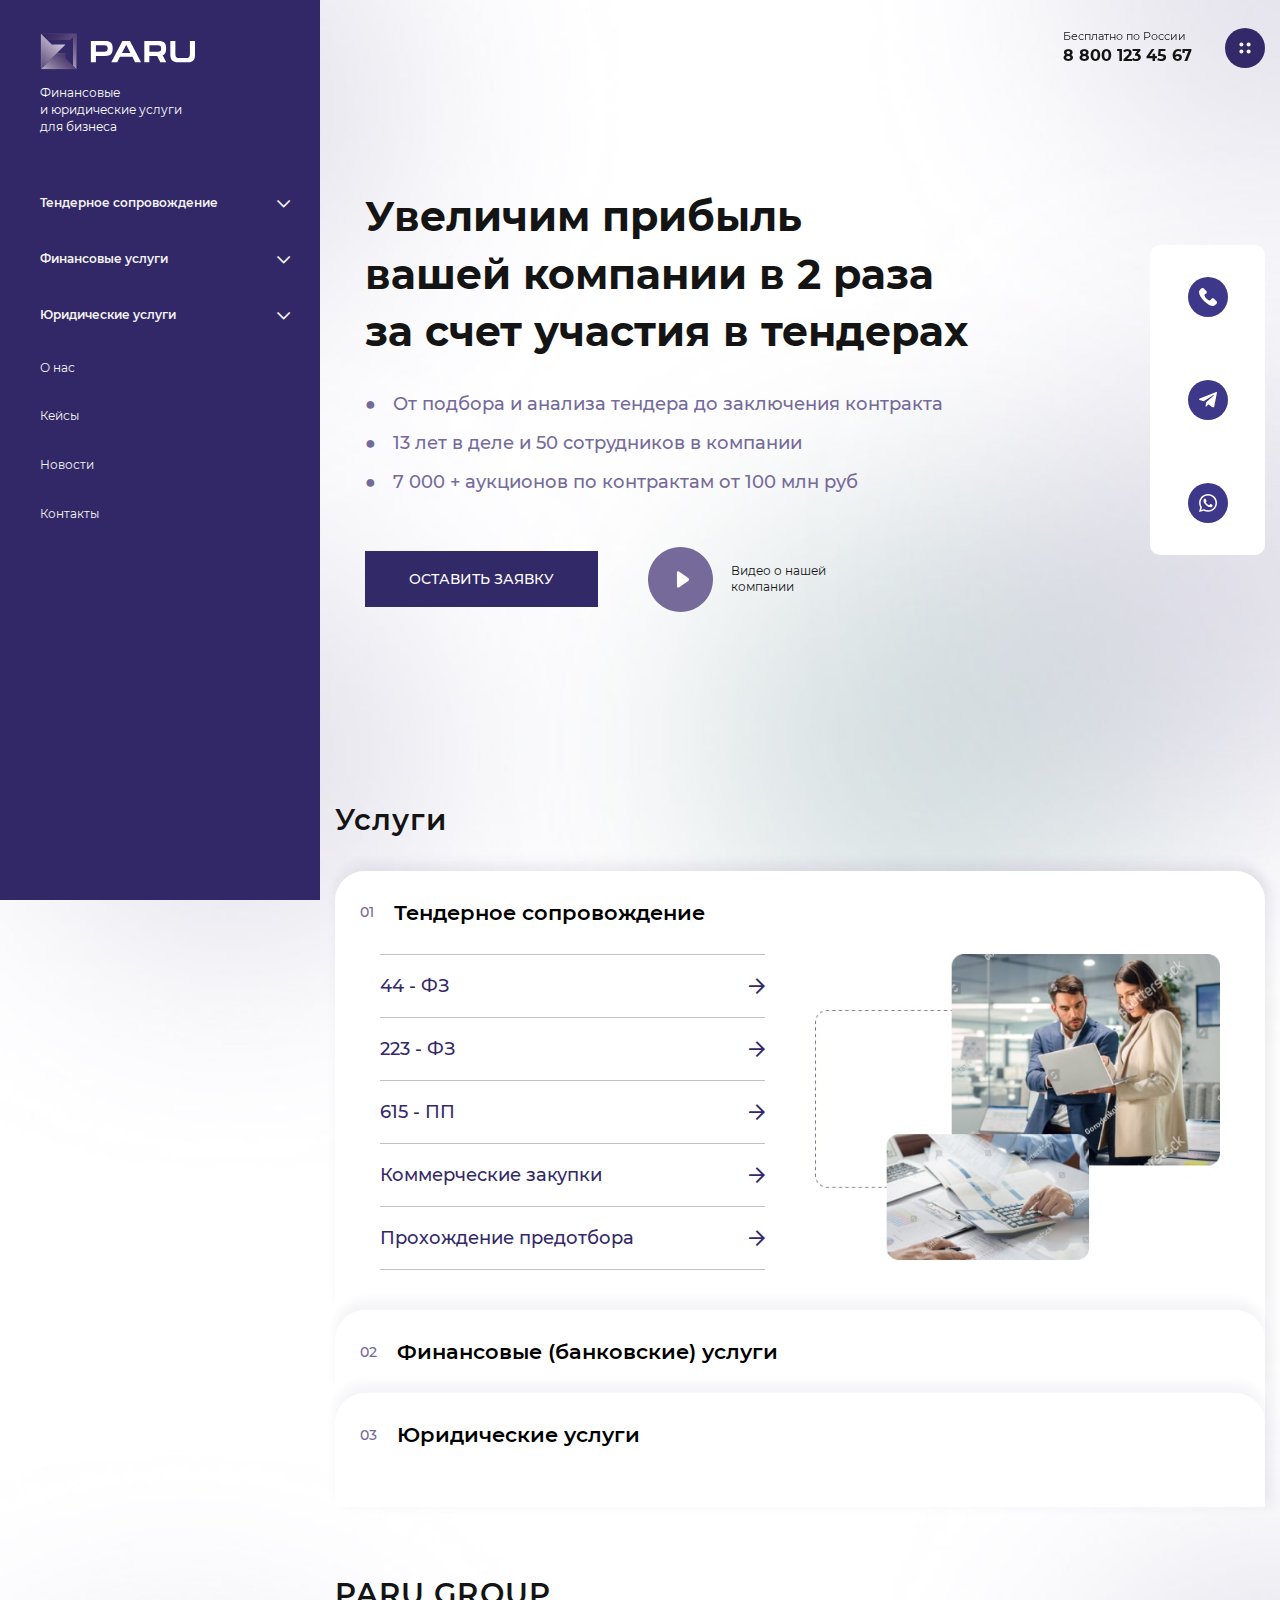
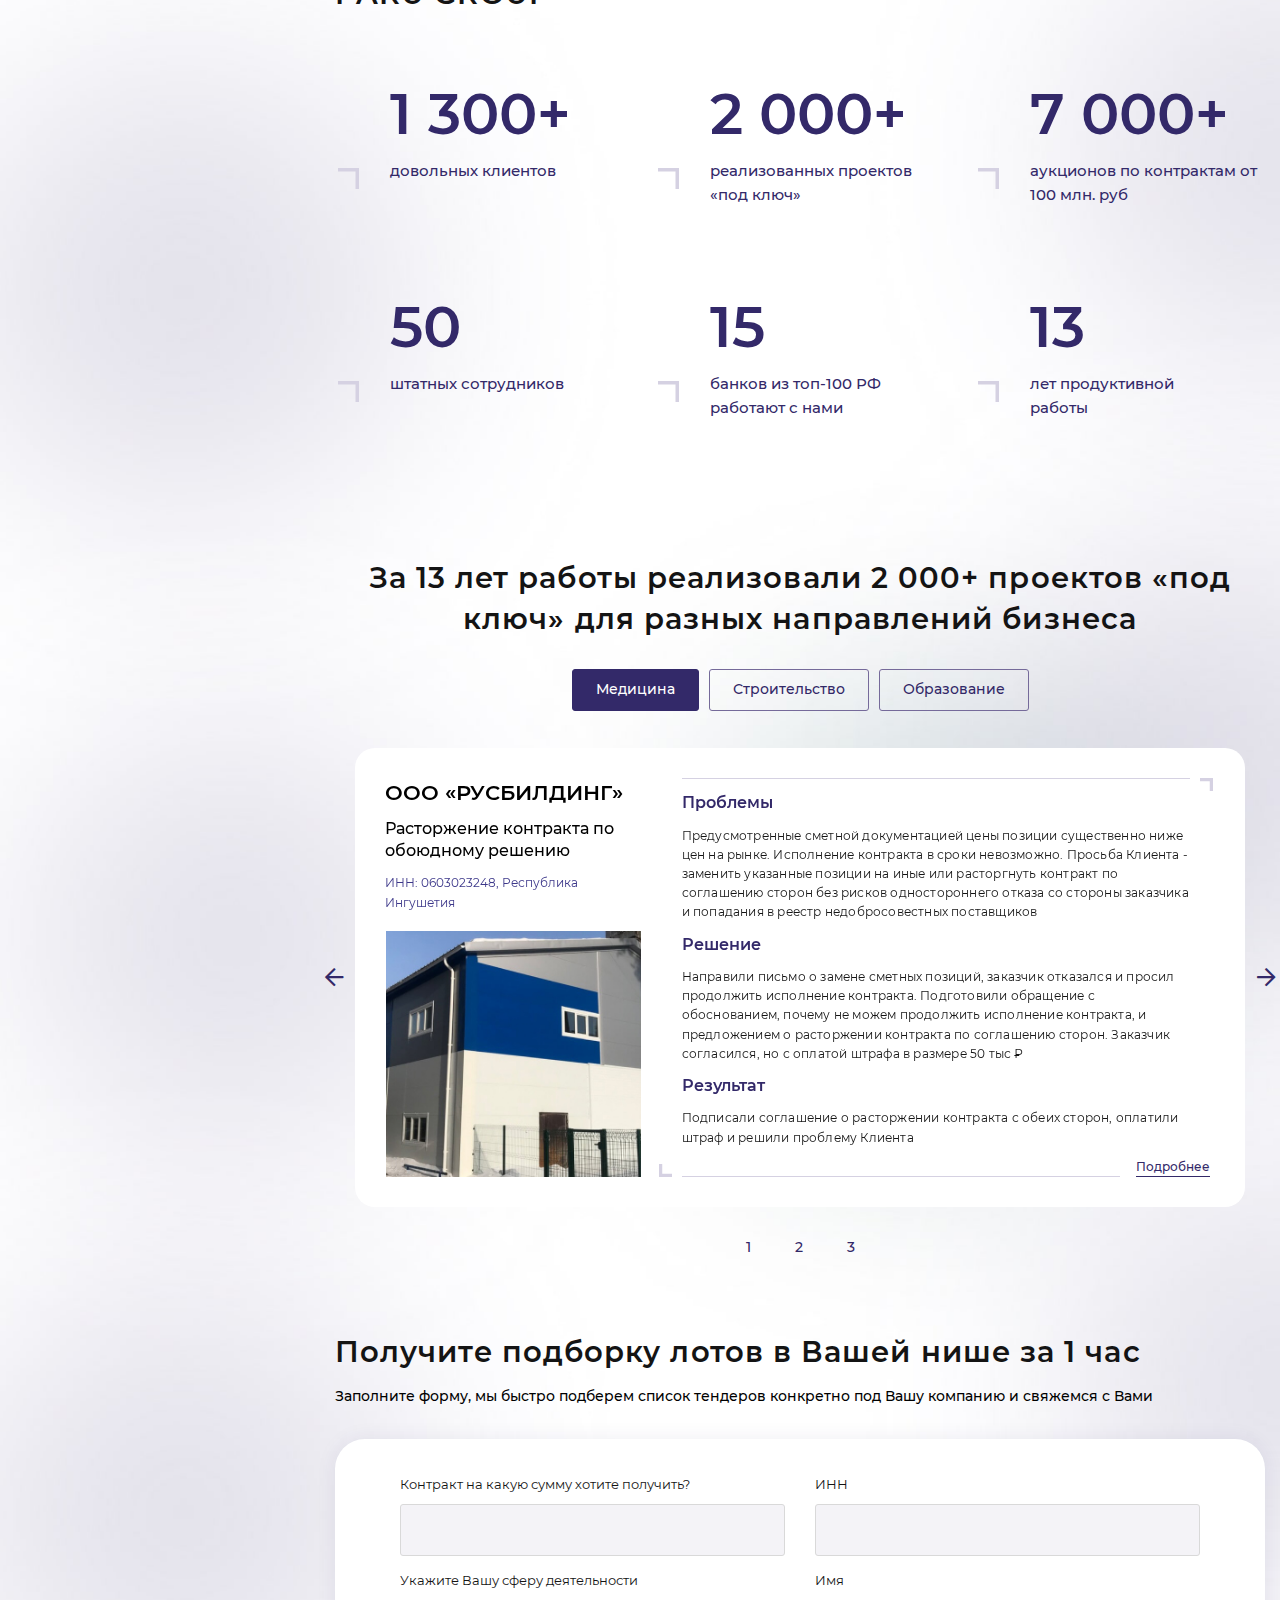
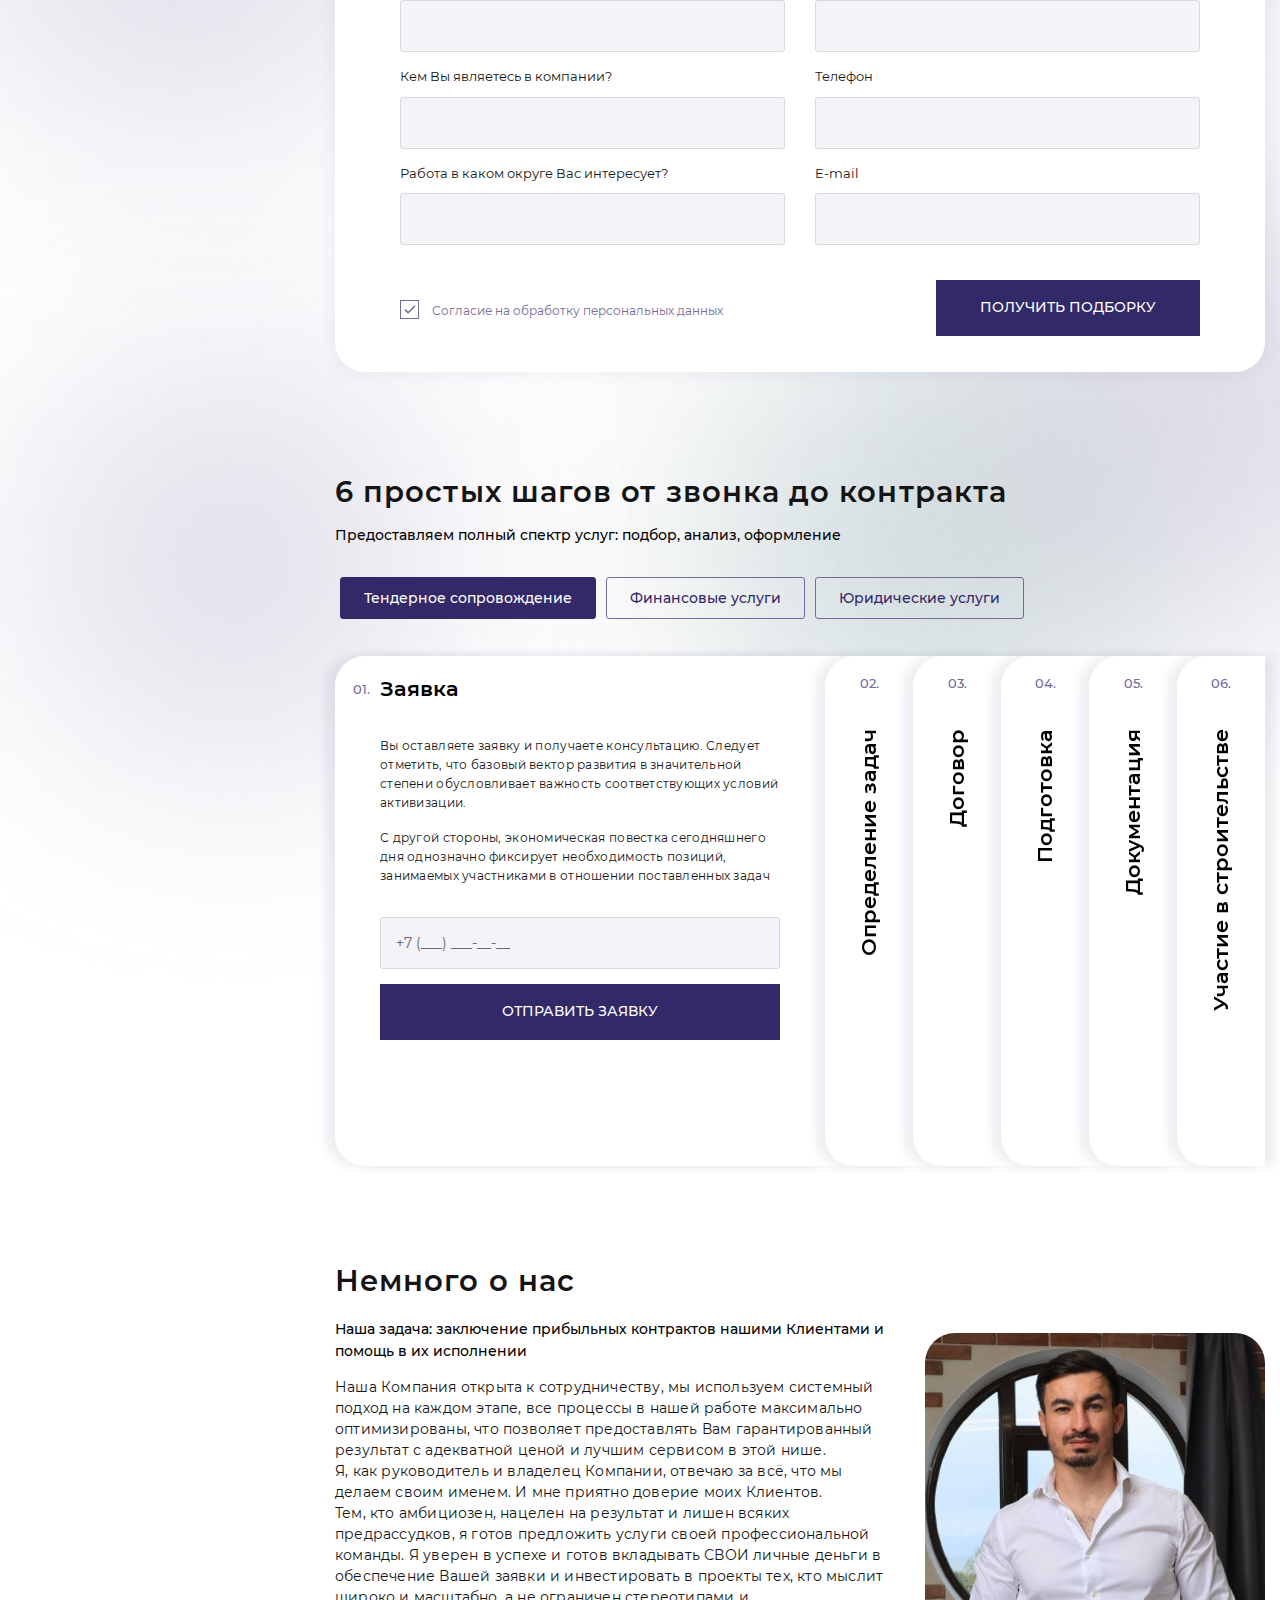
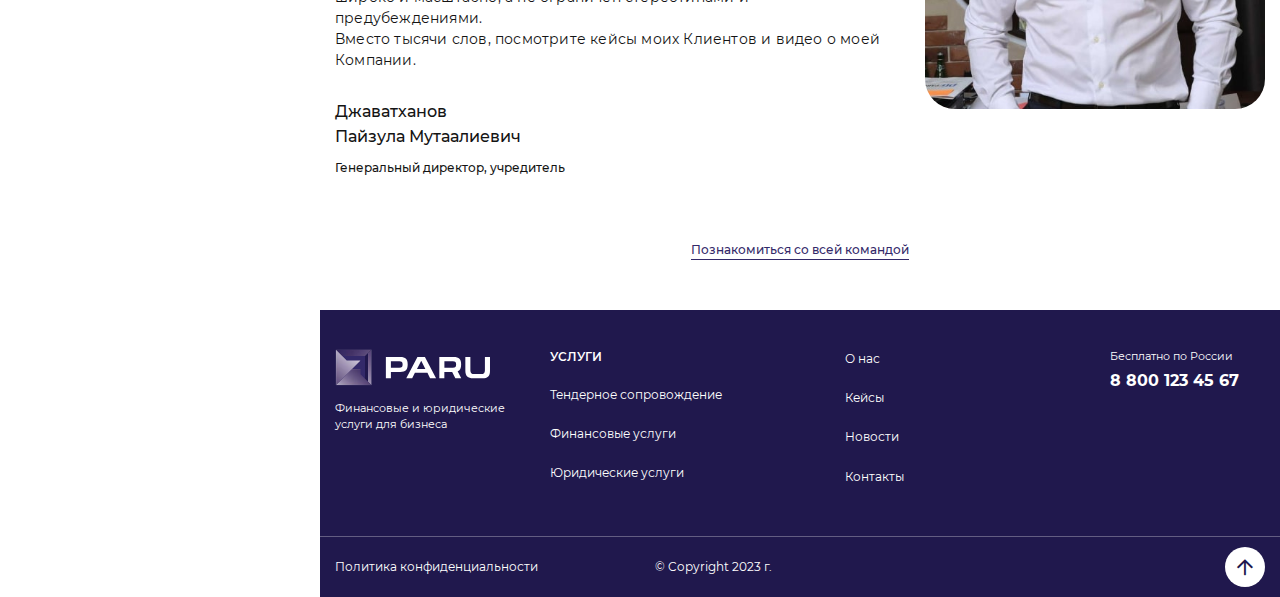
==== index.html @ dd9429ea "Add files via upload" ====
<!DOCTYPE html>
<!--[if lt IE 7]><html lang="ru" class="lt-ie9 lt-ie8 lt-ie7"><![endif]-->
<!--[if IE 7]><html lang="ru" class="lt-ie9 lt-ie8"><![endif]-->
<!--[if IE 8]><html lang="ru" class="lt-ie9"><![endif]-->
<!--[if gt IE 8]><!-->
<html lang="ru">
<!--<![endif]-->
<head>
	<meta charset="utf-8" />
	<title>Заголовок</title>
	<meta http-equiv="X-UA-Compatible" content="IE=edge" />
	<meta name="viewport" content="width=device-width, initial-scale=1.0" />
	<meta name="format-detection" content="telephone=no" />
	<link rel="shortcut icon" href="favicon.png" />
	<link rel="stylesheet" href="libs/bootstrap/bootstrap-grid.css" />
	<link rel="stylesheet" href="libs/fontawesome-free-5.12.0-web/css/all.min.css" />
	<link rel="stylesheet" href="libs/fancybox/jquery.fancybox.css" />
	<link rel="stylesheet" href="libs/modal-video/modal-video.css" />
	<link rel="stylesheet" href="libs/slick-1.5.9/slick/slick.css" />
	<link rel="stylesheet" href="libs/slick-1.5.9/slick/slick-theme.css" />
	<link rel="stylesheet" href="css/fonts.css" />
	<link rel="stylesheet" href="css/main.css?ver=1.1" />
	<link rel="stylesheet" href="css/media.css?ver=1.1" />
</head>
<body>

	<div class="wrapper">

		<div class="sidebar">
			<a href="#" class="logo">
				<img src="img/logo.svg" alt="alt">
			</a>
			<div class="logo-descr">Финансовые <br>и юридические услуги для бизнеса</div>
			<ul class="menu">
				<li class="menu__haschild">
					<a href="#">Тендерное сопровождение</a>
					<ul>
						<li><a href="#">44 - ФЗ</a></li>
						<li><a href="#">223 - ФЗ</a></li>
						<li><a href="#">615 - ПП</a></li>
						<li><a href="#">Коммерческие закупки</a></li>
						<li><a href="#">Прохождение предотбора</a></li>
					</ul>
				</li>
				<li class="menu__haschild">
					<a href="#">Финансовые услуги</a>
					<ul>
						<li><a href="#">44 - ФЗ</a></li>
						<li><a href="#">223 - ФЗ</a></li>
						<li><a href="#">615 - ПП</a></li>
						<li><a href="#">Коммерческие закупки</a></li>
						<li><a href="#">Прохождение предотбора</a></li>
					</ul>
				</li>
				<li class="menu__haschild">
					<a href="#">Юридические услуги</a>
					<ul>
						<li><a href="#">44 - ФЗ</a></li>
						<li><a href="#">223 - ФЗ</a></li>
						<li><a href="#">615 - ПП</a></li>
						<li><a href="#">Коммерческие закупки</a></li>
						<li><a href="#">Прохождение предотбора</a></li>
					</ul>
				</li>
				<li><a href="#">О нас</a></li>
				<li><a href="#">Кейсы</a></li>
				<li><a href="#">Новости</a></li>
				<li><a href="#">Контакты</a></li>
			</ul>
		</div>

		<header class="header default">
			<div class="container">
				<div class="header__wrapper">
					<a href="#" class="btn-menu btn-menu_mobile"></a>
					<div class="header__logo">
						<a href="#" class="logo">
							<img src="img/logo.svg" alt="alt">
						</a>
					</div>
					<ul class="list-socials">
						<li><a href="#"><img src="img/phone.svg" alt="alt"></a></li>
						<li><a href="#"><img src="img/tg.svg" alt="alt"></a></li>
						<li><a href="#"><img src="img/wp.svg" alt="alt"></a></li>
					</ul>
					<div class="header__contacts">
						<p>Бесплатно по России</p>
						<a href="tel:88001234567" class="phone-main">8 800 123 45 67</a>
					</div>
					<a href="#" class="btn-menu btn-menu_catalog"></a>
					<a href="tel:88001234567" class="phone-mobile"><i class="fas fa-phone-alt"></i></a>
				</div>
			</div>
		</header>

		<section class="billbord">
			<div class="container">
				<div class="content-billbord">
					<div class="content-billbord__inner">
						<h1 class="title-big">Увеличим прибыль <br>вашей компании в 2 раза за счет участия в тендерах</h1>
						<ul class="list-page">
							<li>От подбора и анализа тендера до заключения контракта</li>
							<li>13 лет в деле и 50 сотрудников в компании</li>
							<li>7 000 + аукционов по контрактам от 100 млн руб</li>
						</ul>
						<div class="billbord__buttons">
							<a href="#" class="btn-main">Оставить заявку</a>
							<a href="#" class="btn-video" data-video-id="E8d_JvMpoY4">
								<img src="img/play.svg" alt="alt">
								<span>Видео о нашей компании</span>
							</a>
						</div>
					</div>
					<ul class="socials-vertical">
						<li><a href="#"><img src="img/phone.svg" alt="alt"></a></li>
						<li><a href="#"><img src="img/tg.svg" alt="alt"></a></li>
						<li><a href="#"><img src="img/wp.svg" alt="alt"></a></li>
					</ul>
				</div>
			</div>
		</section>

		<section class="services">
			<div class="container">
				<h2 class="title-section">Услуги</h2>
				<div class="block-services">
					<div class="item-service">
						<div class="item-service__head"><span>01</span>Тендерное сопровождение</div>
						<div class="item-service__content">
							<div class="row">
								<div class="col-lg-6">
									<ul class="list-links">
										<li><a href="#">44 - ФЗ <i class="far fa-arrow-right"></i></a></li>
										<li><a href="#">223 - ФЗ <i class="far fa-arrow-right"></i></a></li>
										<li><a href="#">615 - ПП <i class="far fa-arrow-right"></i></a></li>
										<li><a href="#">Коммерческие закупки <i class="far fa-arrow-right"></i></a></li>
										<li><a href="#">Прохождение предотбора <i class="far fa-arrow-right"></i></a></li>
									</ul>
								</div>
								<div class="col-lg-6">
									<div class="image-services">
										<img src="img/services1.jpg" alt="alt">
									</div>
								</div>
							</div>
						</div>
					</div>
					<div class="item-service">
						<div class="item-service__head"><span>02</span>Финансовые (банковские) услуги</div>
						<div class="item-service__content">
							<div class="row">
								<div class="col-lg-6">
									<ul class="list-links">
										<li><a href="#">44 - ФЗ <i class="far fa-arrow-right"></i></a></li>
										<li><a href="#">223 - ФЗ <i class="far fa-arrow-right"></i></a></li>
										<li><a href="#">615 - ПП <i class="far fa-arrow-right"></i></a></li>
										<li><a href="#">Коммерческие закупки <i class="far fa-arrow-right"></i></a></li>
										<li><a href="#">Прохождение предотбора <i class="far fa-arrow-right"></i></a></li>
									</ul>
								</div>
								<div class="col-lg-6">
									<div class="image-services">
										<img src="img/services1.jpg" alt="alt">
									</div>
								</div>
							</div>
						</div>
					</div>
					<div class="item-service">
						<div class="item-service__head"><span>03</span>Юридические услуги</div>
						<div class="item-service__content">
							<div class="row">
								<div class="col-lg-6">
									<ul class="list-links">
										<li><a href="#">44 - ФЗ <i class="far fa-arrow-right"></i></a></li>
										<li><a href="#">223 - ФЗ <i class="far fa-arrow-right"></i></a></li>
										<li><a href="#">615 - ПП <i class="far fa-arrow-right"></i></a></li>
										<li><a href="#">Коммерческие закупки <i class="far fa-arrow-right"></i></a></li>
										<li><a href="#">Прохождение предотбора <i class="far fa-arrow-right"></i></a></li>
									</ul>
								</div>
								<div class="col-lg-6">
									<div class="image-services">
										<img src="img/services1.jpg" alt="alt">
									</div>
								</div>
							</div>
						</div>
					</div>
				</div>
			</div>
		</section>

		<section class="numbers-about">
			<div class="container">
				<h2 class="title-section">PARU GROUP</h2>
				<div class="row">
					<div class="col-lg-4 col-6">
						<div class="item-number">
							<div class="item-number__value">1 300+</div>
							<p>довольных клиентов</p>
						</div>
					</div>
					<div class="col-lg-4 col-6">
						<div class="item-number">
							<div class="item-number__value">2 000+</div>
							<p>реализованных проектов «под ключ»</p>
						</div>
					</div>
					<div class="col-lg-4 col-6">
						<div class="item-number">
							<div class="item-number__value">7 000+</div>
							<p>аукционов по контрактам от 100 млн. руб</p>
						</div>
					</div>
					<div class="col-lg-4 col-6">
						<div class="item-number">
							<div class="item-number__value">50</div>
							<p>штатных сотрудников</p>
						</div>
					</div>
					<div class="col-lg-4 col-6">
						<div class="item-number">
							<div class="item-number__value">15</div>
							<p>банков из топ-100 РФ работают с нами</p>
						</div>
					</div>
					<div class="col-lg-4 col-6">
						<div class="item-number">
							<div class="item-number__value">13</div>
							<p>лет продуктивной <br>работы</p>
						</div>
					</div>
				</div>
			</div>
		</section>

		<section class="portfolio">
			<div class="container">
				<h2 class="title-section">За 13 лет работы реализовали 2 000+ проектов «под ключ» для разных направлений бизнеса</h2>
				<ul class="tabs">
					<li class="active"><a href="#tab1">Медицина</a></li>
					<li><a href="#tab2">Строительство</a></li>
					<li><a href="#tab3">Образование</a></li>
				</ul>
				<div class="tab-container">
					<div class="tab-pane" id="tab1">
						<div class="block-portfolio">
							<ul class="slider-portfolio">
								<li>
									<div class="item-portfolio">
										<div class="row">
											<div class="col-md-4">
												<div class="item-portfolio__left">
													<div class="title-middle">ООО «РУСБИЛДИНГ»</div>
													<div class="title-small">Расторжение контракта по обоюдному решению</div>
													<div class="text-min">ИНН: 0603023248, Республика Ингушетия</div>
													<div class="item-portfolio__image">
														<img src="img/portfolio1.jpg" alt="alt">
													</div>
												</div>
											</div>
											<div class="col-md-8">
												<div class="item-portfolio__content">
													<div class="title-small">Проблемы</div>
													<p>Предусмотренные сметной документацией цены позиции существенно ниже цен на рынке. Исполнение контракта в сроки невозможно. Просьба Клиента - заменить указанные позиции на иные или расторгнуть контракт по соглашению сторон без рисков одностороннего отказа со стороны заказчика и попадания в реестр недобросовестных поставщиков</p>
													<div class="title-small">Решение</div>
													<p>Направили письмо о замене сметных позиций, заказчик отказался и просил продолжить исполнение контракта. Подготовили обращение с обоснованием, почему не можем продолжить исполнение контракта, и предложением о расторжении контракта по соглашению сторон. Заказчик согласился, но с оплатой штрафа в размере 50 тыс ₽</p>
													<div class="title-small">Результат</div>
													<p>Подписали соглашение о расторжении контракта с обеих сторон, оплатили штраф и решили проблему Клиента</p>
													<div class="item-portfolio__bottom">
														<a href="#" class="link-page">Подробнее</a>
													</div>
												</div>
											</div>
										</div>
									</div>
								</li>
								<li>
									<div class="item-portfolio">
										<div class="row">
											<div class="col-md-4">
												<div class="item-portfolio__left">
													<div class="title-middle">ООО «РУСБИЛДИНГ»</div>
													<div class="title-small">Расторжение контракта по обоюдному решению</div>
													<div class="text-min">ИНН: 0603023248, Республика Ингушетия</div>
													<div class="item-portfolio__image">
														<img src="img/portfolio1.jpg" alt="alt">
													</div>
												</div>
											</div>
											<div class="col-md-8">
												<div class="item-portfolio__content">
													<div class="title-small">Проблемы</div>
													<p>Предусмотренные сметной документацией цены позиции существенно ниже цен на рынке. Исполнение контракта в сроки невозможно. Просьба Клиента - заменить указанные позиции на иные или расторгнуть контракт по соглашению сторон без рисков одностороннего отказа со стороны заказчика и попадания в реестр недобросовестных поставщиков</p>
													<div class="title-small">Решение</div>
													<p>Направили письмо о замене сметных позиций, заказчик отказался и просил продолжить исполнение контракта. Подготовили обращение с обоснованием, почему не можем продолжить исполнение контракта, и предложением о расторжении контракта по соглашению сторон. Заказчик согласился, но с оплатой штрафа в размере 50 тыс ₽</p>
													<div class="title-small">Результат</div>
													<p>Подписали соглашение о расторжении контракта с обеих сторон, оплатили штраф и решили проблему Клиента</p>
													<div class="item-portfolio__bottom">
														<a href="#" class="link-page">Подробнее</a>
													</div>
												</div>
											</div>
										</div>
									</div>
								</li>
								<li>
									<div class="item-portfolio">
										<div class="row">
											<div class="col-md-4">
												<div class="item-portfolio__left">
													<div class="title-middle">ООО «РУСБИЛДИНГ»</div>
													<div class="title-small">Расторжение контракта по обоюдному решению</div>
													<div class="text-min">ИНН: 0603023248, Республика Ингушетия</div>
													<div class="item-portfolio__image">
														<img src="img/portfolio1.jpg" alt="alt">
													</div>
												</div>
											</div>
											<div class="col-md-8">
												<div class="item-portfolio__content">
													<div class="title-small">Проблемы</div>
													<p>Предусмотренные сметной документацией цены позиции существенно ниже цен на рынке. Исполнение контракта в сроки невозможно. Просьба Клиента - заменить указанные позиции на иные или расторгнуть контракт по соглашению сторон без рисков одностороннего отказа со стороны заказчика и попадания в реестр недобросовестных поставщиков</p>
													<div class="title-small">Решение</div>
													<p>Направили письмо о замене сметных позиций, заказчик отказался и просил продолжить исполнение контракта. Подготовили обращение с обоснованием, почему не можем продолжить исполнение контракта, и предложением о расторжении контракта по соглашению сторон. Заказчик согласился, но с оплатой штрафа в размере 50 тыс ₽</p>
													<div class="title-small">Результат</div>
													<p>Подписали соглашение о расторжении контракта с обеих сторон, оплатили штраф и решили проблему Клиента</p>
													<div class="item-portfolio__bottom">
														<a href="#" class="link-page">Подробнее</a>
													</div>
												</div>
											</div>
										</div>
									</div>
								</li>
							</ul>
						</div>
					</div>
					<div class="tab-pane" id="tab2">
						<div class="block-portfolio">
							<ul class="slider-portfolio">
								<li>
									<div class="item-portfolio">
										<div class="row">
											<div class="col-md-4">
												<div class="item-portfolio__left">
													<div class="title-middle">ООО «РУСБИЛДИНГ»</div>
													<div class="title-small">Расторжение контракта по обоюдному решению</div>
													<div class="text-min">ИНН: 0603023248, Республика Ингушетия</div>
													<div class="item-portfolio__image">
														<img src="img/portfolio1.jpg" alt="alt">
													</div>
												</div>
											</div>
											<div class="col-md-8">
												<div class="item-portfolio__content">
													<div class="title-small">Проблемы</div>
													<p>Предусмотренные сметной документацией цены позиции существенно ниже цен на рынке. Исполнение контракта в сроки невозможно. Просьба Клиента - заменить указанные позиции на иные или расторгнуть контракт по соглашению сторон без рисков одностороннего отказа со стороны заказчика и попадания в реестр недобросовестных поставщиков</p>
													<div class="title-small">Решение</div>
													<p>Направили письмо о замене сметных позиций, заказчик отказался и просил продолжить исполнение контракта. Подготовили обращение с обоснованием, почему не можем продолжить исполнение контракта, и предложением о расторжении контракта по соглашению сторон. Заказчик согласился, но с оплатой штрафа в размере 50 тыс ₽</p>
													<div class="title-small">Результат</div>
													<p>Подписали соглашение о расторжении контракта с обеих сторон, оплатили штраф и решили проблему Клиента</p>
													<div class="item-portfolio__bottom">
														<a href="#" class="link-page">Подробнее</a>
													</div>
												</div>
											</div>
										</div>
									</div>
								</li>
								<li>
									<div class="item-portfolio">
										<div class="row">
											<div class="col-md-4">
												<div class="item-portfolio__left">
													<div class="title-middle">ООО «РУСБИЛДИНГ»</div>
													<div class="title-small">Расторжение контракта по обоюдному решению</div>
													<div class="text-min">ИНН: 0603023248, Республика Ингушетия</div>
													<div class="item-portfolio__image">
														<img src="img/portfolio1.jpg" alt="alt">
													</div>
												</div>
											</div>
											<div class="col-md-8">
												<div class="item-portfolio__content">
													<div class="title-small">Проблемы</div>
													<p>Предусмотренные сметной документацией цены позиции существенно ниже цен на рынке. Исполнение контракта в сроки невозможно. Просьба Клиента - заменить указанные позиции на иные или расторгнуть контракт по соглашению сторон без рисков одностороннего отказа со стороны заказчика и попадания в реестр недобросовестных поставщиков</p>
													<div class="title-small">Решение</div>
													<p>Направили письмо о замене сметных позиций, заказчик отказался и просил продолжить исполнение контракта. Подготовили обращение с обоснованием, почему не можем продолжить исполнение контракта, и предложением о расторжении контракта по соглашению сторон. Заказчик согласился, но с оплатой штрафа в размере 50 тыс ₽</p>
													<div class="title-small">Результат</div>
													<p>Подписали соглашение о расторжении контракта с обеих сторон, оплатили штраф и решили проблему Клиента</p>
													<div class="item-portfolio__bottom">
														<a href="#" class="link-page">Подробнее</a>
													</div>
												</div>
											</div>
										</div>
									</div>
								</li>
								<li>
									<div class="item-portfolio">
										<div class="row">
											<div class="col-md-4">
												<div class="item-portfolio__left">
													<div class="title-middle">ООО «РУСБИЛДИНГ»</div>
													<div class="title-small">Расторжение контракта по обоюдному решению</div>
													<div class="text-min">ИНН: 0603023248, Республика Ингушетия</div>
													<div class="item-portfolio__image">
														<img src="img/portfolio1.jpg" alt="alt">
													</div>
												</div>
											</div>
											<div class="col-md-8">
												<div class="item-portfolio__content">
													<div class="title-small">Проблемы</div>
													<p>Предусмотренные сметной документацией цены позиции существенно ниже цен на рынке. Исполнение контракта в сроки невозможно. Просьба Клиента - заменить указанные позиции на иные или расторгнуть контракт по соглашению сторон без рисков одностороннего отказа со стороны заказчика и попадания в реестр недобросовестных поставщиков</p>
													<div class="title-small">Решение</div>
													<p>Направили письмо о замене сметных позиций, заказчик отказался и просил продолжить исполнение контракта. Подготовили обращение с обоснованием, почему не можем продолжить исполнение контракта, и предложением о расторжении контракта по соглашению сторон. Заказчик согласился, но с оплатой штрафа в размере 50 тыс ₽</p>
													<div class="title-small">Результат</div>
													<p>Подписали соглашение о расторжении контракта с обеих сторон, оплатили штраф и решили проблему Клиента</p>
													<div class="item-portfolio__bottom">
														<a href="#" class="link-page">Подробнее</a>
													</div>
												</div>
											</div>
										</div>
									</div>
								</li>
							</ul>
						</div>
					</div>
					<div class="tab-pane" id="tab3">
						<div class="block-portfolio">
							<ul class="slider-portfolio">
								<li>
									<div class="item-portfolio">
										<div class="row">
											<div class="col-md-4">
												<div class="item-portfolio__left">
													<div class="title-middle">ООО «РУСБИЛДИНГ»</div>
													<div class="title-small">Расторжение контракта по обоюдному решению</div>
													<div class="text-min">ИНН: 0603023248, Республика Ингушетия</div>
													<div class="item-portfolio__image">
														<img src="img/portfolio1.jpg" alt="alt">
													</div>
												</div>
											</div>
											<div class="col-md-8">
												<div class="item-portfolio__content">
													<div class="title-small">Проблемы</div>
													<p>Предусмотренные сметной документацией цены позиции существенно ниже цен на рынке. Исполнение контракта в сроки невозможно. Просьба Клиента - заменить указанные позиции на иные или расторгнуть контракт по соглашению сторон без рисков одностороннего отказа со стороны заказчика и попадания в реестр недобросовестных поставщиков</p>
													<div class="title-small">Решение</div>
													<p>Направили письмо о замене сметных позиций, заказчик отказался и просил продолжить исполнение контракта. Подготовили обращение с обоснованием, почему не можем продолжить исполнение контракта, и предложением о расторжении контракта по соглашению сторон. Заказчик согласился, но с оплатой штрафа в размере 50 тыс ₽</p>
													<div class="title-small">Результат</div>
													<p>Подписали соглашение о расторжении контракта с обеих сторон, оплатили штраф и решили проблему Клиента</p>
													<div class="item-portfolio__bottom">
														<a href="#" class="link-page">Подробнее</a>
													</div>
												</div>
											</div>
										</div>
									</div>
								</li>
								<li>
									<div class="item-portfolio">
										<div class="row">
											<div class="col-md-4">
												<div class="item-portfolio__left">
													<div class="title-middle">ООО «РУСБИЛДИНГ»</div>
													<div class="title-small">Расторжение контракта по обоюдному решению</div>
													<div class="text-min">ИНН: 0603023248, Республика Ингушетия</div>
													<div class="item-portfolio__image">
														<img src="img/portfolio1.jpg" alt="alt">
													</div>
												</div>
											</div>
											<div class="col-md-8">
												<div class="item-portfolio__content">
													<div class="title-small">Проблемы</div>
													<p>Предусмотренные сметной документацией цены позиции существенно ниже цен на рынке. Исполнение контракта в сроки невозможно. Просьба Клиента - заменить указанные позиции на иные или расторгнуть контракт по соглашению сторон без рисков одностороннего отказа со стороны заказчика и попадания в реестр недобросовестных поставщиков</p>
													<div class="title-small">Решение</div>
													<p>Направили письмо о замене сметных позиций, заказчик отказался и просил продолжить исполнение контракта. Подготовили обращение с обоснованием, почему не можем продолжить исполнение контракта, и предложением о расторжении контракта по соглашению сторон. Заказчик согласился, но с оплатой штрафа в размере 50 тыс ₽</p>
													<div class="title-small">Результат</div>
													<p>Подписали соглашение о расторжении контракта с обеих сторон, оплатили штраф и решили проблему Клиента</p>
													<div class="item-portfolio__bottom">
														<a href="#" class="link-page">Подробнее</a>
													</div>
												</div>
											</div>
										</div>
									</div>
								</li>
								<li>
									<div class="item-portfolio">
										<div class="row">
											<div class="col-md-4">
												<div class="item-portfolio__left">
													<div class="title-middle">ООО «РУСБИЛДИНГ»</div>
													<div class="title-small">Расторжение контракта по обоюдному решению</div>
													<div class="text-min">ИНН: 0603023248, Республика Ингушетия</div>
													<div class="item-portfolio__image">
														<img src="img/portfolio1.jpg" alt="alt">
													</div>
												</div>
											</div>
											<div class="col-md-8">
												<div class="item-portfolio__content">
													<div class="title-small">Проблемы</div>
													<p>Предусмотренные сметной документацией цены позиции существенно ниже цен на рынке. Исполнение контракта в сроки невозможно. Просьба Клиента - заменить указанные позиции на иные или расторгнуть контракт по соглашению сторон без рисков одностороннего отказа со стороны заказчика и попадания в реестр недобросовестных поставщиков</p>
													<div class="title-small">Решение</div>
													<p>Направили письмо о замене сметных позиций, заказчик отказался и просил продолжить исполнение контракта. Подготовили обращение с обоснованием, почему не можем продолжить исполнение контракта, и предложением о расторжении контракта по соглашению сторон. Заказчик согласился, но с оплатой штрафа в размере 50 тыс ₽</p>
													<div class="title-small">Результат</div>
													<p>Подписали соглашение о расторжении контракта с обеих сторон, оплатили штраф и решили проблему Клиента</p>
													<div class="item-portfolio__bottom">
														<a href="#" class="link-page">Подробнее</a>
													</div>
												</div>
											</div>
										</div>
									</div>
								</li>
							</ul>
						</div>
					</div>
				</div>
			</div>
		</section>

		<section class="consultation">
			<div class="container">
				<h2 class="title-section">Получите подборку лотов в Вашей нише за 1 час</h2>
				<div class="descr-section">Заполните форму, мы быстро подберем список тендеров конкретно под Вашу компанию и свяжемся с Вами</div>
				<div class="form-main">
					<form>
						<div class="row">
							<div class="col-md-6">
								<div class="item-form">
									<div class="item-form__title">Контракт на какую сумму хотите получить?</div>
									<input type="text" required="required">
								</div>
								<div class="item-form">
									<div class="item-form__title">Укажите Вашу сферу деятельности</div>
									<input type="text" required="required">
								</div>
								<div class="item-form">
									<div class="item-form__title">Кем Вы являетесь в компании?</div>
									<input type="text" required="required">
								</div>
								<div class="item-form">
									<div class="item-form__title">Работа в каком округе Вас интересует?</div>
									<input type="text" required="required">
								</div>
							</div>
							<div class="col-md-6">
								<div class="item-form">
									<div class="item-form__title">ИНН</div>
									<input type="text" required="required">
								</div>
								<div class="item-form">
									<div class="item-form__title">Имя</div>
									<input type="text" required="required">
								</div>
								<div class="item-form">
									<div class="item-form__title">Телефон</div>
									<input type="text" required="required" class="input-phone">
								</div>
								<div class="item-form">
									<div class="item-form__title">E-mail</div>
									<input type="email" required="required">
								</div>
							</div>
						</div>
						<div class="form-main__bottom">
							<div class="checkbox">
								<label>
									<input type="checkbox" required="required" checked="checked" />
									<span>Согласие на обработку персональных данных</span>
								</label>
							</div>
							<input type="submit" class="btn-main" value="Получить подборку">
						</div>
					</form>
				</div>
			</div>
		</section>

		<section class="steps">
			<div class="container">
				<h2 class="title-section">6 простых шагов от звонка до контракта</h2>
				<div class="descr-section">Предоставляем полный спектр услуг: подбор, анализ, оформление</div>
				<ul class="tabs">
					<li class="active"><a href="#tab_step1">Тендерное сопровождение</a></li>
					<li><a href="#tab_step2">Финансовые услуги</a></li>
					<li><a href="#tab_step3">Юридические услуги</a></li>
				</ul>
				<div class="tab-container">
					<div class="tab-pane" id="tab_step1">
						<div class="slider-accordion">
                            <div class="item-accordion active">
								<div class="item-accordion__head">
									<div class="number-accordion">01.</div>
									<div class="item-accordion__title">Заявка</div>
								</div>
								<div class="item-accordion__content">
									<div class="item-accordion__inner">
										<div class="item-accordion__top">
											<div class="number-accordion">01.</div>
											<div class="item-accordion__title">Заявка</div>
										</div>
										<div class="item-accordion__text">
											<p>Вы оставляете заявку и получаете консультацию. Следует отметить, что базовый вектор развития в значительной степени обусловливает важность соответствующих условий активизации. </p>
											<p>С другой стороны, экономическая повестка сегодняшнего дня однозначно фиксирует необходимость позиций, занимаемых участниками в отношении поставленных задач</p>
											<form>
												<div class="item-form">
													<input type="text" placeholder="+7 (___) ___-__-__" class="input-phone">
												</div>
												<input type="submit" value="Отправить заявку" class="btn-main">
											</form>
										</div>
									</div>
								</div>
							</div>
							<div class="item-accordion">
								<div class="item-accordion__head">
									<div class="number-accordion">02.</div>
									<div class="item-accordion__title">Определение задач</div>
								</div>
								<div class="item-accordion__content">
									<div class="item-accordion__inner">
										<div class="item-accordion__top">
											<div class="number-accordion">02.</div>
											<div class="item-accordion__title">Определение задач</div>
										</div>
										<div class="item-accordion__text">
											<p>Вы оставляете заявку и получаете консультацию. Следует отметить, что базовый вектор развития в значительной степени обусловливает важность соответствующих условий активизации. </p>
											<p>С другой стороны, экономическая повестка сегодняшнего дня однозначно фиксирует необходимость позиций, занимаемых участниками в отношении поставленных задач</p>
										</div>
									</div>
								</div>
							</div>
							<div class="item-accordion">
								<div class="item-accordion__head">
									<div class="number-accordion">03.</div>
									<div class="item-accordion__title">Договор</div>
								</div>
								<div class="item-accordion__content">
									<div class="item-accordion__inner">
										<div class="item-accordion__top">
											<div class="number-accordion">03.</div>
											<div class="item-accordion__title">Договор</div>
										</div>
										<div class="item-accordion__text">
											<p>Вы оставляете заявку и получаете консультацию. Следует отметить, что базовый вектор развития в значительной степени обусловливает важность соответствующих условий активизации. </p>
											<p>С другой стороны, экономическая повестка сегодняшнего дня однозначно фиксирует необходимость позиций, занимаемых участниками в отношении поставленных задач</p>
										</div>
									</div>
								</div>
							</div>
							<div class="item-accordion">
								<div class="item-accordion__head">
									<div class="number-accordion">04.</div>
									<div class="item-accordion__title">Подготовка</div>
								</div>
								<div class="item-accordion__content">
									<div class="item-accordion__inner">
										<div class="item-accordion__top">
											<div class="number-accordion">04.</div>
											<div class="item-accordion__title">Подготовка</div>
										</div>
										<div class="item-accordion__text">
											<p>Вы оставляете заявку и получаете консультацию. Следует отметить, что базовый вектор развития в значительной степени обусловливает важность соответствующих условий активизации. </p>
											<p>С другой стороны, экономическая повестка сегодняшнего дня однозначно фиксирует необходимость позиций, занимаемых участниками в отношении поставленных задач</p>
										</div>
									</div>
								</div>
							</div>
							<div class="item-accordion">
								<div class="item-accordion__head">
									<div class="number-accordion">05.</div>
									<div class="item-accordion__title">Документация</div>
								</div>
								<div class="item-accordion__content">
									<div class="item-accordion__inner">
										<div class="item-accordion__top">
											<div class="number-accordion">05.</div>
											<div class="item-accordion__title">Документация</div>
										</div>
										<div class="item-accordion__text">
											<p>Вы оставляете заявку и получаете консультацию. Следует отметить, что базовый вектор развития в значительной степени обусловливает важность соответствующих условий активизации. </p>
											<p>С другой стороны, экономическая повестка сегодняшнего дня однозначно фиксирует необходимость позиций, занимаемых участниками в отношении поставленных задач</p>
										</div>
									</div>
								</div>
							</div>
							<div class="item-accordion">
								<div class="item-accordion__head">
									<div class="number-accordion">06.</div>
									<div class="item-accordion__title">Участие в строительстве</div>
								</div>
								<div class="item-accordion__content">
									<div class="item-accordion__inner">
										<div class="item-accordion__top">
											<div class="number-accordion">06.</div>
											<div class="item-accordion__title">Участие в строительстве</div>
										</div>
										<div class="item-accordion__text">
											<p>Вы оставляете заявку и получаете консультацию. Следует отметить, что базовый вектор развития в значительной степени обусловливает важность соответствующих условий активизации. </p>
											<p>С другой стороны, экономическая повестка сегодняшнего дня однозначно фиксирует необходимость позиций, занимаемых участниками в отношении поставленных задач</p>
										</div>
									</div>
								</div>
							</div>
						</div>
					</div>
					<div class="tab-pane" id="tab_step2">
						<div class="slider-accordion">
                            <div class="item-accordion active">
								<div class="item-accordion__head">
									<div class="number-accordion">01.</div>
									<div class="item-accordion__title">Заявка</div>
								</div>
								<div class="item-accordion__content">
									<div class="item-accordion__inner">
										<div class="item-accordion__top">
											<div class="number-accordion">01.</div>
											<div class="item-accordion__title">Заявка</div>
										</div>
										<div class="item-accordion__text">
											<p>Вы оставляете заявку и получаете консультацию. Следует отметить, что базовый вектор развития в значительной степени обусловливает важность соответствующих условий активизации. </p>
											<p>С другой стороны, экономическая повестка сегодняшнего дня однозначно фиксирует необходимость позиций, занимаемых участниками в отношении поставленных задач</p>
											<form>
												<div class="item-form">
													<input type="text" placeholder="+7 (___) ___-__-__" class="input-phone">
												</div>
												<input type="submit" value="Отправить заявку" class="btn-main">
											</form>
										</div>
									</div>
								</div>
							</div>
							<div class="item-accordion">
								<div class="item-accordion__head">
									<div class="number-accordion">02.</div>
									<div class="item-accordion__title">Определение задач</div>
								</div>
								<div class="item-accordion__content">
									<div class="item-accordion__inner">
										<div class="item-accordion__top">
											<div class="number-accordion">02.</div>
											<div class="item-accordion__title">Определение задач</div>
										</div>
										<div class="item-accordion__text">
											<p>Вы оставляете заявку и получаете консультацию. Следует отметить, что базовый вектор развития в значительной степени обусловливает важность соответствующих условий активизации. </p>
											<p>С другой стороны, экономическая повестка сегодняшнего дня однозначно фиксирует необходимость позиций, занимаемых участниками в отношении поставленных задач</p>
										</div>
									</div>
								</div>
							</div>
							<div class="item-accordion">
								<div class="item-accordion__head">
									<div class="number-accordion">03.</div>
									<div class="item-accordion__title">Договор</div>
								</div>
								<div class="item-accordion__content">
									<div class="item-accordion__inner">
										<div class="item-accordion__top">
											<div class="number-accordion">03.</div>
											<div class="item-accordion__title">Договор</div>
										</div>
										<div class="item-accordion__text">
											<p>Вы оставляете заявку и получаете консультацию. Следует отметить, что базовый вектор развития в значительной степени обусловливает важность соответствующих условий активизации. </p>
											<p>С другой стороны, экономическая повестка сегодняшнего дня однозначно фиксирует необходимость позиций, занимаемых участниками в отношении поставленных задач</p>
										</div>
									</div>
								</div>
							</div>
							<div class="item-accordion">
								<div class="item-accordion__head">
									<div class="number-accordion">04.</div>
									<div class="item-accordion__title">Подготовка</div>
								</div>
								<div class="item-accordion__content">
									<div class="item-accordion__inner">
										<div class="item-accordion__top">
											<div class="number-accordion">04.</div>
											<div class="item-accordion__title">Подготовка</div>
										</div>
										<div class="item-accordion__text">
											<p>Вы оставляете заявку и получаете консультацию. Следует отметить, что базовый вектор развития в значительной степени обусловливает важность соответствующих условий активизации. </p>
											<p>С другой стороны, экономическая повестка сегодняшнего дня однозначно фиксирует необходимость позиций, занимаемых участниками в отношении поставленных задач</p>
										</div>
									</div>
								</div>
							</div>
							<div class="item-accordion">
								<div class="item-accordion__head">
									<div class="number-accordion">05.</div>
									<div class="item-accordion__title">Документация</div>
								</div>
								<div class="item-accordion__content">
									<div class="item-accordion__inner">
										<div class="item-accordion__top">
											<div class="number-accordion">05.</div>
											<div class="item-accordion__title">Документация</div>
										</div>
										<div class="item-accordion__text">
											<p>Вы оставляете заявку и получаете консультацию. Следует отметить, что базовый вектор развития в значительной степени обусловливает важность соответствующих условий активизации. </p>
											<p>С другой стороны, экономическая повестка сегодняшнего дня однозначно фиксирует необходимость позиций, занимаемых участниками в отношении поставленных задач</p>
										</div>
									</div>
								</div>
							</div>
							<div class="item-accordion">
								<div class="item-accordion__head">
									<div class="number-accordion">06.</div>
									<div class="item-accordion__title">Участие в строительстве</div>
								</div>
								<div class="item-accordion__content">
									<div class="item-accordion__inner">
										<div class="item-accordion__top">
											<div class="number-accordion">06.</div>
											<div class="item-accordion__title">Участие в строительстве</div>
										</div>
										<div class="item-accordion__text">
											<p>Вы оставляете заявку и получаете консультацию. Следует отметить, что базовый вектор развития в значительной степени обусловливает важность соответствующих условий активизации. </p>
											<p>С другой стороны, экономическая повестка сегодняшнего дня однозначно фиксирует необходимость позиций, занимаемых участниками в отношении поставленных задач</p>
										</div>
									</div>
								</div>
							</div>
						</div>
					</div>
					<div class="tab-pane" id="tab_step3">
						<div class="slider-accordion">
                            <div class="item-accordion active">
								<div class="item-accordion__head">
									<div class="number-accordion">01.</div>
									<div class="item-accordion__title">Заявка</div>
								</div>
								<div class="item-accordion__content">
									<div class="item-accordion__inner">
										<div class="item-accordion__top">
											<div class="number-accordion">01.</div>
											<div class="item-accordion__title">Заявка</div>
										</div>
										<div class="item-accordion__text">
											<p>Вы оставляете заявку и получаете консультацию. Следует отметить, что базовый вектор развития в значительной степени обусловливает важность соответствующих условий активизации. </p>
											<p>С другой стороны, экономическая повестка сегодняшнего дня однозначно фиксирует необходимость позиций, занимаемых участниками в отношении поставленных задач</p>
											<form>
												<div class="item-form">
													<input type="text" placeholder="+7 (___) ___-__-__" class="input-phone">
												</div>
												<input type="submit" value="Отправить заявку" class="btn-main">
											</form>
										</div>
									</div>
								</div>
							</div>
							<div class="item-accordion">
								<div class="item-accordion__head">
									<div class="number-accordion">02.</div>
									<div class="item-accordion__title">Определение задач</div>
								</div>
								<div class="item-accordion__content">
									<div class="item-accordion__inner">
										<div class="item-accordion__top">
											<div class="number-accordion">02.</div>
											<div class="item-accordion__title">Определение задач</div>
										</div>
										<div class="item-accordion__text">
											<p>Вы оставляете заявку и получаете консультацию. Следует отметить, что базовый вектор развития в значительной степени обусловливает важность соответствующих условий активизации. </p>
											<p>С другой стороны, экономическая повестка сегодняшнего дня однозначно фиксирует необходимость позиций, занимаемых участниками в отношении поставленных задач</p>
										</div>
									</div>
								</div>
							</div>
							<div class="item-accordion">
								<div class="item-accordion__head">
									<div class="number-accordion">03.</div>
									<div class="item-accordion__title">Договор</div>
								</div>
								<div class="item-accordion__content">
									<div class="item-accordion__inner">
										<div class="item-accordion__top">
											<div class="number-accordion">03.</div>
											<div class="item-accordion__title">Договор</div>
										</div>
										<div class="item-accordion__text">
											<p>Вы оставляете заявку и получаете консультацию. Следует отметить, что базовый вектор развития в значительной степени обусловливает важность соответствующих условий активизации. </p>
											<p>С другой стороны, экономическая повестка сегодняшнего дня однозначно фиксирует необходимость позиций, занимаемых участниками в отношении поставленных задач</p>
										</div>
									</div>
								</div>
							</div>
							<div class="item-accordion">
								<div class="item-accordion__head">
									<div class="number-accordion">04.</div>
									<div class="item-accordion__title">Подготовка</div>
								</div>
								<div class="item-accordion__content">
									<div class="item-accordion__inner">
										<div class="item-accordion__top">
											<div class="number-accordion">04.</div>
											<div class="item-accordion__title">Подготовка</div>
										</div>
										<div class="item-accordion__text">
											<p>Вы оставляете заявку и получаете консультацию. Следует отметить, что базовый вектор развития в значительной степени обусловливает важность соответствующих условий активизации. </p>
											<p>С другой стороны, экономическая повестка сегодняшнего дня однозначно фиксирует необходимость позиций, занимаемых участниками в отношении поставленных задач</p>
										</div>
									</div>
								</div>
							</div>
							<div class="item-accordion">
								<div class="item-accordion__head">
									<div class="number-accordion">05.</div>
									<div class="item-accordion__title">Документация</div>
								</div>
								<div class="item-accordion__content">
									<div class="item-accordion__inner">
										<div class="item-accordion__top">
											<div class="number-accordion">05.</div>
											<div class="item-accordion__title">Документация</div>
										</div>
										<div class="item-accordion__text">
											<p>Вы оставляете заявку и получаете консультацию. Следует отметить, что базовый вектор развития в значительной степени обусловливает важность соответствующих условий активизации. </p>
											<p>С другой стороны, экономическая повестка сегодняшнего дня однозначно фиксирует необходимость позиций, занимаемых участниками в отношении поставленных задач</p>
										</div>
									</div>
								</div>
							</div>
							<div class="item-accordion">
								<div class="item-accordion__head">
									<div class="number-accordion">06.</div>
									<div class="item-accordion__title">Участие в строительстве</div>
								</div>
								<div class="item-accordion__content">
									<div class="item-accordion__inner">
										<div class="item-accordion__top">
											<div class="number-accordion">06.</div>
											<div class="item-accordion__title">Участие в строительстве</div>
										</div>
										<div class="item-accordion__text">
											<p>Вы оставляете заявку и получаете консультацию. Следует отметить, что базовый вектор развития в значительной степени обусловливает важность соответствующих условий активизации. </p>
											<p>С другой стороны, экономическая повестка сегодняшнего дня однозначно фиксирует необходимость позиций, занимаемых участниками в отношении поставленных задач</p>
										</div>
									</div>
								</div>
							</div>
						</div>
					</div>
				</div>
			</div>
		</section>

		<section class="about">
			<div class="container">
				<h2 class="title-section">Немного о нас</h2>
				<div class="row">
					<div class="col-md-7">
						<div class="about__left">
							<div class="descr-section">Наша задача: заключение прибыльных контрактов нашими Клиентами и помощь в их исполнении</div>
							<div class="about__text">
								<p>Наша Компания открыта к сотрудничеству, мы используем системный подход на каждом этапе, все процессы в нашей работе максимально оптимизированы, что позволяет предоставлять Вам гарантированный результат с адекватной ценой и лучшим сервисом в этой нише. <br>Я, как руководитель и владелец Компании, отвечаю за всё, что мы делаем своим именем. И мне приятно доверие моих Клиентов. <br>Тем, кто амбициозен, нацелен на результат и лишен всяких предрассудков, я готов предложить услуги своей профессиональной команды. Я уверен в успехе и готов вкладывать СВОИ личные деньги в обеспечение Вашей заявки и инвестировать в проекты тех, кто мыслит широко и масштабно, а не ограничен стереотипами и предубеждениями. <br>Вместо тысячи слов, посмотрите кейсы моих Клиентов и видео о моей Компании.</p>
							</div>
							<div class="about__name">Джаватханов <br>Пайзула Мутаалиевич</div>
							<div class="about__descr">Генеральный директор, учредитель</div>
						</div>
					</div>
					<div class="col-md-5">
						<div class="about__image">
							<img src="img/about1.jpg" alt="alt">
						</div>
					</div>
				</div>
				<div class="about__bottom">
					<a href="#" class="link-page">Познакомиться со всей командой</a>
				</div>
			</div>
		</section>

		<footer class="footer">
			<div class="container">
				<div class="row">
					<div class="col-md-2">
						<div class="footer__logo">
							<a href="#" class="logo">
								<img src="img/logo.svg" alt="alt">
							</a>
							<div class="logo-descr">Финансовые и юридические услуги для бизнеса</div>
						</div>
					</div>
					<div class="col-md-4 col-6 footer__services">
						<div class="footer__title">услуги</div>
						<ul class="footer__nav">
							<li><a href="#">Тендерное сопровождение</a></li>
							<li><a href="#">Финансовые услуги</a></li>
							<li><a href="#">Юридические услуги</a></li>
						</ul>
					</div>
					<div class="col-md-4 col-6 footer__main">
						<ul class="footer__nav">
							<li><a href="#">О нас</a></li>
							<li><a href="#">Кейсы</a></li>
							<li><a href="#">Новости</a></li>
							<li><a href="#">Контакты</a></li>
						</ul>
					</div>
					<div class="col-md-2 col-6">
						<div class="footer__contacts">
							<p>Бесплатно по России</p>
							<a href="tel:88001234567" class="phone-main">8 800 123 45 67</a>
						</div>
					</div>
				</div>
			</div>
			<div class="footer-bottom">
				<div class="container">
					<div class="row align-items-center">
						<div class="col-md-4 col-6">
							<a href="#">Политика конфиденциальности </a>
						</div>
						<div class="col-md-4 col-6">
							<p>© Copyright 2023 г.</p>
						</div>
						<div class="col-md-4 col-6">
							<a href="#" class="btn_top"><i class="far fa-arrow-up"></i></a>
						</div>
					</div>
				</div>
			</div>
		</footer>
		
	</div>

	<!--[if lt IE 9]>
	<script src="libs/html5shiv/es5-shim.min.js"></script>
	<script src="libs/html5shiv/html5shiv.min.js"></script>
	<script src="libs/html5shiv/html5shiv-printshiv.min.js"></script>
	<script src="libs/respond/respond.min.js"></script>
	<![endif]-->
	<script src="libs/jquery/jquery-3.6.0.min.js"></script>
	<script src="libs/jquery-mousewheel/jquery.mousewheel.min.js"></script>
	<script src="libs/fancybox/jquery.fancybox.pack.js"></script>
	<script src="libs/slick-1.5.9/slick/slick.min.js"></script>
	<script src="libs/scroll2id/PageScroll2id.min.js"></script>
	<script src="libs/mask/jquery.maskedinput.js"></script>
	<script src="libs/modal-video/jquery-modal-video.min.js"></script>
	<script src="libs/jQueryFormStyler-master/jquery.formstyler.min.js"></script>
	<script src="js/common.js?ver=1.1"></script>
	<!-- Yandex.Metrika counter --><!-- /Yandex.Metrika counter -->
	<!-- Google Analytics counter --><!-- /Google Analytics counter -->
</body>
</html>
---- libs/modal-video/modal-video.css ----
@keyframes modal-video {
  from {
    opacity: 0;
  }
  to {
    opacity: 1;
  }
}

@keyframes modal-video-inner {
  from {
    transform: translate(0, 100px);
  }
  to {
    transform: translate(0, 0);
  }
}

.modal-video {
  position: fixed;
  top: 0;
  left: 0;
  width: 100%;
  height: 100%;
  background-color: rgba(0, 0, 0, 0.5);
  z-index: 1000000;
  cursor: pointer;
  opacity: 1;
  animation-timing-function: ease-out;
  animation-duration: 0.3s;
  animation-name: modal-video;
  -webkit-transition: opacity 0.3s ease-out;
  -moz-transition: opacity 0.3s ease-out;
  -ms-transition: opacity 0.3s ease-out;
  -o-transition: opacity 0.3s ease-out;
  transition: opacity 0.3s ease-out;
}

.modal-video-close {
  opacity: 0;
}

.modal-video-close .modal-video-movie-wrap {
  -webkit-transform: translate(0, 100px);
  -moz-transform: translate(0, 100px);
  -ms-transform: translate(0, 100px);
  -o-transform: translate(0, 100px);
  transform: translate(0, 100px);
}

.modal-video-body {
  max-width: 960px;
  width: 100%;
  height: 100%;
  margin: 0 auto;
  padding: 0 10px;
  display: flex;
  justify-content: center;
  box-sizing: border-box;
}

.modal-video-inner {
  display: flex;
  justify-content: center;
  align-items: center;
  width: 100%;
  height: 100%;
}

@media (orientation: landscape) {
  .modal-video-inner {
    padding: 10px 60px;
    box-sizing: border-box;
  }
}

.modal-video-movie-wrap {
  width: 100%;
  height: 0;
  position: relative;
  padding-bottom: 56.25%;
  background-color: #333;
  animation-timing-function: ease-out;
  animation-duration: 0.3s;
  animation-name: modal-video-inner;
  -webkit-transform: translate(0, 0);
  -moz-transform: translate(0, 0);
  -ms-transform: translate(0, 0);
  -o-transform: translate(0, 0);
  transform: translate(0, 0);
  -webkit-transition: -webkit-transform 0.3s ease-out;
  -moz-transition: -moz-transform 0.3s ease-out;
  -ms-transition: -ms-transform 0.3s ease-out;
  -o-transition: -o-transform 0.3s ease-out;
  transition: transform 0.3s ease-out;
}

.modal-video-movie-wrap iframe {
  position: absolute;
  top: 0;
  left: 0;
  width: 100%;
  height: 100%;
}

.modal-video-close-btn {
  position: absolute;
  z-index: 2;
  top: -45px;
  right: 0;
  display: inline-block;
  width: 35px;
  height: 35px;
  overflow: hidden;
  border: none;
  background: transparent;
}

@media (orientation: landscape) {
  .modal-video-close-btn {
    top: 0;
    right: -45px;
  }
}

.modal-video-close-btn:before {
  transform: rotate(45deg);
}

.modal-video-close-btn:after {
  transform: rotate(-45deg);
}

.modal-video-close-btn:before, .modal-video-close-btn:after {
  content: '';
  position: absolute;
  height: 2px;
  width: 100%;
  top: 50%;
  left: 0;
  margin-top: -1px;
  background: #fff;
  border-radius: 5px;
  margin-top: -6px;
}
---- css/fonts.css ----
@font-face {
    font-family: 'Montserrat';
    src: local('Montserrat Light'), local('Montserrat-Light'),
        url('../fonts/Montserrat-Light.woff2') format('woff2'),
        url('../fonts/Montserrat-Light.woff') format('woff'),
        url('../fonts/Montserrat-Light.ttf') format('truetype');
    font-weight: 300;
    font-style: normal;
  }
  @font-face {
    font-family: 'Montserrat';
    src: local('Montserrat Regular'), local('Montserrat-Regular'),
        url('../fonts/Montserrat-Regular.woff2') format('woff2'),
        url('../fonts/Montserrat-Regular.woff') format('woff'),
        url('../fonts/Montserrat-Regular.ttf') format('truetype');
    font-weight: 400;
    font-style: normal;
  }
  @font-face {
    font-family: 'Montserrat';
    src: local('Montserrat Medium'), local('Montserrat-Medium'),
        url('../fonts/Montserrat-Medium.woff2') format('woff2'),
        url('../fonts/Montserrat-Medium.woff') format('woff'),
        url('../fonts/Montserrat-Medium.ttf') format('truetype');
    font-weight: 500;
    font-style: normal;
  }
  @font-face {
    font-family: 'Montserrat';
    src: local('Montserrat Semi Bold'), local('Montserrat-Semi-Bold'),
        url('../fonts/Montserrat-SemiBold.woff2') format('woff2'),
        url('../fonts/Montserrat-SemiBold.woff') format('woff'),
        url('../fonts/Montserrat-SemiBold.ttf') format('truetype');
    font-weight: 600;
    font-style: normal;
  }
  @font-face {
    font-family: 'Montserrat';
    src: local('Montserrat Bold'), local('Montserrat-Bold'),
        url('../fonts/Montserrat-Bold.woff2') format('woff2'),
        url('../fonts/Montserrat-Bold.woff') format('woff'),
        url('../fonts/Montserrat-Bold.ttf') format('truetype');
    font-weight: 700;
    font-style: normal;
  }
  @font-face {
    font-family: 'Montserrat';
    src: local('Montserrat Extra Bold'), local('Montserrat-Extra-Bold'),
        url('../fonts/Montserrat-ExtraBold.woff2') format('woff2'),
        url('../fonts/Montserrat-ExtraBold.woff') format('woff'),
        url('../fonts/Montserrat-ExtraBold.ttf') format('truetype');
    font-weight: 800;
    font-style: normal;
  }
---- css/main.css ----
*::-webkit-input-placeholder {
	color: #666;
	opacity: 1;
}
*:-moz-placeholder {
	color: #666;
	opacity: 1;
}
*::-moz-placeholder {
	color: #666;
	opacity: 1;
}
*:-ms-input-placeholder {
	color: #666;
	opacity: 1;
}

body input:focus:required:invalid,
body textarea:focus:required:invalid {
	
}
body input:required:valid,
body textarea:required:valid {
	
}
body {
	font-family: 'Montserrat';
	font-size: 14px;
	line-height: 160%;
	color: #141414;
	overflow-x: hidden;
	margin: 0;
	background-color: #fff;
}
button {
	cursor: pointer;
}
button, input, optgroup, select, textarea {
	font-family: inherit;
}
input {
-webkit-appearance: none;
-moz-appearance: none;
appearance: none;
}
button,
textarea,
input.text,
input[type="text"],
input[type="button"],
input[type="submit"] {
  -webkit-appearance: none;
}
a, button, input, img {
	transition: all 0.3s;
}
h1,h2,h3,h4,h5,h6 {
	padding: 0;
	margin: 0;
	font-weight: normal;
}
.wrapper {
	overflow: hidden;
	background-image: url(../img/main_bg.jpg);
	background-repeat: no-repeat;
	background-position: center -100px;
}
a {
	text-decoration: none;
	outline: none;
}
* {
	outline: none !important;
}
ul {
	padding: 0;
	margin: 0;
}
ul li {
	list-style-type: none;
	outline: none;
}
img {
	outline: none;
	display: block;
}
p {
	padding: 0;
	margin: 0;
}
form {
	margin: 0;
}


.header {
	padding: 45px 0;
	position: fixed;
	top: 0;
	left: 0;
	width: 100%;
	z-index: 700;
	transition: all 0.5s;
}
.header.fixed {
	padding: 34px 0;
	background: #FFF;
	box-shadow: 2px 6px 15px 0px rgba(117, 106, 154, 0.30);
}
.header__wrapper {
	margin-right: -80px;
	display: flex;
	align-items: center;
	justify-content: flex-end;
	position: relative;
}
.header__contacts {
	font-size: 12px;
	line-height: 140%;
	display: flex;
	flex-direction: column;
	align-items: flex-start;
}
.header__contacts p {
	margin: 0;
}
.phone-main {
	font-size: 17px;
	color: #141414;
	font-weight: 700;
	line-height: 140%;
}
.btn-menu {
	width: 50px;
	height: 50px;
	margin-left: 50px;
	flex: none;
	background-image: url(../img/menu.svg);
	background-repeat: no-repeat;
	background-position: center;
	background-size: cover;
	cursor: pointer;
	transition: all 0.8s;
}
.btn-menu:hover {
	transform: rotate(180deg);
}
.list-socials {
	display: flex;
	align-items: center;
}
.list-socials li {
	margin-right: 28px;
}
.list-socials li:last-child {
	margin-right: 0;
}
.header .list-socials {
	margin-right: 100px;
	visibility: hidden;
	opacity: 0;
	transition: all 0.5s;
}
.header.header.fixed .list-socials {
	visibility: visible;
	opacity: 1;
}
.list-socials a {
	width: 50px;
	height: 50px;
	border-radius: 50%;
	background-color: #3D388A;
	display: flex;
	align-items: center;
	justify-content: center;
}
/*
.header.fixed .socials-vertical {
	margin-right: 70px;
	position: relative;
	top: 0;
	right: 0;
	flex-direction: row;
	width: auto;
	height: auto;
}
.header.fixed .socials-vertical li {
	margin-right: 28px;
}
*/

.title-big {
	font-size: 48px;
	font-weight: 700;
	line-height: 140%; 
}
.content-billbord {
	height: 900px;
	display: flex;
	align-items: center;
	justify-content: space-between;
}
.content-billbord__inner {
	max-width: 706px;
	margin-left: 85px;
	display: flex;
	align-items: flex-start;
	flex-direction: column;
	justify-content: center;
}
.socials-vertical {
	margin-right: -80px;
	width: 140px;
	height: 364px;
	border-radius: 10px;
	background: #FFF;
	display: flex;
	flex-direction: column;
	align-items: center;
	justify-content: space-around;
	transition: all 0.7s;
	flex: none;
}
.socials-vertical a {
	width: 50px;
	height: 50px;
	border-radius: 50%;
	background-color: #3D388A;
	display: flex;
	align-items: center;
	justify-content: center;
}
.list-socials a:hover,
.socials-vertical a:hover {
	background-color: #181454;
}
.list-page li {
	font-size: 20px;
	padding-left: 40px;
	margin-bottom: 10px;
	line-height: 160%;
	font-weight: 500;
	color: #756A9A;
	position: relative;
}
.list-page li::before {
	position: absolute;
	top: 0;
	left: 0;
	content: "●";
}
.billbord .title-big {
	margin-bottom: 46px;
}
.billbord__buttons {
	padding-top: 55px;
	display: flex;
	align-items: center;
}
.btn-main {
	height: 64px;
	padding: 0 52px;
	font-size: 16px;
	font-weight: 500;
	line-height: 140%;
	background: #322968;
	text-transform: uppercase;
	color: #fff;
	font-family: 'Montserrat';
	display: inline-flex;
	align-items: center;
	justify-content: center;
	text-align: center;
	border: none;
	cursor: pointer;
	transition: all 0.3s;
}
.btn-main:hover {
	background: #1b153e;
}
.btn-video {
	font-size: 13px;
	line-height: 140%;
	color: #141414;
	display: inline-flex;
	align-items: center;
}
.btn-video img {
	margin-right: 22px;
	flex: none;
	transition: all 0.5s;
}
.btn-video:hover img {
	transform: scale(1.1);
}
.btn-video span {
	max-width: 106px;
}
.billbord__buttons .btn-main {
	margin-right: 74px;
}

.sidebar {
	padding: 54px 70px;
	padding-right: 32px;
	top: 0;
	left: 0;
	width: 363px;
	z-index: 800;
	height: 100%;
	overflow: auto;
	background: #322867;
	position: fixed;
	color: #fff;
	scrollbar-width: thin;
	scrollbar-color: #444 #D9D9D9;
}
.sidebar::-webkit-scrollbar {
	-webkit-appearance: none;
}
  .sidebar::-webkit-scrollbar:vertical {
	width: 5px;
}
  .sidebar::-webkit-scrollbar:horizontal {
	height: 5px;
}
  .sidebar::-webkit-scrollbar-thumb {
	background-color: #444;
	border-radius: 10px;
}
  .sidebar::-webkit-scrollbar-track {
	border-radius: 10px;
	background-color: #D9D9D9;
}
.logo {
	display: inline-block;
}
.logo img {
	width: 176px;
}
.logo-descr {
	margin-top: 18px;
	margin-bottom: 75px;
	max-width: 160px;
	line-height: 140%;
}
.menu > li {
	padding: 25px 0;
	line-height: 140%;
}
.menu > li > a {
	color: #F5F5F5;
	display: flex;
	align-items: center;
	justify-content: space-between;
}
.menu > li > a:hover {
	opacity: 0.6;
}
.menu__haschild > a {
	font-weight: 600;
	position: relative;
}
.menu__haschild > a::after {
	font-size: 15px;
	-moz-osx-font-smoothing: grayscale;
    -webkit-font-smoothing: antialiased;
    font-style: normal;
    font-variant: normal;
    text-rendering: auto;
    line-height: 1;
	font-family: "Font Awesome 5 Pro";
	font-weight: 400;
	content: "\f078";
	width: 24px;
	height: 24px;
	display: flex;
	align-items: center;
	justify-content: center;
	transition: all 0.3s;
}
.menu__haschild.active > a::after {
	transform: rotate(180deg);
}
.menu ul li {
	margin-bottom: 25px;
}
.menu ul li:last-child {
	margin-bottom: 0;
}
.menu ul li a {
	color: #F5F5F5;
	border-bottom: 1px transparent solid;
}
.menu ul li a:hover {
	border-color: #fff;
}
.menu ul {
	padding-top: 13px;
	display: none;
}

.services {
	padding-bottom: 70px;
}
.services .title-section {
	padding-top: 0;
}
.title-section {
	font-size: 36px;
	padding: 39px 0;
	font-weight: 600;
	line-height: 140%;
	letter-spacing: 1.08px;
	margin: 0;
}
.block-services {
	border-radius: 30px 30px 0px 0px;
	background: #FFF;
	box-shadow: 10px 0 10px #3329690d;
}
.item-service {
	border-radius: 30px 30px 0px 0px;
	box-shadow: 0 -10px 10px #3329690d;
	background: #FFF;
}
.item-service:last-child {
	padding-bottom: 30px;
}
.item-service__head {
	padding: 30px 28px;
	font-size: 24px;
	font-style: normal;
	font-weight: 600;
	line-height: 140%;
	color: #000;
	display: flex;
	align-items: center;
	cursor: pointer;
}
.item-service__head span {
	margin-right: 30px;
	color: #756A9A;
	font-size: 15px;
	font-weight: 500;
	line-height: 200%; 
}
.item-service__content {
	padding: 0 77px;
	padding-bottom: 46px;
	display: none;
}
.item-service:first-child .item-service__content {
	display: block;
}
.list-links a {
	padding: 17px 0;
	font-size: 20px;
	color: #332969;
	font-style: normal;
	font-weight: 500;
	line-height: 200%;
	display: flex;
	align-items: center;
	justify-content: space-between;
	border-top: 1px solid #C1C1C1;
}
.list-links a i {
	transition: all 0.3s;
}
.list-links a:hover i {
	transform: translateX(10px);
}
.list-links li:last-child a {
	border-bottom: 1px solid #C1C1C1;
}
.list-links {
	padding-right: 20px;
}
.image-services img {
	max-width: 100%;
	margin: 0 auto;
	height: auto;
}

.numbers-about {
	padding-bottom: 40px;
}
.numbers-about .title-section {
	padding-bottom: 20px;
}
.item-number {
	padding-left: 65px;
	font-size: 18px;
	max-width: 325px;
	margin: 60px auto;
	font-weight: 500;
	line-height: 160%;
	position: relative;
	color: #332969;
}
.item-number__value {
	font-size: 66px;
	margin-bottom: 9px;
	font-weight: 600;
	line-height: 140%;
}
.item-number::before {
	position: absolute;
	display: block;
	content: " ";
	top: 109px;
	left: 0;
	width: 24px;
	height: 24px;
	background-image: url(../img/before_line.svg);
	background-repeat: no-repeat;
	background-position: center;
	background-size: cover;
}
.wrapper,
.wrapper .header {
	padding-left: 363px;
}

.portfolio {
	padding-top: 40px;
	padding-bottom: 110px;
}
.portfolio .title-section {
	max-width: 961px;
	margin: 0 auto;
	text-align: center;
}
.tabs {
	display: flex;
	align-items: center;
	justify-content: center;
}
.tabs li {
	padding: 0 5px;
}
.tabs a {
	height: 46px;
	padding: 0 26px;
	font-size: 16px;
	color: #322867;
	font-weight: 500;
	line-height: 140%;
	border-radius: 3px;
	border: 1px solid #756A9A;
	display: flex;
	align-items: center;
	justify-content: center;
	text-align: center;
}
.tabs .active a,
.tabs a:hover {
	border-color: #332969;
	background: #332969;
	color: #fff;
}
.block-portfolio {
	padding: 35px 50px;
	border-radius: 20px;
	background: #FFF;
}
.title-middle {
	font-size: 24px;
	font-weight: 600;
	line-height: 140%;
}
.title-small {
	font-size: 18px;
	font-weight: 500;
	line-height: 140%;
}
.text-min {
	font-size: 13px;
	color: #3D388A;
}
.item-portfolio__image {
	padding: 0 1px;
}
.item-portfolio__image img {
	max-width: 100%;
	height: auto;
}
.item-portfolio .title-middle {
	margin-bottom: 13px;
	color: #000;
}
.item-portfolio .title-small {
	margin-bottom: 14px;
	color: #000;
}
.item-portfolio .text-min {
	margin-bottom: 23px;
}
.item-portfolio__content .title-small {
	margin-bottom: 6px;
	font-weight: 600;
	color: #332969;
}
.item-portfolio__content p {
	margin-bottom: 18px;
	letter-spacing: 0.28px;
}
.item-portfolio__content {
	position: relative;
}
.item-portfolio__bottom {
	margin-bottom: -2px;
	width: 110px;
	display: flex;
	justify-content: flex-end;
	margin-left: auto;
	background-color: #fff;
	z-index: 2;
	margin-right: -30px;
	position: relative;
}
.link-page {
	color: #332969;
	border-bottom: 1px solid #332969;
	font-weight: 500;
	line-height: 140%;
	display: inline-block;
}
.link-page:hover {
	border-color: transparent;
}
.item-portfolio__content {
	padding-top: 16px;
	margin-right: 30px;
	min-height: 100%;
	border-top: 1px solid #D5D1E2;
	border-bottom: 1px solid #D5D1E2;
}
.item-portfolio__content::after,
.item-portfolio__content::before {
	position: absolute;
	display: block;
	content: " ";
	width: 16px;
	height: 16px;
	margin-right: 17px;
	right: 100%;
	bottom: -1px;
	background-image: url(../img/before.svg);
	background-repeat: no-repeat;
	background-position: center;
	background-size: cover;
}
.item-portfolio__content::after {
	right: auto;
	left: 100%;
	margin: 0;
	margin-left: 17px;
	top: -1px;
	bottom: auto;
	background-image: url(../img/after.svg);
}
.item-portfolio__left {
	max-width: 297px;
}
.tab-container {
	padding-top: 57px;
}
.slick-arrow {
	width: 24px;
	height: 24px;
	font-size: 21px;
	color: #332969;
	display: flex;
	align-items: center;
	justify-content: center;
	cursor: pointer;
	top: 50%;
	transition: all 0.3s;
}
.slick-arrow:hover {
	color: #332969;
	opacity: 0.6;
}
.slick-prev {
	left: 0;
}
.slick-next {
	right: 0;
}
.slider-portfolio .slick-prev {
	left: -100px;
}
.slider-portfolio .slick-next {
	right: -100px;
}
.slick-arrow::before {
	display: none;
}
.slick-dots {
	bottom: 0;
}
.slick-dots li button {
	color: #322867;
	font-size: 14px;
	font-style: normal;
	font-weight: 500;
	line-height: 140%;
	border: none;
	width: auto;
	height: auto;
	padding: 0;
	background: transparent !important;
}
.slick-dots li {
	margin: 0 22px;
	width: auto;
	height: auto;
}
.slider-portfolio .slick-dots {
	bottom: -80px;
}
.slick-dots li button:before {
	display: none;
}
.tab-pane {
	display: none;
}
.tab-pane:first-child {
	display: block;
}

.steps .title-section,
.consultation .title-section {
	padding-bottom: 9px;
}
.descr-section {
	font-size: 20px;
	padding-bottom: 48px;
	font-weight: 500;
	line-height: 200%;
	color: #000;
}
.consultation {
	padding-top: 30px;
	padding-bottom: 100px;
}
.form-main {
	padding: 48px 105px;
	border-radius: 30px;
	background: #FFF;
	box-shadow: 0 0 20px #33296914;
}
.item-form {
	margin-bottom: 15px;
}
.item-form__title {
	font-size: 13px;
	padding-bottom: 11px;
	line-height: 140%;
}
.item-form input {
	height: 58px;
	padding: 0 15px;
	font-size: 14px;
	line-height: 140%;
	font-family: 'Montserrat';
	border-radius: 3px;
	border: 1px solid #D9D9D9;
	background: #F4F3F7;
	width: 100%;
	color: #141414;
}
.checkbox {
	font-size: 12px;
	line-height: normal;
	margin-top: 20px;
	color: #756A9A;
	letter-spacing: normal;
	display: flex;
	text-align: left;
}
.checkbox label input {
	position: absolute;
	z-index: -1;
	height: 1px !important;
	width: 1px !important;
	opacity: 0 !important;
	margin: 12px 2px 0 7px !important;
}
.checkbox label > span {
	position: relative;
	padding: 5px 0 0 32px;
	display: block;
	cursor: pointer;
}
.checkbox label > span:before {
	content: '';
	position: absolute;
	top: 2px;
	left: 0;
	width: 19px;
	height: 19px;
	border: 1px solid #756A9A;
	border-radius: 0px;
	transition: .2s;
}
.checkbox label > span:after {
	content: '';
	position: absolute;
	top: 3px;
	left: 0px;
	width: 19px;
	height: 19px;
	content: "\f00c";
	display: -webkit-flex;
	display: -moz-flex;
	display: -ms-flex;
	display: -o-flex;
	display: flex;
	align-items: center;
	justify-content: center;
	-moz-osx-font-smoothing: grayscale;
	-webkit-font-smoothing: antialiased;
	font-style: normal;
	font-variant: normal;
	text-rendering: auto;
	line-height: 1;
	font-family: "Font Awesome 5 Pro";
	font-weight: 500;
	background-image: none;
	color: #756A9A;
	font-size: 12px;
	opacity: 0;
	transition: .2s;
}
.checkbox label input:checked + span:after {
	opacity: 1;
}
.form-main__bottom {
	padding-top: 20px;
	display: flex;
	align-items: center;
	justify-content: space-between;
}
.form-main__bottom .checkbox {
	margin: 0;
}

.steps {
	padding-bottom: 100px;
}
.slider-accordion {
    display: flex;
	border-radius: 30px 0px 0px 30px;
	box-shadow: 10px 0 10px #33296914;
	background-color: #fff;
}
.item-accordion {
    display: flex;
    height: 590px;
    border-radius: 30px 0px 0px 30px;
	box-shadow: -10px 0 10px #33296914;
    background-color: #fff;
}
.item-accordion.active {
    flex: 1 1 0%;
}
.item-accordion.active .item-accordion__head {
    width: 0;
    opacity: 0;
}
.item-accordion.active .item-accordion__content {
    width: 100%;
}
.item-accordion.active .item-accordion__inner {
    transform: scaleX(1);
}
.item-accordion__head {
    padding: 23px 0;
    width: 133px;
    display: flex;
    align-items: center;
    flex-direction: column;
    cursor: pointer;
    transition: all 0.3s;
    position: relative;
    z-index: 1;
}
.item-accordion__title {
    font-size: 24px;
    color: #000;
    font-weight: 600;
    line-height: 140%;
}
.item-accordion__head .item-accordion__title {
    writing-mode: vertical-lr;
    text-orientation: mixed;
    transform: rotate(180deg);
}
.item-accordion__content {
    width: 0px;
    overflow: hidden;
    display: flex;
    flex-direction: column;
    align-items: flex-start;
}
.item-accordion__inner {
    display: flex;
    flex-direction: column;
    align-items: flex-start;
    padding: 23px 80px;
    transform-origin: 100% 50%;
    transform: scaleX(0);
    height: 100%;
    transition: all 0.5s;
	position: relative;
}
.item-accordion__text {
    max-height: 80%;
	scrollbar-width: thin;
	scrollbar-color: #444 #D9D9D9;
    overflow: auto;
}
.item-accordion__text p {
	margin-bottom: 15px;
	letter-spacing: 0.28px;
}
.item-accordion__text::-webkit-scrollbar {
	-webkit-appearance: none;
  }
  .item-accordion__text::-webkit-scrollbar:vertical {
	width: 3px;
  }
  .item-accordion__text::-webkit-scrollbar:horizontal {
	height: 3px;
  }
  .item-accordion__text::-webkit-scrollbar-thumb {
	background-color: #444;
	border-radius: 10px;
  }
  .item-accordion__text::-webkit-scrollbar-track {
	border-radius: 10px;
	background-color: #D9D9D9;
  }
  .number-accordion {
	color: #756A9A;
	font-size: 15px;
	font-weight: 500;
}
.item-accordion__head .number-accordion {
	margin-bottom: 42px;
}
.item-accordion__inner .number-accordion {
	top: 29px;
	left: 32px;
	position: absolute;
}
.item-accordion__top {
	margin-bottom: 48px;
}
.item-accordion .btn-main {
	width: 100%;
	padding: 0 10px;
}
.item-accordion__text form {
	margin-top: 70px;
}
.steps .tabs {
	justify-content: flex-start;
}
.steps .descr-section {
	padding-bottom: 28px;
}
.steps .tab-container {
	padding-top: 37px;
}

.about {
	padding-bottom: 64px;
}
.about .title-section {
	padding-bottom: 16px;
}
.about .descr-section {
	padding-bottom: 29px;
	line-height: 160%;
}
.about__text {
	font-size: 16px;
	line-height: 160%;
	letter-spacing: 0.32px;
}
.about__text p {
	margin: 0;
}
.about__name {
	font-size: 18px;
	padding-top: 54px;
	padding-bottom: 11px;
	font-weight: 500;
	line-height: 160%;
}
.about__descr {
	font-weight: 500;
}
.about__left {
	margin-right: -30px;
}
.about__image img {
	border-radius: 30px;
	max-width: 100%;
	height: auto;
	margin-left: auto;
}
.about__image {
	margin-left: 30px;
	padding-top: 15px;
}
.about__bottom {
	padding-top: 99px;
	text-align: center;
}

.footer {
	padding-top: 39px;
	color: #fff;
	background: #20184D;
}
.footer__contacts {
	font-size: 12px;
	line-height: 140%;
	display: flex;
	flex-direction: column;
	align-items: flex-start;
}
.footer__contacts p {
	margin-bottom: 6px;
}
.footer__nav li {
	margin-bottom: 20px;
}
.footer__nav a {
	color: #fff;
	border-bottom: 1px transparent solid;
	line-height: normal;
}
.footer__nav a:hover {
	border-color: #fff;
}
.footer__title {
	margin-bottom: 21px;
	font-weight: 600;
	line-height: normal;
	text-transform: uppercase;
}
.footer__main .footer__nav {
	color: #F5F5F5;
}
.footer__main .footer__nav a:hover {
	border-color: #F5F5F5;
}
.footer .phone-main {
	color: #fff;
}
.footer .footer__services {
	padding-left: 70px;
}
.footer .footer__main {
	padding-left: 20px;
}
.footer__logo .logo-descr {
	font-size: 12px;
	margin-bottom: 0;
	max-width: 100%;
	line-height: 140%;
}
.footer__logo {
	width: 218px;
}
.footer-bottom {
	padding: 10px 0;
	margin-top: 38px;
	color: #fff;
	border-top: 1px solid rgba(255, 255, 255, 0.3);
}
.footer-bottom a {
	color: #fff;
}
.footer-bottom a:hover {
	opacity: 0.7;
}
.btn_top {
	font-size: 18px;
	float: right;
	position: relative;
	color: #20184D !important; 
	width: 40px;
	height: 40px;
	text-align: center;
	display: -webkit-inline-flex;
	display: -moz-inline-flex;
	display: -ms-inline-flex;
	display: -o-inline-flex;
	display: inline-flex !important;
	align-items: center;
	justify-content: center;
	border-radius: 50%;
	background-color: #ffff;
	z-index: 7;
	-webkit-transition: all 0.3s;
	-o-transition: all 0.3s;
	transition: all 0.3s;
}
.btn_top:hover {
	background-color: #fff;
}
.phone-mobile,
.header__logo {
	display: none;
}
---- css/media.css ----
/*==========  Desktop First Method  ==========*/
@media only screen and (max-width : 1760px) {
    .content-billbord__inner {
        margin-left: 40px;
    }
    .socials-vertical {
        margin-right: 0;
    }
    .header__wrapper {
        margin-right: 0;
    }
    
}

@media only screen and (max-width : 1600px) {
    .sidebar {
        padding: 33px 40px;
        padding-right: 25px;
        width: 320px;
    }
    .header.fixed {
        padding: 17px 0;
    }
    .wrapper, .wrapper .header {
        padding-left: 320px;
    }
    body {
        font-size: 12px;
    }
    .logo img {
        width: 155px;
    }
    .logo-descr {
        margin-top: 10px;
        margin-bottom: 40px;
        max-width: 150px;
    }
    .menu > li {
        padding: 16px 0;
    }
    .title-big {
        font-size: 41px;
    }
    .billbord .title-big {
        margin-bottom: 30px;
    }
    .content-billbord__inner {
        margin-left: 30px;
    }
    .content-billbord__inner {
        max-width: 605px;
    }
    .content-billbord {
        height: 800px;
    }
    .list-page li {
        font-size: 18px;
        padding-left: 28px;
    }
    .socials-vertical {
        width: 115px;
        height: 310px;
    }
    .list-socials a,
    .socials-vertical a {
        width: 40px;
        height: 40px;
    }
    .list-socials img,
    .socials-vertical img {
        max-width: 18px;
        max-height: 18px;
    }
    .header {
        padding: 28px 0;
    }
    .btn-menu {
        width: 40px;
        height: 40px;
        margin-left: 33px;
    }
    .header__contacts {
        font-size: 11px;
    }
    .phone-main {
        font-size: 16px;
    }
    .billbord__buttons {
        padding-top: 40px;
    }
    .btn-main {
        height: 56px;
        padding: 0 44px;
        font-size: 14px;
    }
    .billbord__buttons .btn-main {
        margin-right: 50px;
    }
    .btn-video img {
        max-width: 65px;
        margin-right: 18px;
    }
    .btn-video {
        font-size: 12px;
    }
    .btn-video span {
        max-width: 100px;
    }
    .header .list-socials {
        margin-right: 57px;
    }
    .item-service__head {
        padding: 27px 25px;
        font-size: 21px;
    }
    .item-service__head span {
        margin-right: 20px;
        font-size: 14px;
    }
    .item-service__content {
        padding: 0 45px;
        padding-bottom: 40px;
    }
    .list-links a {
        padding: 13px 0;
        font-size: 18px;
    }
    .services {
        padding-bottom: 37px;
    }
    .title-section {
        font-size: 31px;
        padding: 32px 0;
    }
    .item-number {
        padding-left: 52px;
        font-size: 16px;
        max-width: 284px;
        margin: 40px auto;
    }
    .item-number__value {
        font-size: 57px;
        margin-bottom: 5px;
    }
    .item-number::before {
        top: 94px;
        left: 0;
        width: 21px;
        height: 21px;
    }
    .portfolio .title-section {
        max-width: 905px;
    }
    .numbers-about .title-section {
        padding-bottom: 20px;
    }
    .tabs a {
        height: 42px;
        padding: 0 23px;
        font-size: 14px;
    }
    .tab-container {
        padding-top: 37px;
    }
    .block-portfolio {
        padding: 30px 30px;
    }
    .title-middle {
        font-size: 21px;
    }
    .item-portfolio .title-middle {
        margin-bottom: 10px;
    }
    .title-small {
        font-size: 16px;
    }
    .item-portfolio .title-small {
        margin-bottom: 11px;
    }
    .text-min {
        font-size: 12px;
    }
    .item-portfolio .text-min {
        margin-bottom: 19px;
    }
    .item-portfolio__content p {
        margin-bottom: 12px;
        letter-spacing: 0.2px;
    }
    .item-portfolio__content {
        padding-top: 13px;
        margin-right: 25px;
        margin-left: 10px;
    }
    .item-portfolio__left {
        max-width: 266px;
    }
    .item-portfolio__content::after, .item-portfolio__content::before {
        width: 13px;
        height: 13px;
        margin-right: 10px;
    }
    .item-portfolio__bottom {
        width: 90px;
        margin-right: -20px;
    }
    .item-portfolio__content::after {
        margin-right: 0;
        margin-left: 10px;
    }
    .slider-portfolio .slick-prev {
        left: -77px;
    }
    .slider-portfolio .slick-next {
        right: -77px;
    }
    .portfolio {
        padding-top: 28px;
        padding-bottom: 65px;
    }
    .descr-section {
        font-size: 16px;
        padding-bottom: 33px;
    }
    .form-main {
        padding: 36px 65px;
    }
    .consultation {
        padding-bottom: 70px;
    }
    .item-accordion__head {
        padding: 18px 0;
        width: 105px;
    }
    .item-accordion__title {
        font-size: 21px;
    }
    .number-accordion {
        font-size: 13px;
    }
    .item-accordion__head .number-accordion {
        margin-bottom: 35px;
    }
    .item-accordion__inner {
        padding: 18px 55px;
    }
    .item-accordion__top {
        margin-bottom: 32px;
    }
    .item-accordion__inner .number-accordion {
        top: 24px;
        left: 23px;
    }
    .item-accordion__text form {
        margin-top: 44px;
    }
    .item-accordion {
        height: 510px;
    }
    .steps {
        padding-bottom: 65px;
    }
    .about__text {
        font-size: 14px;
        letter-spacing: 0.2px;
        line-height: 150%;
    }
    .about .descr-section {
        padding-bottom: 14px;
    }
    .about__name {
        font-size: 16px;
        padding-top: 28px;
        padding-bottom: 8px;
    }
    .about__bottom {
        padding-top: 63px;
    }
    .about {
        padding-bottom: 50px;
    }
    .footer__logo {
        width: 201px;
    }
    .footer__logo .logo-descr {
        font-size: 11px;
    }
    .footer .footer__main {
        padding-left: 45px;
    }
    .footer__contacts {
        font-size: 11px;
    }
    .footer-bottom {
        margin-top: 30px;
    }
    .list-socials li {
        margin-right: 20px;
    }
    .wrapper {
        background-position: center -35px;
        background-size: 1600px auto;
    }
}
@media only screen and (max-width : 1350px) {
    .item-accordion__inner {
        padding: 18px 45px;
    }
    .item-accordion__inner .number-accordion {
        left: 18px;
    }
    .item-accordion__text form {
        margin-top: 32px;
    }
    .footer__contacts {
        margin-left: -25px;
    }
    .title-section {
        font-size: 29px;
        padding: 30px 0;
    }
    .descr-section {
        font-size: 14px;
        padding-bottom: 29px;
    }
    .item-number {
        font-size: 15px;
    }
    .slider-portfolio .slick-prev {
        left: -63px;
    }
    .slider-portfolio .slick-next {
        right: -63px;
    }
    .block-portfolio {
        margin: 0 20px;
    }
    .item-form input {
        height: 52px;
    }
    .item-accordion__head {
        width: 88px;
    }
}

/* Large Devices, Wide Screens */
@media only screen and (max-width : 1200px) {
    .sidebar {
        padding: 20px 20px;
        padding-right: 15px;
        width: 265px;
    }
    .sidebar {
        padding: 20px 20px;
        padding-right: 15px;
        width: 265px;
    }
    .logo img {
        width: 135px;
    }
    .wrapper, .wrapper .header {
        padding-left: 265px;
    }
    .content-billbord {
        height: 700px;
    }
    .title-big {
        font-size: 35px;
    }    
    .list-page li {
        font-size: 16px;
        padding-left: 24px;
    }
    .billbord__buttons .btn-main {
        margin-right: 33px;
    }
    .socials-vertical {
        width: 92px;
        height: 265px;
    }
    .services .title-section {
        padding-top: 0;
    }
    .list-links a {
        font-size: 16px;
        padding: 10px 0;
    }
    .menu > li {
        padding: 11px 0;
    }
    .item-service__head {
        padding: 24px 20px;
        font-size: 18px;
    }
    .item-service__content {
        padding: 0 25px;
        padding-bottom: 35px;
    }
    .numbers-about .title-section {
        padding-bottom: 0;
    }
    .item-number__value {
        font-size: 40px;
        margin-bottom: 3px;
    }
    .item-number::before {
        top: 67px;
        width: 17px;
        height: 17px;
    }
    .item-number {
        font-size: 13px;
        padding-left: 40px;
        margin: 25px 0;
    }
    .title-section {
        font-size: 24px;
        padding: 25px 0;
    }
    .block-portfolio {
        padding: 15px;
    }
    .title-middle {
        font-size: 16px;
    }
    .title-small {
        font-size: 14px;
    }
    .portfolio {
        padding-bottom: 40px;
    }
    .slider-portfolio .slick-dots {
        bottom: -63px;
    }
    .descr-section {
        padding-bottom: 20px;
        line-height: 160%;
    }
    .form-main {
        padding: 30px;
    }
    .consultation {
        padding-bottom: 40px;
    }
    .row {
        margin: 0 -7px;
    }
    .row > div {
        padding: 0 7px;
    }
    .item-accordion__head {
        width: 75px;
    }
    .steps {
        padding-bottom: 35px;
    }
    .about__text {
        font-size: 12px;
    }
    .footer__logo .logo-descr {
        font-size: 9px;
    }
    .footer__logo {
        width: 145px;
    }
    .footer .footer__services {
        padding-left: 54px;
    }
    .header .list-socials {
        margin-right: 30px;
    }
    .wrapper {
        background-size: cover;
    }
}

/* Medium Devices, Desktops */
@media only screen and (max-width : 992px) {
    .sidebar {
        display: none;
    }
    .wrapper, .wrapper .header {
        padding-left: 0;
    }
    .header {
        padding: 20px 0;
    }
    .content-billbord__inner {
        margin: 0;
    }
    .image-services {
        margin-top: 20px;
    }
    .item-accordion__text form {
        margin-top: 15px;
    }
    .about__bottom {
        padding-top: 30px;
    }
    .content-billbord {
        padding-top: 100px;
        padding-bottom: 80px;
        height: auto;
    }
    .header .list-socials {
        display: none;
    }
    .header.fixed,
    .header {
        padding-top: 15px;
        padding-bottom: 15px;
        color: #fff;
        background: #322867;
    }
    .header__logo {
        display: block;
    }
    .btn-menu {
        background-image: url(../img/menu_mob.svg);
    }
    .phone-main {
        font-size: 15px;
    }
    .header__contacts {
        display: none;
    }
    .phone-mobile {
        width: 40px;
        height: 40px;
        font-size: 16px;
        background-color: #fff;
        border-radius: 50%;
        color: #322867;
        display: flex;
        align-items: center;
        justify-content: center;
    }
    .btn-menu {
        margin: 0;
        order: -1;
    }
    .header__wrapper {
        justify-content: space-between;
    }
    .btn-menu_mobile {
        display: flex;
    }
    .btn-menu_catalog {
        display: none;
    }
    .sidebar {
        top: 70px;
        width: 100%;
        max-height: calc(100vh - 70px);
    }
    .logo-descr {
        max-width: 170px;
        margin-bottom: 20px;
    }
    body {
        font-size: 13px;
    }
    .btn-menu:hover {
        transform: none;
    }
    .btn-menu.active {
        transform: rotate(228deg);
    }
}

/* Small Devices, Tablets */
@media only screen and (max-width : 768px) {
    .socials-vertical {
        display: none;
    }
    .title-big {
        font-size: 28px;
    }
    .billbord .title-big {
        max-width: 423px;
        margin-bottom: 20px;
    }
    .list-page li {
        font-size: 14px;
        padding-left: 18px;
    }
    .billbord__buttons {
        padding-top: 25px;
    }
    .content-billbord {
        padding-top: 140px;
        padding-bottom: 40px;
    }
    .list-links {
        padding-right: 0;
    }
    .item-service:last-child {
        padding-bottom: 15px;
    }
    .portfolio .title-section {
        padding-top: 0;
    }
    .block-portfolio {
        padding-bottom: 25px;
        margin: 0;
        box-shadow: 0 0 10px #3329691f;
    }
    .item-portfolio__image {
        margin-bottom: 20px;
    }
    .tab-container {
        padding-top: 27px;
    }
    .consultation .title-section {
        padding-top: 10px;
    }
    .form-main__bottom {
        padding-top: 10px;
        flex-direction: column-reverse;
    }
    .form-main__bottom .checkbox {
        margin-top: 20px;
    }
    .consultation {
        padding-bottom: 30px;
    }
    .tabs li {
        padding: 0 2px;
    }
    .tabs a {
        height: 42px;
        padding: 0 18px;
        font-size: 13px;
    }
    .steps .descr-section {
        padding-bottom: 15px;
    }
    .about .title-section {
        padding-top: 10px;
        padding-bottom: 9px;
    }
    .about__left {
        margin-right: 0;
    }
    .about__image {
        margin: 0;
    }
    .footer .footer__services,
    .footer .footer__main {
        padding-left: 7px;
    }
    .footer__contacts {
        margin: 0;
    }
    .footer-bottom .row > div:nth-child(even) {
        text-align: right;
    }
    .btn_top {
        display: none !important;
    }
    .footer {
        padding-top: 33px;
        padding-bottom: 20px;
    }
    .footer__logo {
        width: 200px;
        margin-bottom: 20px;
    }
    .footer__logo .logo img {
        width: 160px;
    }
    .footer__logo .logo-descr {
        font-size: 11px;
    }
    .about {
        padding-bottom: 40px;
    }
    .about__bottom {
        padding-top: 22px;
    }
    .item-portfolio__left {
        max-width: 100%;
    }
    .item-portfolio__content {
        margin: 0;
    }
    .item-portfolio__bottom {
        margin-right: 0;
    }
    .item-portfolio__content::after, .item-portfolio__content::before {
        display: none;
    }
    .slider-accordion {
        box-shadow: 0 0px 10px #3329690d;
        border-radius: 30px 30px 0px 0px;
        display: block;
    }
    .item-accordion {
        border-radius: 30px 30px 0px 0px;
        box-shadow: 0 -10px 10px #3329690d;
        height: auto;
        display: block;
    }
    .item-accordion.active .item-accordion__head {
        width: 100%;
        opacity: 1;
    }
    .item-accordion__head .item-accordion__title {
        writing-mode: initial;
        text-orientation: initial;
        transform: none;
    }
    .item-accordion:first-child .item-accordion__content {
        display: block;
    }
    .item-accordion__content {
        width: 100%;
        display: none;
        transition: initial;
    }
    .item-accordion__inner, .item-accordion.active .item-accordion__content {
        width: 100%;
    }
    .item-accordion__inner {
        padding: 0 15px;
        padding-bottom: 30px;
        transform: none !important;
    }
    .item-accordion__text {
        max-height: initial;
        overflow: initial;
    }
    .item-accordion__top {
        display: none;
    }
    .item-accordion__head {
        padding: 30px 15px;
        width: 100%;
        display: flex;
        align-items: center;
        flex-direction: row;
    }
    .item-accordion__title {
        font-size: 18px;
    }
    .item-accordion__head .number-accordion {
        margin: 0;
        margin-right: 10px;
    }
    .slider-portfolio .slick-dots {
        bottom: -70px;
    }
}

/* Extra Small Devices, Phones */
@media only screen and (max-width : 480px) {
    .billbord__buttons {
        flex-direction: column;
        align-items: flex-start;
    }
    .billbord__buttons .btn-video {
        margin-top: 15px;
    }
    .billbord__buttons .btn-main {
        margin-right: 0;
    }
    .billbord__buttons {
        padding-top: 15px;
    }
    .title-big {
        font-size: 26px;
    }
    .content-billbord {
        padding-bottom: 30px;
    }
    .item-service__head {
        padding: 22px 15px;
        font-size: 16px;
    }
    .item-service__head span {
        margin-right: 11px;
        font-size: 13px;
    }
    .item-service__content {
        padding: 0 15px;
        padding-bottom: 30px;
    }
    .numbers-about .title-section {
        padding-top: 10px;
        padding-bottom: 20px;
    }
    .item-number {
        margin-top: 0;
        margin-bottom: 30px;
        padding-left: 0;
    }
    .item-number::before {
        display: none;
    }
    .tabs a {
        height: 40px;
        padding: 0 11px;
        font-size: 12px;
    }
    .title-section {
        font-size: 22px;
        padding: 21px 0;
    }
    .consultation {
        padding-top: 15px;
    }
    .form-main {
        padding: 20px;
        padding-bottom: 25px;
    }
    .item-accordion__title {
        font-size: 17px;
    }
    .item-accordion__head {
        padding: 25px 15px;
    }
    .steps .tabs a {
        padding: 0 8px;
    }
}

/* Custom, iPhone Retina */
@media only screen and (max-width : 320px) {

}


/*==========  Mobile First Method  ==========*/

/* Custom, iPhone Retina */
@media only screen and (min-width : 320px) {

}

/* Extra Small Devices, Phones */
@media only screen and (min-width : 480px) {

}

/* Small Devices, Tablets */
@media only screen and (min-width : 768px) {

}

/* Medium Devices, Desktops */
@media only screen and (min-width : 992px) {
    .btn-menu_mobile {
        display: none;
    }
    .sidebar {
        display: block !important;
    }
}

 /* Large Devices, Wide Screens */
@media only screen and (min-width : 1200px) {
	.container {
        max-width: 980px;
    }
}
@media (min-width: 1600px) {
	.container {
    max-width: 1230px;
}
}

@media (min-width: 1920px) {
	.wrapper {
        background-size: cover;
}
}
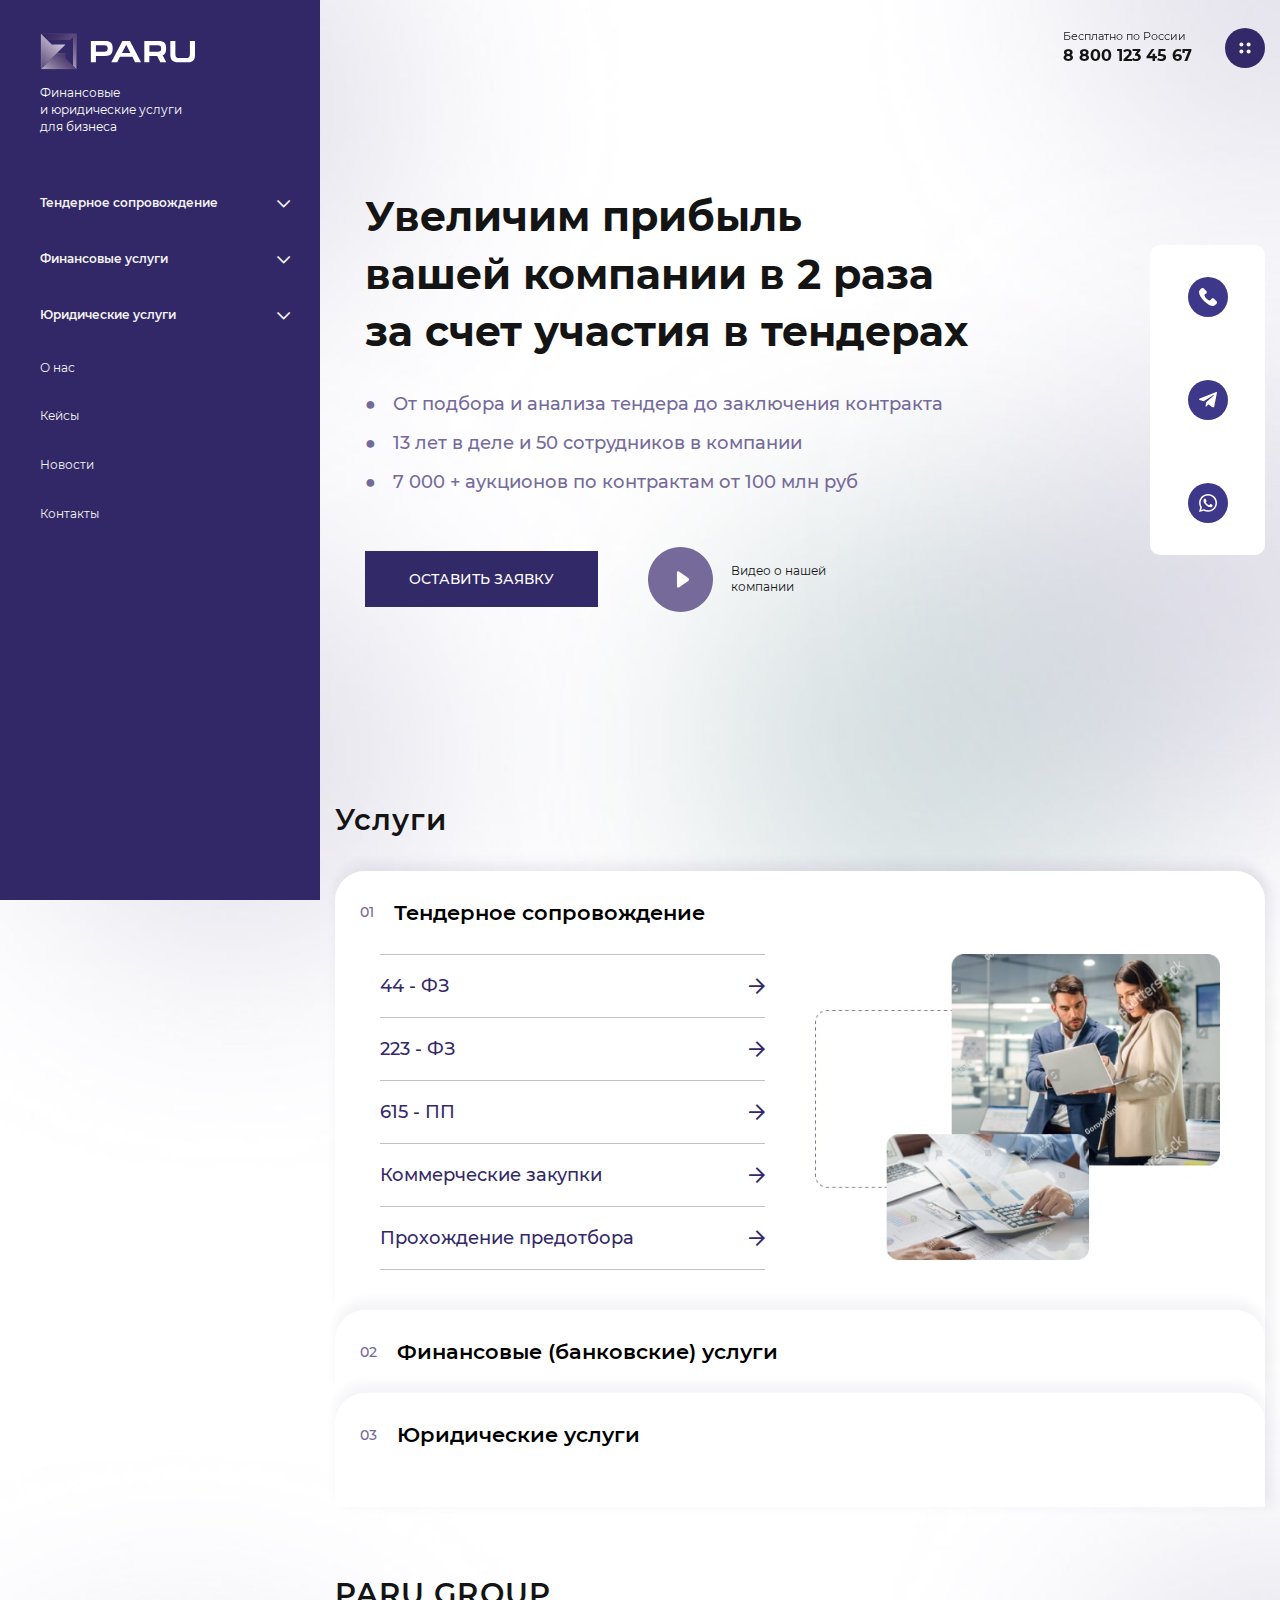
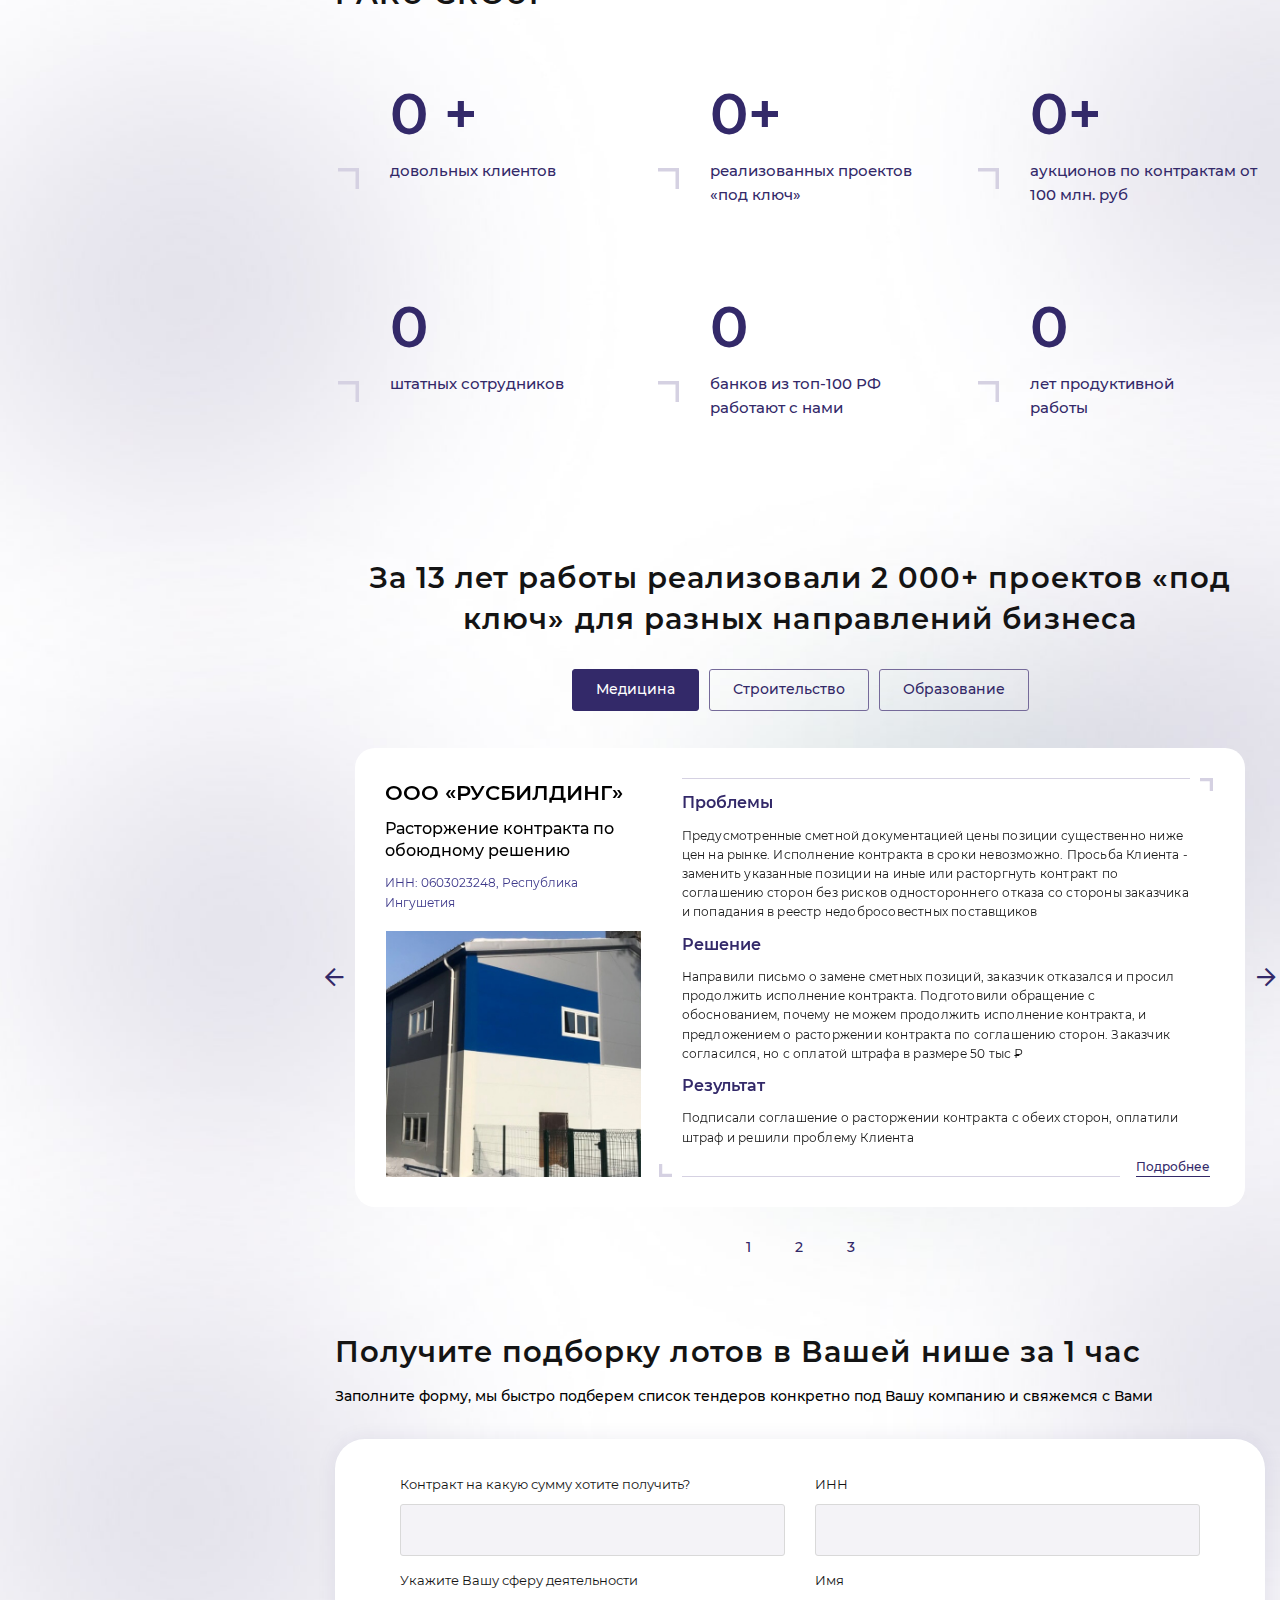
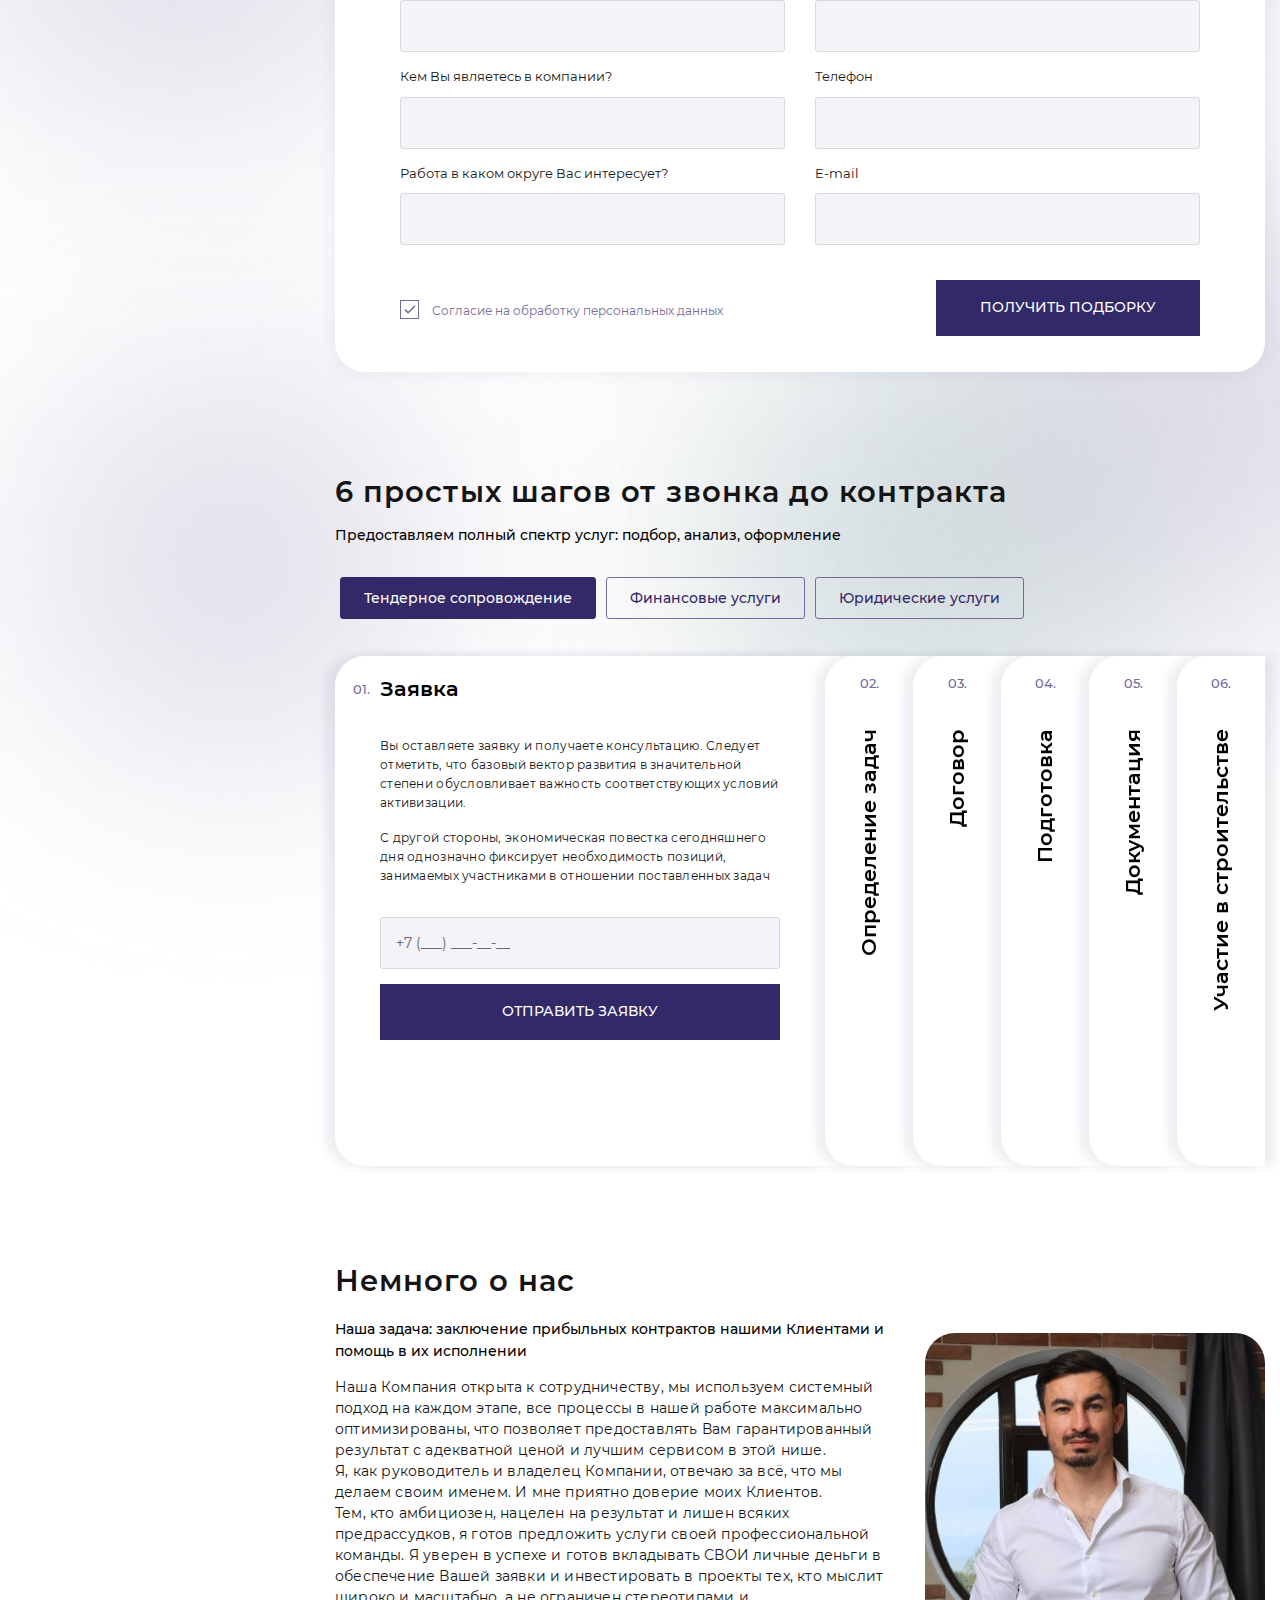
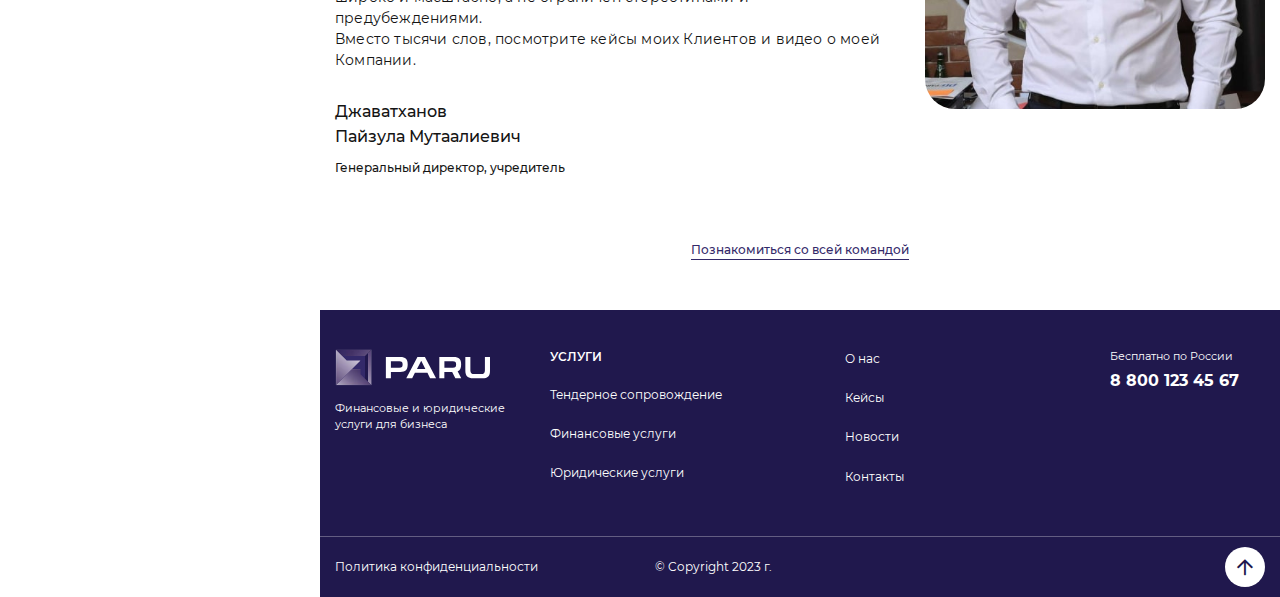
==== commit 77ca3cd5: "Add files via upload" ====
--- a/index.html
+++ b/index.html
@@ -19,8 +19,8 @@
 	<link rel="stylesheet" href="libs/slick-1.5.9/slick/slick.css" />
 	<link rel="stylesheet" href="libs/slick-1.5.9/slick/slick-theme.css" />
 	<link rel="stylesheet" href="css/fonts.css" />
-	<link rel="stylesheet" href="css/main.css?ver=1.1" />
-	<link rel="stylesheet" href="css/media.css?ver=1.1" />
+	<link rel="stylesheet" href="css/main.css?ver=1.2" />
+	<link rel="stylesheet" href="css/media.css?ver=1.2" />
 </head>
 <body>
 
@@ -197,37 +197,37 @@
 				<div class="row">
 					<div class="col-lg-4 col-6">
 						<div class="item-number">
-							<div class="item-number__value">1 300+</div>
+							<div class="item-number__value"><span  data-from="0" data-to="1300">0</span> +</div>
 							<p>довольных клиентов</p>
 						</div>
 					</div>
 					<div class="col-lg-4 col-6">
 						<div class="item-number">
-							<div class="item-number__value">2 000+</div>
+							<div class="item-number__value"><span data-from="0" data-to="2000">0</span>+</div>
 							<p>реализованных проектов «под ключ»</p>
 						</div>
 					</div>
 					<div class="col-lg-4 col-6">
 						<div class="item-number">
-							<div class="item-number__value">7 000+</div>
+							<div class="item-number__value"><span data-from="0" data-to="7000">0</span>+</div>
 							<p>аукционов по контрактам от 100 млн. руб</p>
 						</div>
 					</div>
 					<div class="col-lg-4 col-6">
 						<div class="item-number">
-							<div class="item-number__value">50</div>
+							<div class="item-number__value"><span data-from="0" data-to="50">0</span></div>
 							<p>штатных сотрудников</p>
 						</div>
 					</div>
 					<div class="col-lg-4 col-6">
 						<div class="item-number">
-							<div class="item-number__value">15</div>
+							<div class="item-number__value"><span data-from="0" data-to="15">0</span></div>
 							<p>банков из топ-100 РФ работают с нами</p>
 						</div>
 					</div>
 					<div class="col-lg-4 col-6">
 						<div class="item-number">
-							<div class="item-number__value">13</div>
+							<div class="item-number__value"><span data-from="0" data-to="13">0</span></div>
 							<p>лет продуктивной <br>работы</p>
 						</div>
 					</div>
@@ -990,7 +990,7 @@
 							<div class="logo-descr">Финансовые и юридические услуги для бизнеса</div>
 						</div>
 					</div>
-					<div class="col-md-4 col-6 footer__services">
+					<div class="col-md-4 col-7 footer__services">
 						<div class="footer__title">услуги</div>
 						<ul class="footer__nav">
 							<li><a href="#">Тендерное сопровождение</a></li>
@@ -998,7 +998,7 @@
 							<li><a href="#">Юридические услуги</a></li>
 						</ul>
 					</div>
-					<div class="col-md-4 col-6 footer__main">
+					<div class="col-md-4 col-5 footer__main">
 						<ul class="footer__nav">
 							<li><a href="#">О нас</a></li>
 							<li><a href="#">Кейсы</a></li>
@@ -1045,9 +1045,10 @@
 	<script src="libs/slick-1.5.9/slick/slick.min.js"></script>
 	<script src="libs/scroll2id/PageScroll2id.min.js"></script>
 	<script src="libs/mask/jquery.maskedinput.js"></script>
+	<script src="libs/jquery-spincrement/jquery.spincrement.min.js"></script>
 	<script src="libs/modal-video/jquery-modal-video.min.js"></script>
 	<script src="libs/jQueryFormStyler-master/jquery.formstyler.min.js"></script>
-	<script src="js/common.js?ver=1.1"></script>
+	<script src="js/common.js?ver=1.2"></script>
 	<!-- Yandex.Metrika counter --><!-- /Yandex.Metrika counter -->
 	<!-- Google Analytics counter --><!-- /Google Analytics counter -->
 </body>
--- a/css/main.css
+++ b/css/main.css
@@ -1119,4 +1119,213 @@
 .phone-mobile,
 .header__logo {
 	display: none;
+}
+
+.wrapper.wrapper_page {
+	padding-top: 119px;
+	background-image: url(../img/main_bg2.jpg);
+}
+.wrapper_page .header {
+	padding-top: 34px;
+	padding-bottom: 34px;
+	background: #FFF;
+	box-shadow: 2px 6px 15px 0px rgba(117, 106, 154, 0.30);
+}
+.wrapper_page .header .list-socials {
+	visibility: visible;
+	opacity: 1;
+}
+.block-billbord {
+	padding: 50px;
+	max-width: 1120px;
+	border-radius: 30px;
+	background: #FFF;
+}
+.block-billbord__image img {
+	max-width: 100%;
+	height: auto;
+}
+.list-main li {
+	font-size: 18px;
+	font-weight: 500;
+	line-height: 160%; 
+	margin-bottom: 35px;
+	padding-left: 37px;
+	position: relative;
+	color: #332969;
+}
+.list-main li::before {
+	position: absolute;
+	display: block;
+	content: " ";
+	width: 16px;
+	height: 16px;
+	top: 4px;
+	left: 0;
+	background-image: url(../img/li.svg);
+	background-repeat: no-repeat;
+	background-position: center;
+	background-size: cover;
+}
+.block-billbord .list-main {
+	padding-top: 25px;
+	padding-bottom: 30px;
+}
+.services-unit {
+	padding: 99px 50px;
+	border-radius: 30px;
+	background: #FFF;
+}
+.services-unit .list-links a {
+	font-size: 24px;
+	color: #000;
+	font-weight: 600;
+}
+.item-number__value b {
+	font-size: 64px;
+}
+.services-main .item-number {
+	margin: 0;
+	margin-bottom: 65px;
+}
+.col_nums .row > div:last-child .item-number {
+	margin-bottom: 0;
+}
+.services-main  .item-number__value {
+	white-space: nowrap;
+}
+.billbord-service {
+	padding-top: 20px;
+}
+.services-main,
+.billbord-service {
+	padding-bottom: 100px;
+}
+.block-main {
+	padding: 35px 40px;
+	font-size: 16px;
+	line-height: 160%;
+	border-radius: 20px;
+	letter-spacing: 0.32px;
+	font-weight: 500;
+	background: #FFF;
+	position: relative;
+}
+.block-main::before {
+	position: absolute;
+	display: block;
+	content: " ";
+	top: 35px;
+	left: 40px;
+	height: 1px;
+	right: 75px;
+	background: #D5D1E2;
+}
+.block-main::after {
+	position: absolute;
+	display: block;
+	content: " ";
+	bottom: 35px;
+	right: 40px;
+	height: 1px;
+	left: 75px;
+	background: #D5D1E2;
+}
+.block-main__content {
+	padding: 55px 0;
+}
+.block-main__content::after, 
+.block-main__content::before {
+    position: absolute;
+    display: block;
+    content: " ";
+    width: 16px;
+    height: 16px;
+	bottom: 34px;
+	left: 42px;
+    background-image: url(../img/before.svg);
+    background-repeat: no-repeat;
+    background-position: center;
+    background-size: cover;
+}
+.block-main__content::after {
+	top: 34px;
+	right: 42px;
+	bottom: auto;
+	left: auto;
+	background-image: url(../img/after.svg);
+}
+.service-info .title-section {
+	text-align: center;
+}
+.list-simple li {
+	padding-left: 37px;
+	margin-bottom: 24px;
+	font-weight: 500;
+	position: relative;
+}
+.list-simple li::before {
+	position: absolute;
+	display: block;
+	content: " ";
+	width: 24px;
+	height: 24px;
+	top: 0;
+	left: 0;
+	background-image: url(../img/li2.svg);
+	background-repeat: no-repeat;
+	background-position: center;
+	background-size: cover;
+}
+.list-simple li:last-child {
+	margin-bottom: 0;
+}
+.image-service img {
+	border-radius: 30px 30px 0px 0px;
+	max-width: 100%;
+	box-shadow: 0 -10px 20px #3329692e;
+	height: auto;
+}
+.row_main > div {
+	margin-bottom: 30px;
+}
+.service-info {
+	padding-bottom: 77px;
+}
+.service-info +.service-info .title-section {
+	padding-top: 0;
+}
+.block-main__price {
+	font-size: 24px;
+	padding: 17px 70px;
+	padding-bottom: 20px;
+	margin-bottom: 32px;
+	margin-left: 20px;
+	margin-right: 20px;
+	font-weight: 500;
+	line-height: 140%;
+	letter-spacing: 0.72px;
+	color: #FFF;
+	text-align: center;
+	border-radius: 15px;
+	background: #756A9A;
+}
+.block-main__price strong {
+	font-size: 36px;
+	font-weight: 600;
+	line-height: 140%;
+	letter-spacing: 1.08px;
+	display: block;
+}
+.block-main__center {
+	max-width: 400px;
+	margin: 0 auto;
+	text-align: center;
+}
+.service-info + .consultation .title-section {
+	padding-top: 0;
+}
+.wrapper_page .header.fixed {
+	padding-top: 20px;
+	padding-bottom: 20px;
 }--- a/css/media.css
+++ b/css/media.css
@@ -301,6 +301,102 @@
         background-position: center -35px;
         background-size: 1600px auto;
     }
+    
+    .list-main li {
+        font-size: 16px;
+        margin-bottom: 25px;
+        padding-left: 32px;
+    }
+    .wrapper_page .header {
+        padding-top: 25px;
+        padding-bottom: 25px;
+    }
+    .block-billbord {
+        padding: 35px;
+    }
+    .block-billbord .list-main {
+        padding-top: 8px;
+        padding-bottom: 22px;
+    }
+    .services-main, 
+    .billbord-service {
+        padding-bottom: 65px;
+    }
+    .item-number__value b {
+        font-size: 45px;
+    }
+    .services-unit .list-links a {
+        font-size: 20px;
+    }
+    .services-unit {
+        padding: 75px 35px;
+    }
+    .services-main .item-number {
+        margin-bottom: 37px;
+    }
+    .block-main {
+        padding: 27px 25px;
+        font-size: 14px;
+        letter-spacing: 0.2px;
+    }
+    .block-main::before {
+        top: 25px;
+        left: 25px;
+        right: 55px;
+    }
+    .block-main::after {
+        bottom: 25px;
+        right: 25px;
+        left: 55px;
+    }
+    .block-main__content::before {
+        bottom: 24px;
+        left: 24px;
+    }
+    .block-main__content::after {
+        top: 24px;
+        right: 24px;
+    }
+    .block-main__content {
+        padding: 38px 0;
+    }
+    .list-simple li {
+        padding-left: 34px;
+        margin-bottom: 19px;
+    }
+    .service-info {
+        padding-bottom: 55px;
+    }
+    .block-main__price {
+        font-size: 21px;
+        padding: 17px 40px;
+        padding-bottom: 19px;
+        margin-bottom: 24px;
+        margin-left: 15px;
+        margin-right: 15px;
+        letter-spacing: 0.52px;
+    }
+    .block-main__price strong {
+        font-size: 32px;
+        letter-spacing: 1px;
+    }
+    .list-simple li::before {
+        width: 21px;
+        height: 21px;
+    }
+    .block-main__center {
+        max-width: 345px;
+    }
+    .wrapper.wrapper_page {
+        padding-top: 90px;
+    }
+    .wrapper_page .header.fixed {
+        padding-top: 17px;
+        padding-bottom: 17px;
+    }
+    .billbord-service {
+        padding-top: 15px;
+    }
 }
 @media only screen and (max-width : 1350px) {
     .item-accordion__inner {
@@ -341,6 +437,14 @@
     .item-accordion__head {
         width: 88px;
     }
+    .block-main__price {
+        font-size: 19px;
+    }
+    .item-number__value b {
+        font-size: 42px;
+    }
+
+
 }
 
 /* Large Devices, Wide Screens */
@@ -471,6 +575,51 @@
     }
     .wrapper {
         background-size: cover;
+    }
+    .list-main li {
+        font-size: 14px;
+        margin-bottom: 20px;
+        padding-left: 30px;
+    }
+    .list-main li::before {
+        width: 14px;
+        height: 14px;
+    }
+    .block-billbord {
+        padding: 20px;
+    }
+    .services-main, .billbord-service {
+        padding-bottom: 45px;
+    }
+    .item-number__value b {
+        font-size: 30px;
+    }
+    .services-unit {
+        padding: 55px 30px;
+    }
+    .services-unit .list-links a {
+        font-size: 16px;
+    }
+    .block-main {
+        font-size: 12px;
+        letter-spacing: 0.1px;
+    }
+    .list-simple li {
+        margin-bottom: 15px;
+    }
+    .block-main__price {
+        font-size: 17px;
+        padding: 14px 25px;
+        padding-bottom: 17px;
+        margin-bottom: 20px;
+        margin-left: 0;
+        margin-right: 0;
+    }
+    .block-main__price strong {
+        font-size: 28px;
+    }
+    .service-info + .consultation {
+        padding-top: 10px;
     }
 }
 
@@ -566,6 +715,37 @@
     .btn-menu.active {
         transform: rotate(228deg);
     }
+    .wrapper_page .header {
+        padding-top: 15px !important;
+        padding-bottom: 15px !important;
+        color: #fff;
+        background: #322867;
+    }
+    .wrapper.wrapper_page {
+        padding-top: 70px;
+    }
+    .block-billbord .list-main {
+        padding: 0;
+    }
+    .block-billbord {
+        padding: 30px;
+    }
+    .block-billbord__image {
+        margin-top: 20px;
+    }
+    .block-billbord__image img {
+        margin: 0 auto;
+    }
+    .services-main .item-number {
+        margin-top: 25px;
+        margin-bottom: 0;
+    }
+    .service-info .title-section {
+        padding-top: 0;
+    }
+    .phone-mobile i {
+        transform: rotate(5deg);
+    }
 }
 
 /* Small Devices, Tablets */
@@ -588,8 +768,8 @@
         padding-top: 25px;
     }
     .content-billbord {
-        padding-top: 140px;
-        padding-bottom: 40px;
+        padding-top: 125px;
+        padding-bottom: 50px;
     }
     .list-links {
         padding-right: 0;
@@ -612,7 +792,7 @@
         padding-top: 27px;
     }
     .consultation .title-section {
-        padding-top: 10px;
+        padding-top: 20px;
     }
     .form-main__bottom {
         padding-top: 10px;
@@ -750,13 +930,20 @@
     .slider-portfolio .slick-dots {
         bottom: -70px;
     }
+    .numbers-about {
+        padding-bottom: 15px;
+    }
+    .steps .tab-container {
+        padding-top: 27px;
+    }
 }
 
 /* Extra Small Devices, Phones */
 @media only screen and (max-width : 480px) {
     .billbord__buttons {
         flex-direction: column;
-        align-items: flex-start;
+        align-items: center;
+        width: 100%;
     }
     .billbord__buttons .btn-video {
         margin-top: 15px;
@@ -771,7 +958,7 @@
         font-size: 26px;
     }
     .content-billbord {
-        padding-bottom: 30px;
+        padding-bottom: 45px;
     }
     .item-service__head {
         padding: 22px 15px;
@@ -822,6 +1009,45 @@
     .steps .tabs a {
         padding: 0 8px;
     }
+    .portfolio .title-section {
+        font-size: 20px;
+    }
+    .block-billbord {
+        padding: 25px 20px;
+        border-radius: 20px;
+    }
+    .services-main .title-section {
+        padding-top: 0;
+    }
+    .image-service {
+        height: 120px;
+        border-radius: 20px 21px 0px 0px;
+    }
+    .image-service img {
+        width: 100%;
+        height: 100%;
+        object-fit: cover;
+        font-family: 'object-fit: cover;';
+        border-radius: 20px 21px 0px 0px;
+        max-width: initial;
+        box-shadow: 0 -8px 15px #33296942;
+    }
+    .service-info {
+        padding-bottom: 35px;
+    }
+    .block-main__center,
+    .block-main__price {
+        max-width: 280px;
+        margin-left: auto;
+        margin-right: auto;
+    }
+    .services-unit {
+        padding: 40px 25px;
+        border-radius: 20px;
+    }
+    .block-billbord .btn-main {
+        padding: 0 20px;
+    }
 }
 
 /* Custom, iPhone Retina */
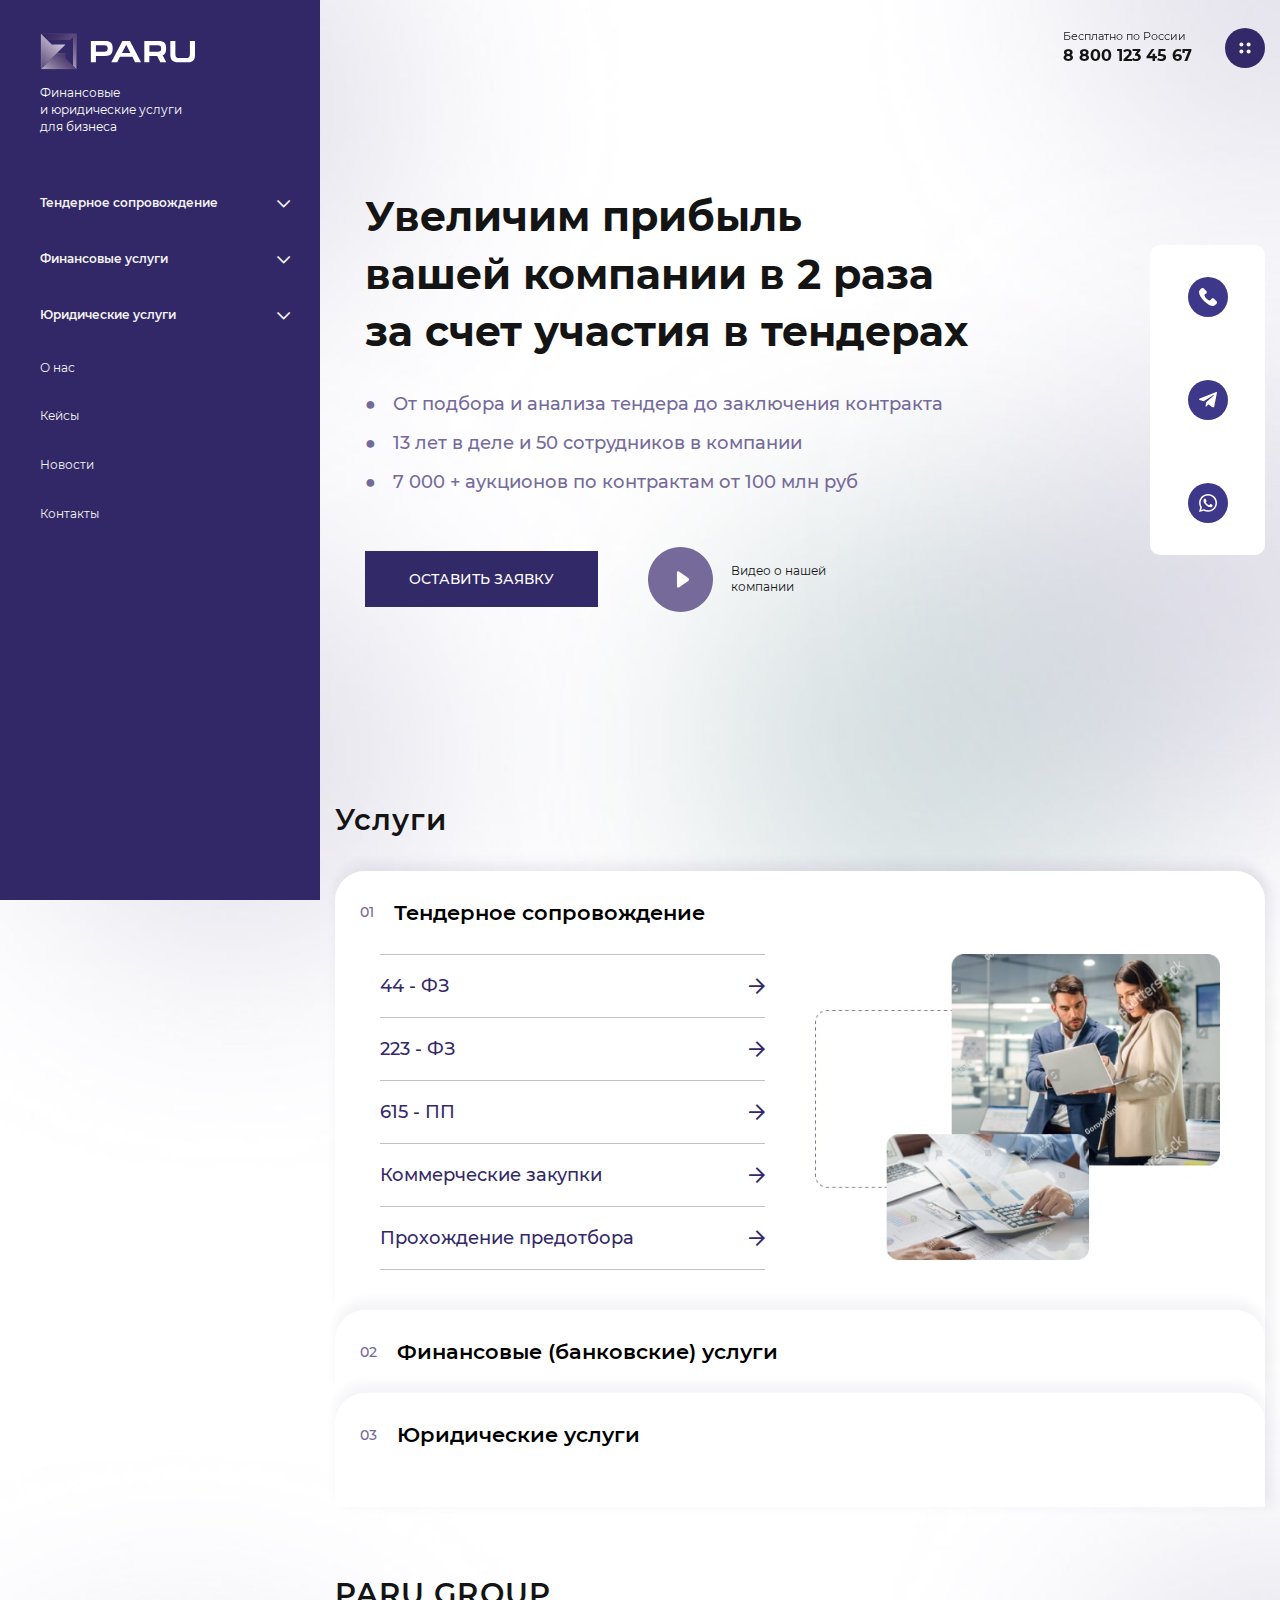
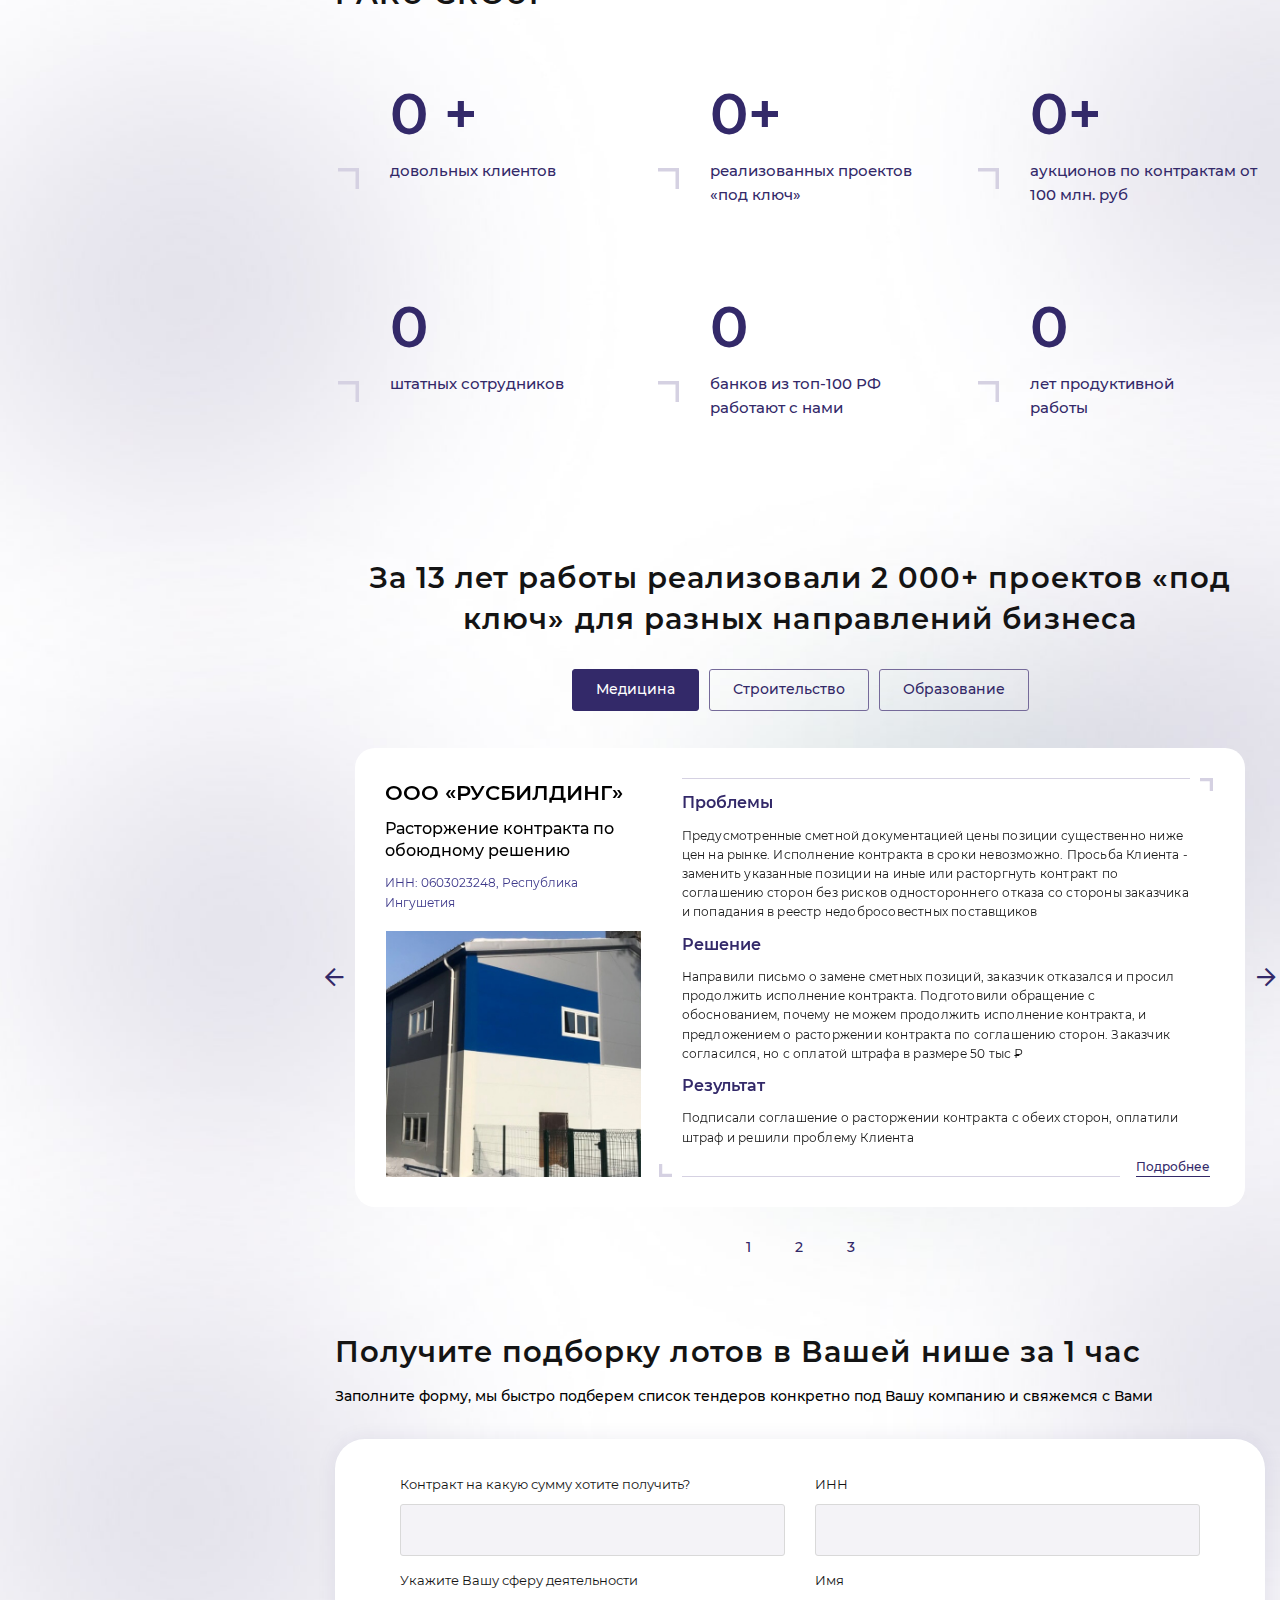
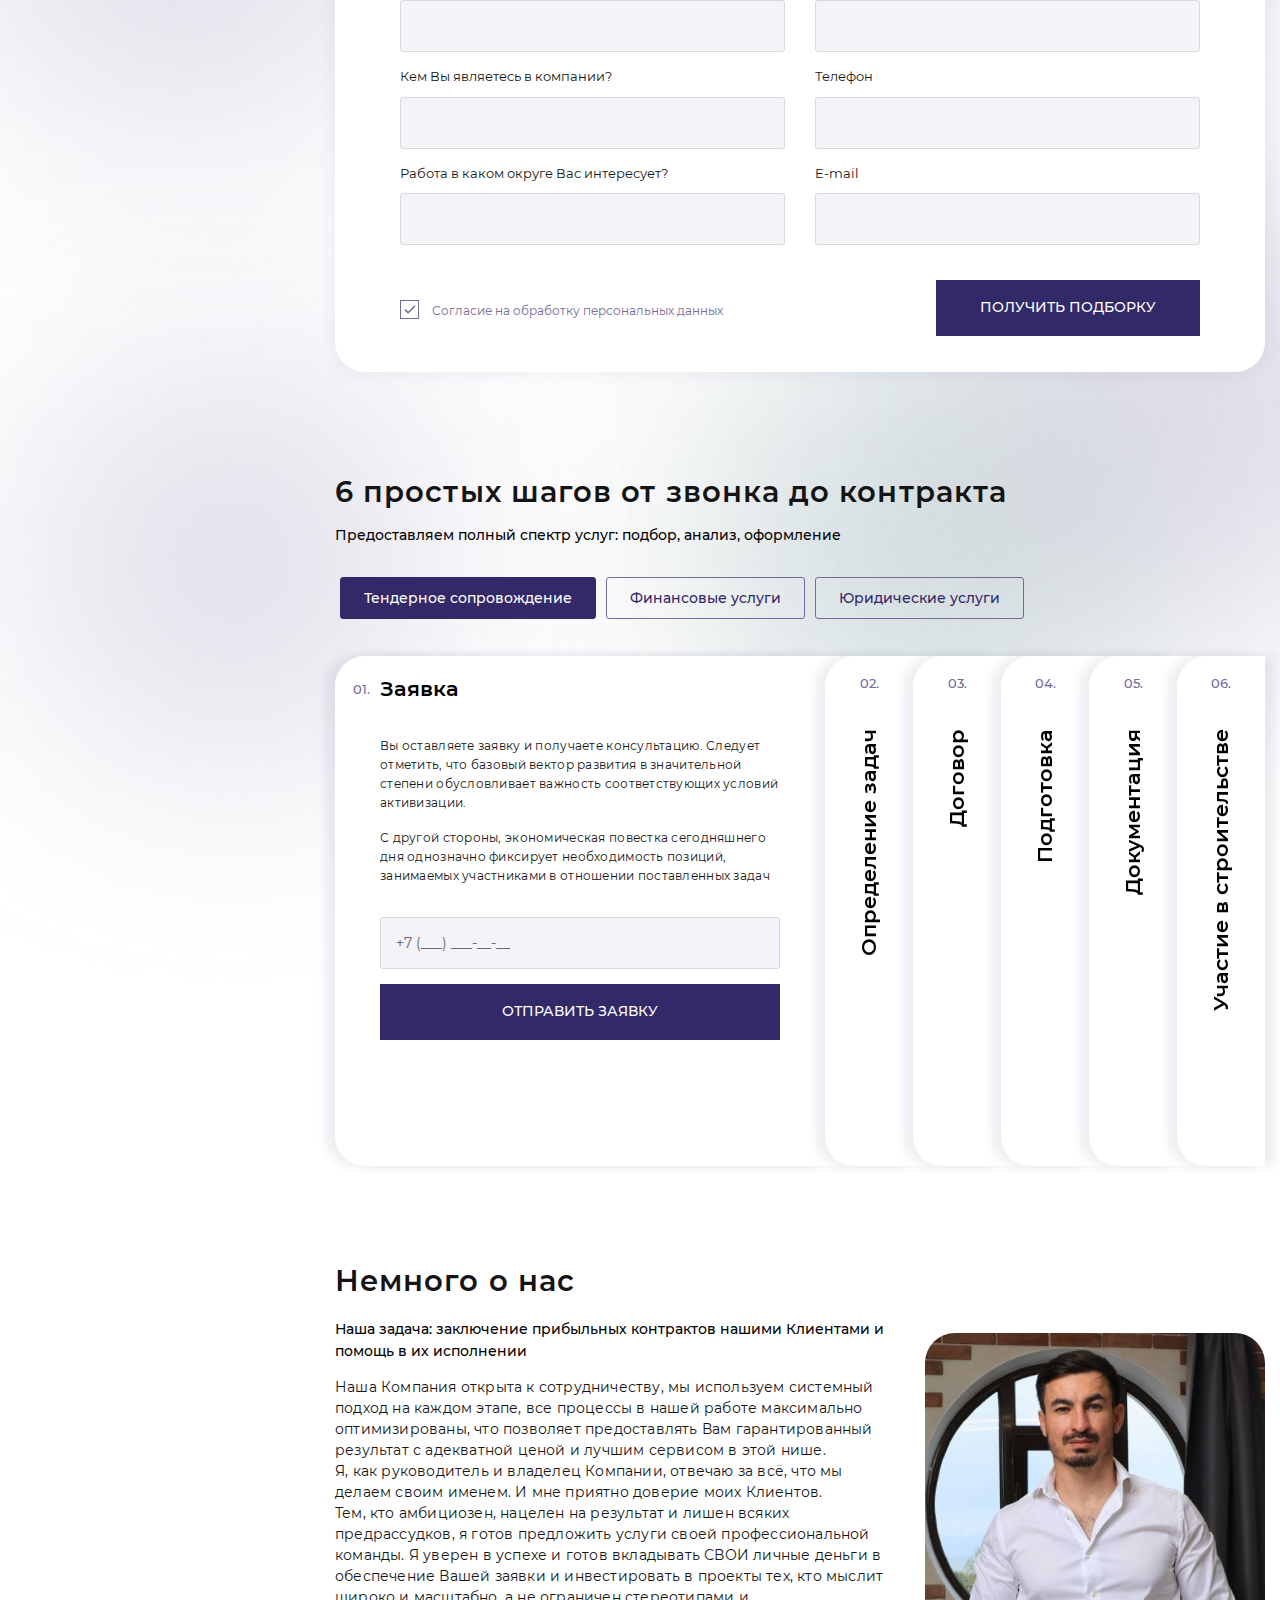
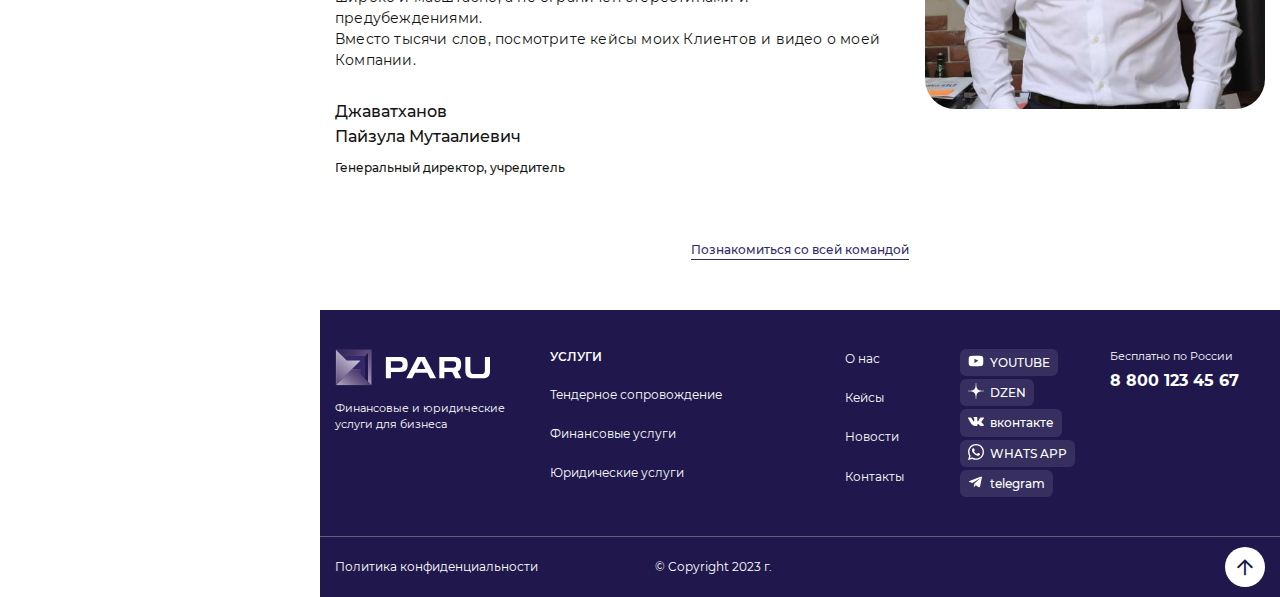
==== commit 8c185385: "Add files via upload" ====
--- a/index.html
+++ b/index.html
@@ -14,13 +14,13 @@
 	<link rel="shortcut icon" href="favicon.png" />
 	<link rel="stylesheet" href="libs/bootstrap/bootstrap-grid.css" />
 	<link rel="stylesheet" href="libs/fontawesome-free-5.12.0-web/css/all.min.css" />
-	<link rel="stylesheet" href="libs/fancybox/jquery.fancybox.css" />
+	<link rel="stylesheet" href="libs/fancybox-master/dist/jquery.fancybox.min.css" />
 	<link rel="stylesheet" href="libs/modal-video/modal-video.css" />
 	<link rel="stylesheet" href="libs/slick-1.5.9/slick/slick.css" />
 	<link rel="stylesheet" href="libs/slick-1.5.9/slick/slick-theme.css" />
 	<link rel="stylesheet" href="css/fonts.css" />
-	<link rel="stylesheet" href="css/main.css?ver=1.2" />
-	<link rel="stylesheet" href="css/media.css?ver=1.2" />
+	<link rel="stylesheet" href="css/main.css?ver=1.5" />
+	<link rel="stylesheet" href="css/media.css?ver=1.5" />
 </head>
 <body>
 
@@ -998,12 +998,46 @@
 							<li><a href="#">Юридические услуги</a></li>
 						</ul>
 					</div>
-					<div class="col-md-4 col-5 footer__main">
+					<div class="col-md-2 col-5 footer__main">
 						<ul class="footer__nav">
 							<li><a href="#">О нас</a></li>
 							<li><a href="#">Кейсы</a></li>
 							<li><a href="#">Новости</a></li>
 							<li><a href="#">Контакты</a></li>
+						</ul>
+					</div>
+					<div class="col-md-2 col-5">
+						<ul class="socials-main">
+							<li>
+								<a href="#">
+									<div class="icon-social"><img src="img/ic_soc1.svg" alt="alt"></div>
+									<span>YOUTUBE</span>
+								</a>
+							</li>
+							<li>
+								<a href="#">
+									<div class="icon-social"><img src="img/ic_soc2.svg" alt="alt"></div>
+									<span>DZEN</span>
+								</a>
+							</li>
+							<li>
+								<a href="#">
+									<div class="icon-social"><img src="img/ic_soc3.svg" alt="alt"></div>
+									<span>вконтакте</span>
+								</a>
+							</li>
+							<li>
+								<a href="#">
+									<div class="icon-social"><img src="img/ic_soc4.svg" alt="alt"></div>
+									<span>WHATS APP</span>
+								</a>
+							</li>
+							<li>
+								<a href="#">
+									<div class="icon-social"><img src="img/ic_soc5.svg" alt="alt"></div>
+									<span>telegram</span>
+								</a>
+							</li>
 						</ul>
 					</div>
 					<div class="col-md-2 col-6">
@@ -1041,14 +1075,14 @@
 	<![endif]-->
 	<script src="libs/jquery/jquery-3.6.0.min.js"></script>
 	<script src="libs/jquery-mousewheel/jquery.mousewheel.min.js"></script>
-	<script src="libs/fancybox/jquery.fancybox.pack.js"></script>
+	<script src="libs/fancybox-master/dist/jquery.fancybox.min.js"></script>
 	<script src="libs/slick-1.5.9/slick/slick.min.js"></script>
 	<script src="libs/scroll2id/PageScroll2id.min.js"></script>
 	<script src="libs/mask/jquery.maskedinput.js"></script>
 	<script src="libs/jquery-spincrement/jquery.spincrement.min.js"></script>
 	<script src="libs/modal-video/jquery-modal-video.min.js"></script>
 	<script src="libs/jQueryFormStyler-master/jquery.formstyler.min.js"></script>
-	<script src="js/common.js?ver=1.2"></script>
+	<script src="js/common.js?ver=1.5"></script>
 	<!-- Yandex.Metrika counter --><!-- /Yandex.Metrika counter -->
 	<!-- Google Analytics counter --><!-- /Google Analytics counter -->
 </body>
--- a/css/main.css
+++ b/css/main.css
@@ -312,8 +312,6 @@
 	background: #322867;
 	position: fixed;
 	color: #fff;
-	scrollbar-width: thin;
-	scrollbar-color: #444 #D9D9D9;
 }
 .sidebar::-webkit-scrollbar {
 	-webkit-appearance: none;
@@ -1328,4 +1326,654 @@
 .wrapper_page .header.fixed {
 	padding-top: 20px;
 	padding-bottom: 20px;
-}+}
+
+.wrapper_finance .footer,
+.wrapper_finance .btn-main,
+.wrapper_finance .sidebar {
+	background-color: #5A2255;
+}
+.wrapper_finance .item-number {
+	color: #5A2255;
+}
+.wrapper_legal .footer,
+.wrapper_legal .btn-main,
+.wrapper_legal .sidebar {
+	background-color: #2F6067;
+}
+.wrapper_legal .item-number {
+	color: #2F6067;
+}
+.breadcrumbs {
+	padding-top: 30px;
+	padding-bottom: 9px;
+	font-size: 13px;
+	line-height: 140%;
+	display: flex;
+	align-items: center;
+	flex-wrap: wrap;
+  }
+  .breadcrumbs a {
+	color: #141414;
+	border-bottom: 1px solid transparent;
+  }
+  .breadcrumbs a:hover {
+	border-color: #141414;
+  }
+  .breadcrumbs li::after {
+	content: "/";
+	margin: 0 10px;
+  }
+  .breadcrumbs li:last-child::after {
+	display: none;
+  }
+  .breadcrumbs + .title-section {
+	padding-top: 0;
+  }
+  .item-form .jq-selectbox__select-text {
+	height: 58px;
+	padding: 0 20px;
+	font-size: 13px;
+	line-height: 140%;
+	font-family: 'Montserrat';
+	border-radius: 3px;
+	border: 1px solid #d9d9d9;
+	background: #fff;
+	width: 100%;
+	color: #141414;
+	display: flex;
+	align-items: center;
+	cursor: pointer;
+}
+.item-form .jq-selectbox {
+	width: 100%;
+}
+.jq-selectbox__dropdown {
+	border-radius: 3px;
+	font-size: 13px;
+	line-height: 140%;
+	border: 1px solid #d9d9d9;
+	background: #fff;
+	width: 100%;
+	max-height: 300px;
+	overflow: auto;
+	top: 100% !important;
+	bottom: auto !important;
+}
+.jq-selectbox__dropdown li {
+	padding: 10px 20px;
+	cursor: pointer;
+	transition: all 0.3s;
+}
+.jq-selectbox__dropdown li:hover {
+	background-color: #f3f3f3;
+}
+.item-form .jq-selectbox__trigger {
+	width: 19px;
+	height: 19px;
+	font-size: 12px;
+	right: 15px;
+	color: #332969;
+	top: 0;
+	bottom: 0;
+	margin: auto;
+	position: absolute;
+	cursor: pointer;
+	display: flex;
+	align-items: center;
+	justify-content: center;
+	-moz-osx-font-smoothing: grayscale;
+	-webkit-font-smoothing: antialiased;
+	font-style: normal;
+	font-variant: normal;
+	text-rendering: auto;
+	line-height: 1;
+	font-family: "Font Awesome 5 Pro";
+	font-weight: 700;
+}
+.item-form .jq-selectbox__trigger:before {
+	content: "\f078";
+}
+.form-filter__wrap {
+	display: flex;
+	align-items: center;
+}
+.form-filter__wrap .item-form {
+	margin-right: 8px;
+	flex-grow: 1;
+	margin-bottom: 0;
+}
+.form-filter .btn-main {
+	height: 58px;
+	padding: 0 30px;
+}
+.form-filter {
+	margin-bottom: 36px;
+}
+.row_portfolio > div {
+	margin-bottom: 30px;
+}
+.unit-portfolio {
+	padding: 22px 48px;
+	font-size: 16px;
+	line-height: 140%;
+	border-radius: 20px;
+	letter-spacing: 0.32px;
+	font-weight: 500;
+	background: #FFF;
+	position: relative;
+	transition: all 0.5s;
+}
+.unit-portfolio::before {
+	position: absolute;
+	display: block;
+	content: " ";
+	top: 22px;
+	left: 20px;
+	height: 1px;
+	right: 52px;
+	background: #D5D1E2;
+}
+.unit-portfolio::after {
+	position: absolute;
+	display: block;
+	content: " ";
+	bottom: 22px;
+	right: 20px;
+	height: 1px;
+	left: 52px;
+	background: #D5D1E2;
+}
+.unit-portfolio__content {
+	padding: 17px 0;
+	padding-bottom: 21px;
+}
+.unit-portfolio__content::after, 
+.unit-portfolio__content::before {
+    position: absolute;
+    display: block;
+    content: " ";
+    width: 16px;
+    height: 16px;
+	bottom: 22px;
+	left: 20px;
+    background-image: url(../img/before.svg);
+    background-repeat: no-repeat;
+    background-position: center;
+    background-size: cover;
+}
+.unit-portfolio__content::after {
+	top: 22px;
+	right: 20px;
+	bottom: auto;
+	left: auto;
+	background-image: url(../img/after.svg);
+}
+.unit-portfolio .title-middle {
+	margin-bottom: 5px;	
+	color: #000;
+	display: block;
+}
+.unit-portfolio p {
+	margin-bottom: 7px;
+}
+.unit-portfolio .text-min {
+	margin-bottom: 18px;
+}
+.unit-portfolio__image {
+	height: 280px;
+	margin-bottom: 19px;
+	width: 100%;
+	display: block;
+}
+.unit-portfolio__image img {
+	width: 100%;
+	height: 100%;
+	object-fit: cover;
+	font-family: 'object-fit: cover;';
+}
+.unit-portfolio__bottom {
+	display: flex;
+	align-items: center;
+	justify-content: space-between;
+	width: 100%;
+}
+.price-main {
+	font-size: 24px;
+	line-height: 140%;
+	letter-spacing: 0.03em;
+	font-weight: 600;
+	color: #756a9a;
+}
+.unit-portfolio .btn-main {
+	padding: 0 18px;
+	font-size: 14px;
+	height: 36px;
+	text-transform: none;
+}
+.unit-portfolio:hover {
+    box-shadow: 0 5px 15px #231c4b4f;
+}
+.pager {
+	height: 24px;
+	display: flex;
+	align-items: center;
+	justify-content: center;
+	position: relative;
+}
+.page-numbers {
+	font-size: 14px;
+	margin: 0 25px;
+	font-weight: 500;
+	color: #322867;
+	display: flex;
+	align-items: center;
+	justify-content: center;
+	text-transform: uppercase;
+}
+.page-numbers.current,
+.page-numbers:hover {
+	color: #000;
+}
+.prev.page-numbers,
+.next.page-numbers {
+	width: 24px;
+	height: 24px;
+	font-size: 21px;
+	cursor: pointer;
+	margin: 0;
+	transition: all 0.3s;
+	position: absolute;
+	top: 0;
+	bottom: 0;
+	margin: auto;
+	display: flex;
+	align-items: center;
+	justify-content: center;
+}
+.prev.page-numbers {
+	left: 0px;
+}
+.next.page-numbers {
+	right: 0px;
+}
+.page-portfolio {
+	padding-bottom: 32px;
+}
+.page-card {
+	padding-bottom: 70px;
+}
+.card-content {
+	font-size: 16px;
+	padding: 0 48px;
+	margin-right: 90px;
+	padding-bottom: 20px;
+	padding-right: 31px;
+	line-height: 160%;
+	background: #fff;
+	border-radius: 20px;
+}
+.card-content p {
+	margin-bottom: 20px;
+}
+.card-content .title-middle {
+	padding-top: 35px;
+	padding-bottom: 5px;
+	margin-top: 30px;
+	border-top: 1px solid #d5d1e2;
+	position: relative;
+}
+.card-content .title-middle:first-of-type {
+	border: none;
+	margin-top: 0;
+}
+.card-content .title-middle::before {
+	position: absolute;
+	display: block;
+	content: " ";
+	width: 16px;
+	height: 32px;
+    top: 37px;
+    left: -48px;
+	background-image: url(../img/before_title.svg);
+	background-repeat: no-repeat;
+	background-position: center;
+	background-size: cover;
+}
+.name-card {
+	font-size: 16px;
+	margin-top: 20px;
+	margin-bottom: 88px;
+	margin-left: 100px;
+	line-height: 140%;
+	color: #332969;
+	font-weight: 500;
+}
+.right-card {
+	margin-left: -90px;
+}
+.feature-card {
+	padding-left: 54px;
+	margin-bottom: 80px;
+	color: #332969;
+	position: relative;
+}
+.feature-card__title {
+	font-size: 30px;
+	line-height: 140%;
+	font-weight: 600;
+	text-transform: uppercase;
+}
+.feature-card__descr {
+	margin-bottom: 7px;
+	font-size: 18px;
+	font-weight: 500;
+	line-height: 160%;
+	text-transform: uppercase;
+}
+.feature-card::before {
+    position: absolute;
+    display: block;
+    content: " ";
+    top: 2px;
+    left: 0;
+    width: 24px;
+    height: 24px;
+    background-image: url(../img/before_line.svg);
+    background-repeat: no-repeat;
+    background-position: center;
+    background-size: cover;
+}
+.page-news {
+	padding-bottom: 43px;
+}
+.head-section {
+	padding-top: 47px;
+	padding-bottom: 35px;
+	display: flex;
+	align-items: center;
+	justify-content: space-between;
+}
+.head-section .item-form {
+	width: 296px;
+	margin: 0;
+}
+.head-section .title-section {
+	padding: 0;
+}
+.row_news {
+	margin: 0 -7px;
+}
+.row_news > div {
+	padding: 0 7px;
+	margin-bottom: 18px;
+}
+.item-news {
+	display: block;
+	background: #fff;
+	border-radius: 20px;
+	letter-spacing: 0.02em;
+	transition: all 0.5s;
+	position: relative;
+}
+.item-news__image {
+	height: 234px;
+	border-radius: 20px;
+	width: 100%;
+	position: relative;
+	display: block;
+}
+.item-news__image > img {
+	width: 100%;
+	height: 100%;
+	object-fit: cover;
+	font-family: 'object-fit: cover;';
+	border-radius: 20px;
+}
+.item-news__content {
+	padding: 17px 20px;
+	padding-bottom: 22px;
+	width: 100%;
+}
+.item-news__date {
+	margin-bottom: 7px;
+}
+.item-news__title {
+	font-size: 18px;
+	margin-bottom: 13px;
+	line-height: 140%;
+	letter-spacing: 0.02em;
+	font-weight: 600;
+	color: #141414;
+	display: block;
+}
+.item-news__title:hover {
+	color: #322867;
+}
+.item-news p {
+	margin-bottom: 21px;
+	display: -webkit-box;
+	-webkit-line-clamp: 2;
+	-webkit-box-orient: vertical;  
+	overflow: hidden;
+}
+.tags-main {
+	display: flex;
+	align-items: center;
+	flex-wrap: wrap;
+}
+.tags-main li {
+	margin-right: 4px;
+}
+.tags-main li:last-child {
+	margin-right: 0;
+}
+.tags-main a {
+	padding: 4px 8px;
+	background: #f4f3f7;
+	display: inline-block;
+	color: #756a9a;
+	border-radius: 3px;
+}
+.tags-main a:hover {
+    background: #ededed;
+}
+.item-news:hover {
+    box-shadow: 0 5px 15px #231c4b4f;
+}
+.item-news__logo {
+	top: 0;
+	right: 10px;
+	position: absolute;
+	width: 84px;
+	height: 84px;
+	border: 1px solid #d5d1e2;
+	border-radius: 0;
+	background-color: #fff;
+	display: flex;
+	align-items: center;
+	justify-content: center;
+}
+.item-news__logo img {
+	max-width: 100%;
+	max-height: 100%;
+}
+.page-news .pager {
+	margin-top: 15px;
+}
+.article-content {
+	padding: 30px;
+	font-size: 16px;
+	margin-right: 20px;
+	line-height: 160%;
+	background: #fff;
+	border-radius: 20px;
+}
+.article-content h2 {
+	font-size: 18px;
+	padding-top: 34px;
+	margin-bottom: 16px;
+	border-top: 1px solid #d5d1e2;
+	line-height: 140%;
+	font-weight: 600;
+	color: #000;
+}
+.article-content h2:first-of-type {
+	border: none;
+	padding-top: 0;
+}
+.article-content img {
+	margin-top: 23px;
+	margin-bottom: 28px;
+	max-width: 100%;
+	height: auto;
+}
+.article-content li {
+	padding-left: 15px;
+	margin-left: 5px;
+	position: relative;
+}
+.article-content li::before {
+	font-size: 12px;
+	position: absolute;
+	top: 0;
+	left: 0;
+	content: "⦁";
+}
+.page-article {
+	padding-bottom: 86px;
+}
+.page-article .title-section {
+	max-width: 736px;
+}
+.sidebar-aricle .row > div {
+	margin-bottom: 29px;
+}
+.sidebar-aricle .title-section {
+	margin-bottom: 28px;
+	padding: 0;
+}
+.sidebar-aricle {
+	margin-left: -20px;
+}
+.page-contacts {
+	padding-bottom: 70px;
+	background-image: url(../img/bg_contacts.jpg);
+	background-repeat: no-repeat;
+	background-position: center top;
+	background-size: cover;
+}
+.block-contacts {
+	padding: 35px 50px;
+	font-size: 20px;
+	line-height: 200%;
+	padding-bottom: 26px;
+	color: #000;
+	font-weight: 500;
+	margin-bottom: 20px;
+	border-radius: 30px;
+	background: #fff;
+}
+.block-contacts__item {
+	max-width: 320px;
+	margin: 0 auto;
+	margin-bottom: 60px;
+}
+.block-contacts__location {
+	padding-bottom: 25px;
+	text-align: center;
+	position: relative;
+}
+.block-contacts__value {
+	font-size: 30px;
+	line-height: 140%;
+	letter-spacing: 0.03em;
+	color: #141414;
+	font-weight: 600;
+	position: relative;
+	display: inline-block;
+}
+.block-contacts__location::before,
+.block-contacts__value::before {
+	position: absolute;
+	display: block;
+	content: " ";
+	width: 16px;
+	height: 16px;
+	top: 0;
+	bottom: 0;
+	margin: auto;
+	margin-right: 13px;
+	right: 100%;
+	background-image: url(../img/li.svg);
+	background-repeat: no-repeat;
+	background-position: center;
+	background-size: cover;
+}
+.block-contacts__location::before {
+	bottom: 0;
+	top: auto;
+	left: 0;
+	right: 0;
+	margin: 0 auto;
+	transform: rotate(90deg);
+}
+#map {
+	height: 394px;
+	margin-bottom: 20px;
+	border-radius: 30px;
+	overflow: hidden;
+	width: 100%;
+	background-color: #fff;
+}
+.form-page {
+	padding: 48px 86px;
+	padding-bottom: 64px;
+	border-radius: 30px;
+	background: #fff;
+}
+.socials-main li {
+	margin-bottom: 3px;
+}
+.socials-main a {
+	padding: 5px 10px;
+	font-weight: 500;
+	font-size: 13px;
+	color: #fff;
+	background: rgba(255, 255, 255, 0.1);
+	border-radius: 6px;
+	display: inline-flex;
+	align-self: center;
+}
+.socials-main a:hover {
+	background: rgba(255, 255, 255, 0.3);
+}
+.icon-social {
+	width: 18px;
+	height: 18px;
+	margin-right: 10px;
+	display: flex;
+	align-items: center;
+	justify-content: center;
+}
+.icon-social img {
+	max-width: 100%;
+	max-height: 100%;
+}
+.form-page .title-section {
+	margin-bottom: 7px;
+	text-align: center;
+	padding: 0;
+}
+.form-page .descr-section {
+	padding-bottom: 33px;
+	text-align: center;
+}
+.form-page .btn-main {
+	margin-top: 18px;
+	width: 100%;
+	padding: 0 10px;
+}
+.col_checkbox {
+	align-self: center;
+}
--- a/css/media.css
+++ b/css/media.css
@@ -397,6 +397,240 @@
     .billbord-service {
         padding-top: 15px;
     }
+
+    .breadcrumbs {
+        padding-top: 20px;
+    }
+    .item-form .jq-selectbox__select-text {
+        height: 52px;
+        padding: 0 15px;
+        font-size: 12px;
+    }
+    .form-filter .btn-main {
+        height: 52px;
+        padding: 0 25px;
+    }
+    .form-filter__wrap .item-form {
+        margin-right: 5px;
+    }
+    .unit-portfolio {
+        padding: 20px 30px;
+        font-size: 14px;
+    }
+    .unit-portfolio__image {
+        height: 235px;
+        margin-bottom: 16px;
+    }
+    .price-main {
+        font-size: 22px;
+    }
+    .unit-portfolio .btn-main {
+        padding: 0 15px;
+        font-size: 13px;
+        height: 35px;
+    }
+    .unit-portfolio .text-min {
+        margin-bottom: 14px;
+    }
+    .row_portfolio > div {
+        padding: 0 10px;
+        margin-bottom: 20px;
+    }
+    .row_portfolio {
+        margin: 0 -10px;
+    }
+    .page-numbers {
+        font-size: 13px;
+        margin: 0 21px;
+    }
+    .pager {
+        margin-top: 10px;
+    }
+    .card-content {
+        font-size: 14px;
+        padding: 0 30px;
+        margin-right: 60px;
+        padding-bottom: 20px;
+        padding-right: 20px;
+    }
+    .card-content .title-middle {
+        padding-top: 28px;
+        padding-bottom: 5px;
+        margin-top: 25px;
+    }
+    .card-content .title-middle::before {
+        width: 13px;
+        height: 28px;
+        top: 31px;
+        left: -30px;
+    }
+    .card-content p {
+        margin-bottom: 15px;
+    }
+    .name-card {
+        font-size: 14px;
+        margin-top: 17px;
+        margin-bottom: 54px;
+        margin-left: 65px;
+    }
+    .right-card {
+        margin-left: -60px;
+    }
+    .feature-card__title {
+        font-size: 22px;
+    }
+    .feature-card__descr {
+        margin-bottom: 5px;
+        font-size: 15px;
+    }
+    .feature-card::before {
+        width: 21px;
+        height: 21px;
+    }
+    .feature-card {
+        padding-left: 40px;
+        margin-bottom: 50px;
+    }
+    .page-card {
+        padding-bottom: 55px;
+    }
+    .head-section .item-form {
+        width: 258px;
+    }
+    .head-section {
+        padding-top: 38px;
+        padding-bottom: 27px;
+    }
+    .row_news {
+        margin: 0 -5px;
+    }
+    .row_news > div {
+        padding: 0 5px;
+        margin-bottom: 15px;
+    }
+    .item-news__image {
+        height: 195px;
+    }
+    .item-news__logo {
+        height: 75px;
+        width: 75px;
+    }
+    .item-news__content {
+        padding: 15px 15px;
+        padding-bottom: 20px;
+    }
+    .item-news__title {
+        font-size: 15px;
+        margin-bottom: 10px;
+    }
+    .item-news p {
+        margin-bottom: 15px;
+    }
+    .tags-main a {
+        padding: 3px 7px;
+    }
+    .item-news__image img,
+    .item-news__image,
+    .item-news {
+        border-radius: 15px;
+    }
+    .article-content {
+        padding: 22px;
+        font-size: 14px;
+        margin-right: 15px;
+    }
+    .article-content h2 {
+        font-size: 16px;
+        padding-top: 25px;
+        margin-bottom: 13px;
+    }
+    .sidebar-aricle .title-section {
+        margin-bottom: 21px;
+    }
+    .sidebar-aricle .row > div {
+        margin-bottom: 20px;
+    }
+    .socials-main a {
+        padding: 4px 8px;
+        font-size: 12px;
+    }
+    .icon-social {
+        width: 16px;
+        height: 16px;
+        margin-right: 6px;
+    }
+    .block-contacts {
+        padding: 31px 30px;
+        font-size: 18px;
+        padding-bottom: 24px;
+    }
+    .block-contacts__value {
+        font-size: 26px;
+    }
+    .block-contacts__item {
+        max-width: 308px;
+        margin-bottom: 40px;
+    }
+    .block-contacts__location {
+        padding-bottom: 19px;
+    }
+    #map {
+        height: 370px;
+    }
+    .form-page {
+        padding: 36px 50px;
+        padding-bottom: 50px;
+    }
+    .form-page .row {
+        margin: 0 -8px;
+    }
+    .form-page .row > div {
+        padding: 0 8px;
+    }
+    .form-page .descr-section {
+        padding-bottom: 24px;
+    }
+    .item-video {
+        padding: 20px 25px;
+        padding-right: 93px;
+        height: 245px;
+        font-size: 14px;
+    }
+    .page-reviews .row {
+        margin: 0 -8px;
+    }
+    .page-reviews .row > div {
+        padding: 0 8px;
+    }
+    .item-video::after {
+        width: 75px;
+        height: 75px;
+        bottom: 20px;
+        right: 20px;
+    }
+    .item-sertificat {
+        height: 310px;
+    }
+    .block-review {
+        padding: 25px 60px;
+        padding-right: 0;
+        font-size: 18px;
+        margin-bottom: 37px;
+    }
+    .rating__item {
+        font-size: 18px;
+        margin-right: 4px;
+    }
+    .descr-rating {
+        font-size: 13px;
+        margin-left: 15px;
+    }
+    .reviews-block .row > div {
+        margin-bottom: 50px;
+    }
+    .reviews-block .row {
+        margin-bottom: -50px;
+    }
 }
 @media only screen and (max-width : 1350px) {
     .item-accordion__inner {
@@ -444,8 +678,35 @@
         font-size: 42px;
     }
 
-
+    .unit-portfolio {
+        padding: 20px 25px;
+        font-size: 13px;
+    }
+    .unit-portfolio__image {
+        height: 185px;
+    }
+    .price-main {
+        font-size: 18px;
+    }
+    .feature-card__title {
+        font-size: 20px;
+    }
+    .name-card {
+        margin-left: 45px;
+    }
+    .right-card {
+        margin-left: -74px;
+    }
+    .footer .socials-main {
+        margin-left: -15px;
+    }
+    .item-sertificat {
+        height: 275px;
+        max-width: 200px;
+        margin: 0 auto;
+    }
 }
+
 
 /* Large Devices, Wide Screens */
 @media only screen and (max-width : 1200px) {
@@ -620,6 +881,93 @@
     }
     .service-info + .consultation {
         padding-top: 10px;
+    }
+    .right-card {
+        margin-left: -68px;
+    }
+    .feature-card__title {
+        font-size: 18px;
+    }
+    .feature-card__descr {
+        margin-bottom: 5px;
+        font-size: 13px;
+    }
+    .name-card {
+        margin-bottom: 40px;
+    }
+    .feature-card {
+        margin-bottom: 35px;
+    }
+    .page-article .title-section {
+        max-width: 650px;
+    }
+    .article-content img {
+        margin-top: 15px;
+        margin-bottom: 20px;
+    }
+    .block-contacts__value {
+        font-size: 23px;
+    }
+    .block-contacts {
+        padding: 28px 30px;
+        font-size: 16px;
+        padding-bottom: 24px;
+    }
+    .block-contacts__item {
+        max-width: 264px;
+        margin-bottom: 27px;
+    }
+    #map {
+        height: 320px;
+    }
+    .form-page {
+        padding: 25px 23px;
+        padding-bottom: 40px;
+    }
+    .item-video {
+        padding: 18px 15px;
+        padding-right: 91px;
+        height: 205px;
+        font-size: 13px;
+    }
+    .item-video::after {
+        width: 60px;
+        height: 60px;
+        bottom: 15px;
+        right: 15px;
+    }    
+    .item-sertificat {
+        padding: 8px;
+    }
+    .item-sertificat {
+        height: 221px;
+        max-width: 163px;
+        border-radius: 10px;
+    }
+    .item-sertificat img {
+        border-radius: 10px;
+    }
+    .block-review {
+        padding: 25px 35px;
+        padding-right: 0;
+        font-size: 17px;
+        margin-bottom: 34px;
+    }
+    .block-review__head img {
+        max-width: 38px;
+        max-height: 38px;
+    }
+    .block-review__head {
+        margin-bottom: 13px;
+    }
+    .reviews-block .row > div {
+        margin-bottom: 30px;
+    }
+    .reviews-block .row {
+        margin-bottom: -30px;
+    }
+    .page-reviews {
+        padding-bottom: 60px;
     }
 }
 
@@ -746,6 +1094,34 @@
     .phone-mobile i {
         transform: rotate(5deg);
     }
+    .card-content {
+        margin-right: 0;
+        margin-bottom: 20px;
+    }
+    .right-card {
+        margin: 0;
+    }
+    .name-card {
+        margin: 0;
+        margin-left: 40px;
+        margin-bottom: 20px;
+    }
+    .feature-card:last-child {
+        margin-bottom: 0;
+    }
+    .feature-card {
+        margin-bottom: 25px;
+    }
+    .article-content {
+        margin-right: 0;
+        margin-bottom: 20px;
+    }
+    .page-article {
+        padding-bottom: 40px;
+    }
+    .sidebar-aricle {
+        margin: 0;
+    }
 }
 
 /* Small Devices, Tablets */
@@ -935,6 +1311,69 @@
     }
     .steps .tab-container {
         padding-top: 27px;
+    }
+
+    .unit-portfolio__image {
+        height: 220px;
+    }
+    .unit-portfolio {
+        font-size: 14px;
+    }
+    .form-filter__wrap {
+        flex-wrap: wrap;
+    }
+    .form-filter__wrap .item-form {
+        width: 50%;
+        margin: 0;
+        padding: 0 2px;
+        margin-bottom: 10px;
+    }
+    .form-filter .btn-main {
+        width: 100%;
+    }
+    .form-filter {
+        margin-bottom: 25px;
+    }
+    .item-news__image {
+        height: 237px;
+    }
+    .footer .socials-main {
+        margin-left: 0;
+    }
+    .block-contacts__item {
+        max-width: 100%;
+        margin-left: 15px;
+        margin-bottom: 25px;
+    }
+    .block-contacts {
+        line-height: 160%;
+    }
+    .col_checkbox {
+        order: 2;
+    }
+    .form-page .checkbox {
+        justify-content: center;
+    }
+    .page-contacts {
+        padding-bottom: 55px;
+        background-position: left top;
+    }
+    .item-video {
+        height: 235px;
+    }
+    .item-sertificat {
+        height: 270px;
+        max-width: 195px;
+    }
+    .page-reviews .row_main > div {
+        margin-bottom: 15px;
+    }
+    .block-review {
+        padding: 25px;
+        display: block;
+    }
+    .block-review .btn-main {
+        margin-top: 20px;
     }
 }
 
@@ -1048,6 +1487,60 @@
     .block-billbord .btn-main {
         padding: 0 20px;
     }
+    .unit-portfolio__image {
+        height: 179px;
+    }
+    .unit-portfolio {
+        font-size: 13px;
+        padding: 20px;
+    }
+    .card-content {
+        font-size: 13px;
+        padding: 0 25px;
+    }
+    .card-content .title-middle {
+        padding-top: 20px;
+        padding-bottom: 5px;
+        margin-top: 20px;
+    }
+    .card-content .title-middle::before {
+        width: 11px;
+        height: 23px;
+        top: 20px;
+        left: -24px;
+    }
+    .item-news__image {
+        height: 205px;
+    }
+    .head-section .item-form {
+        width: 210px;
+    }
+    .article-content {
+        padding: 20px 15px;
+    }
+    .block-contacts__value {
+        font-size: 21px;
+    }
+    .form-page .descr-section {
+        padding-bottom: 17px;
+    }
+    .item-video {
+        height: 200px;
+    }
+    .item-sertificat {
+        height: 223px;
+        max-width: 160px;
+    }
+    .rating__item {
+        font-size: 16px;
+        margin-right: 3px;
+    }
+    .descr-rating {
+        margin-left: 10px;
+    }
+    .page-reviews {
+        padding-bottom: 50px;
+    }
 }
 
 /* Custom, iPhone Retina */
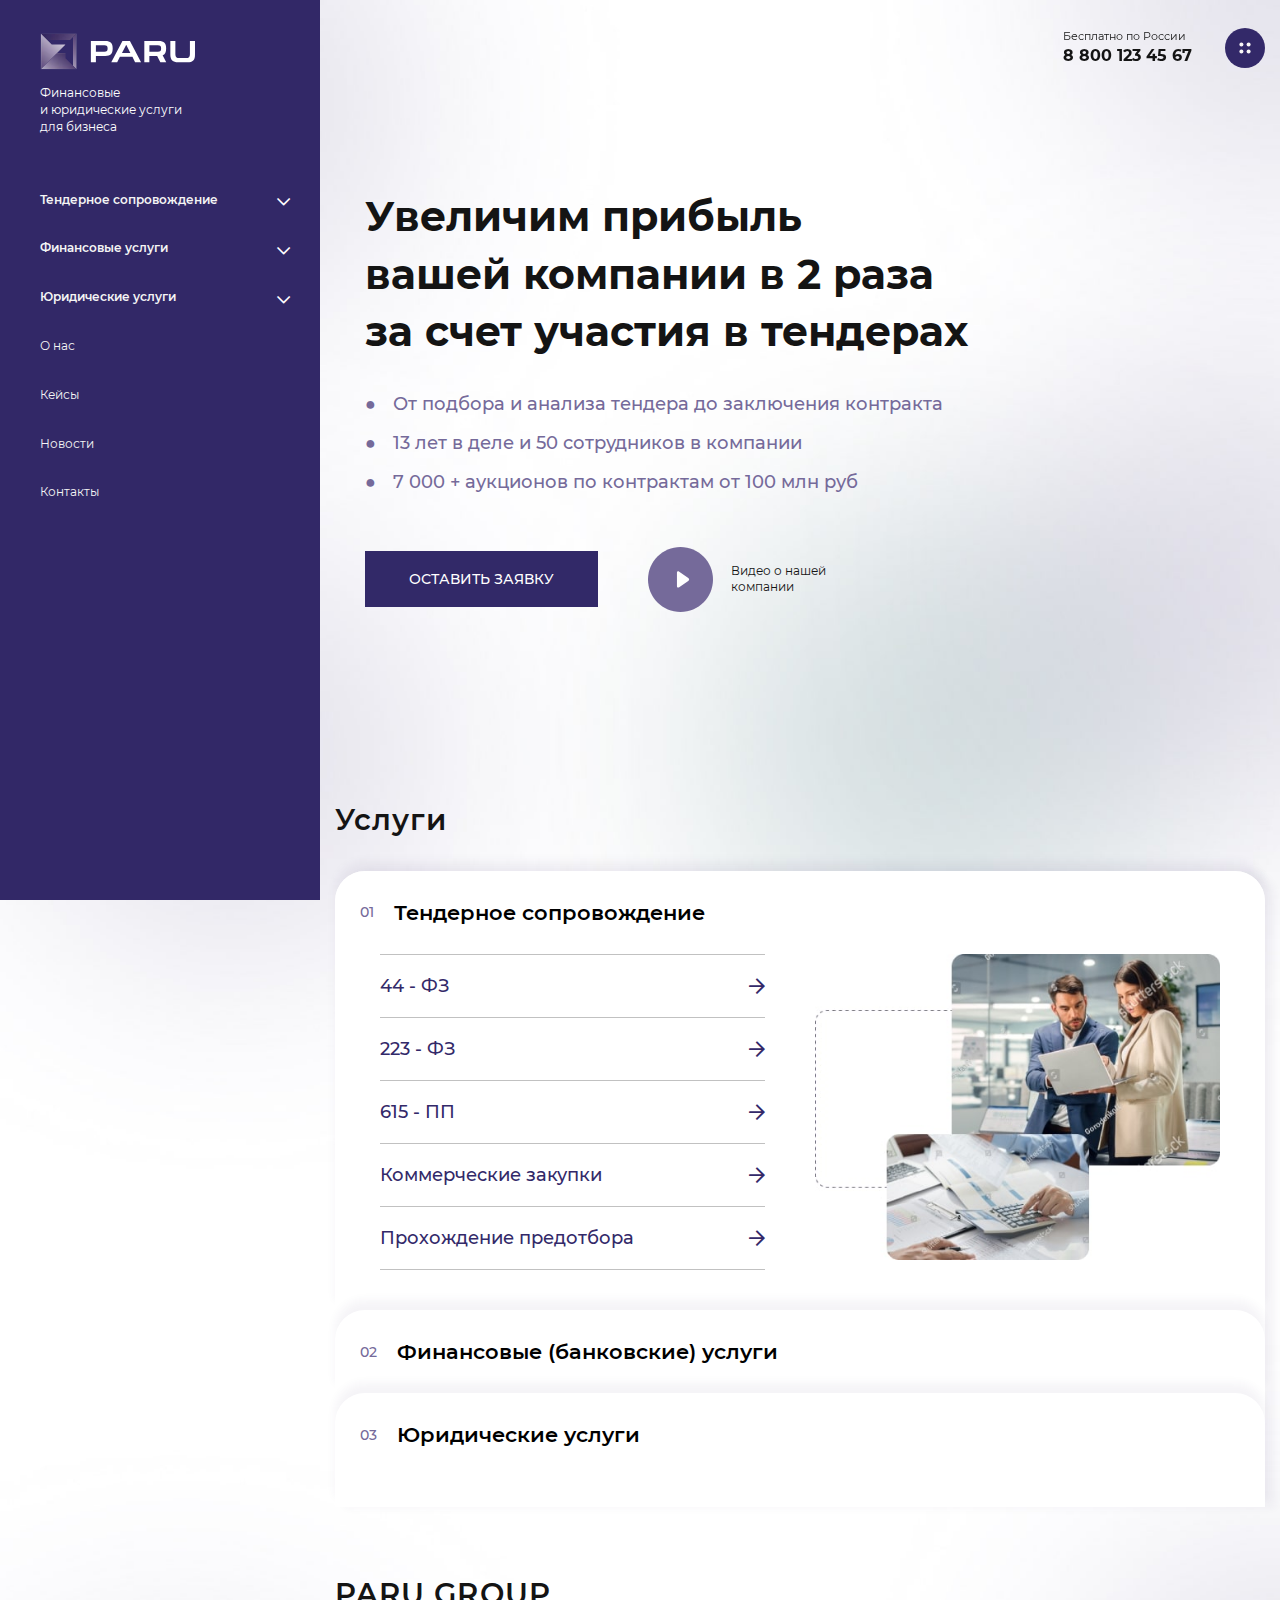
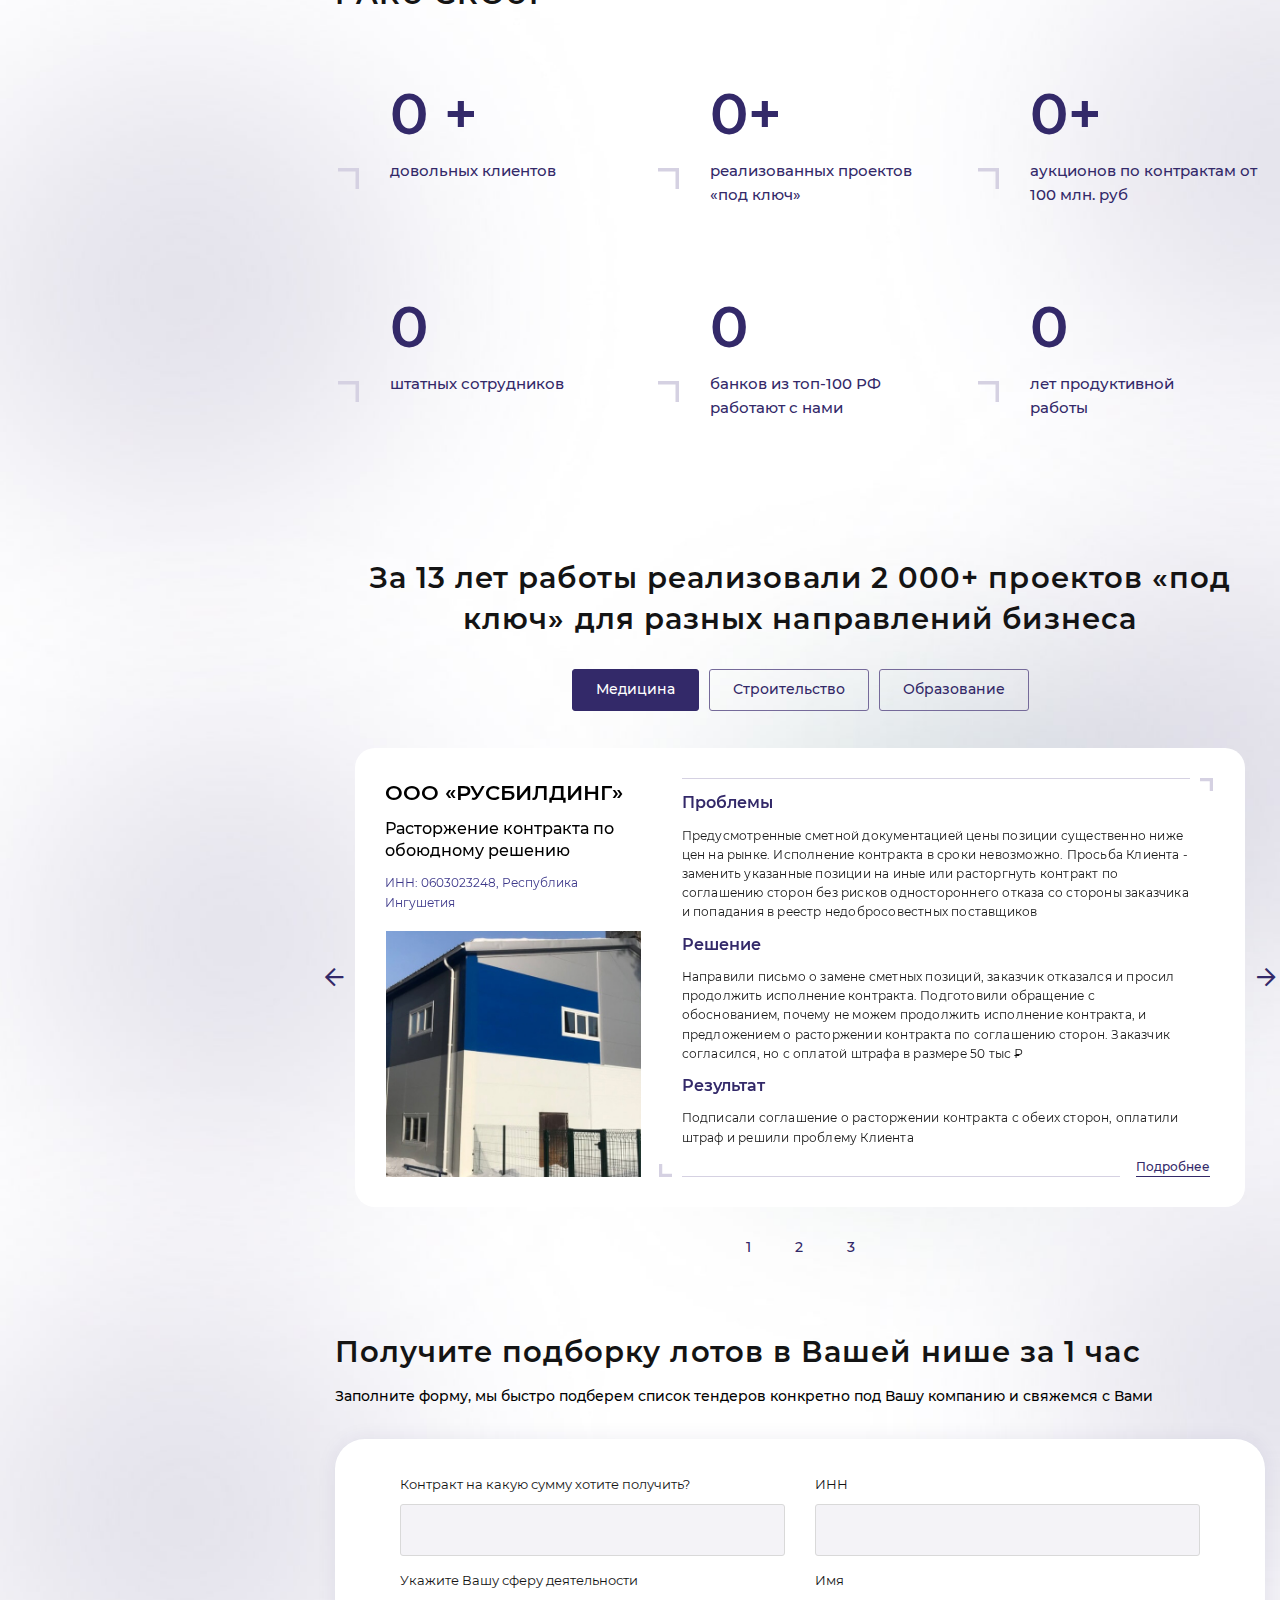
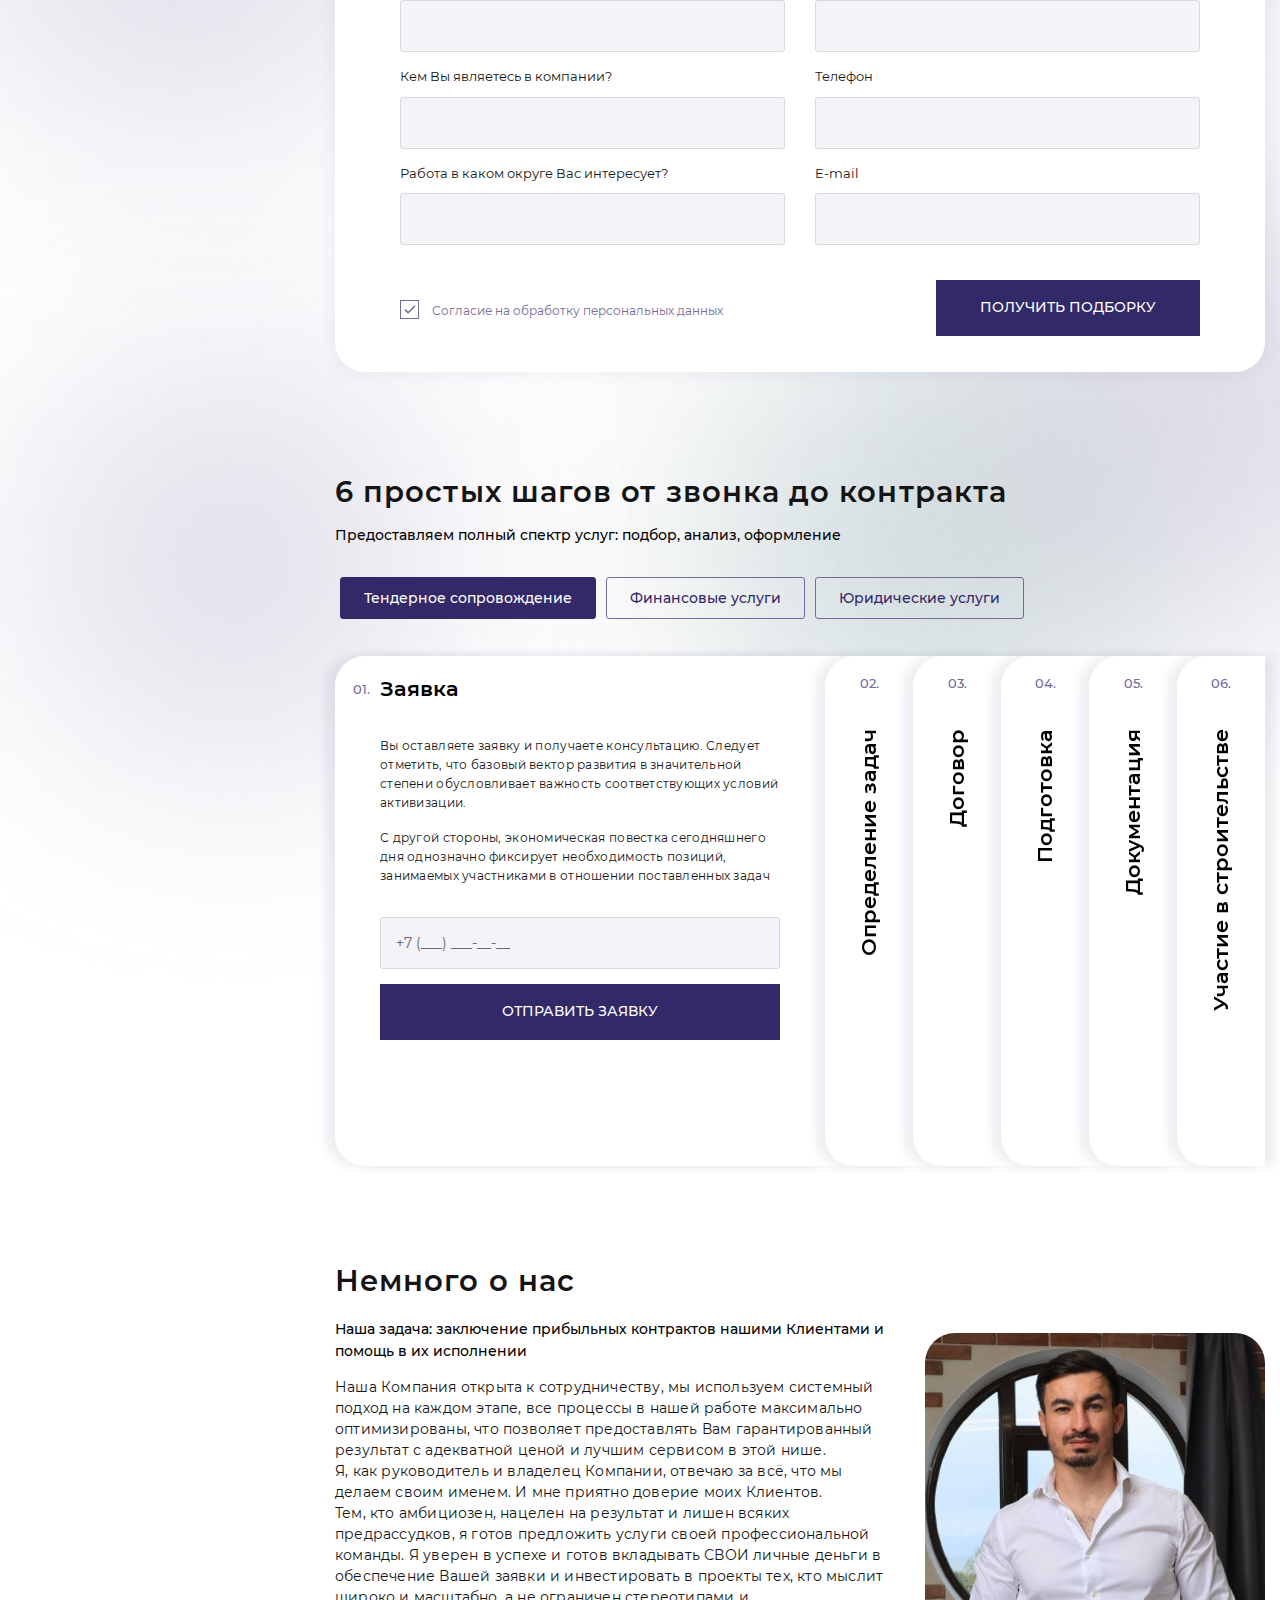
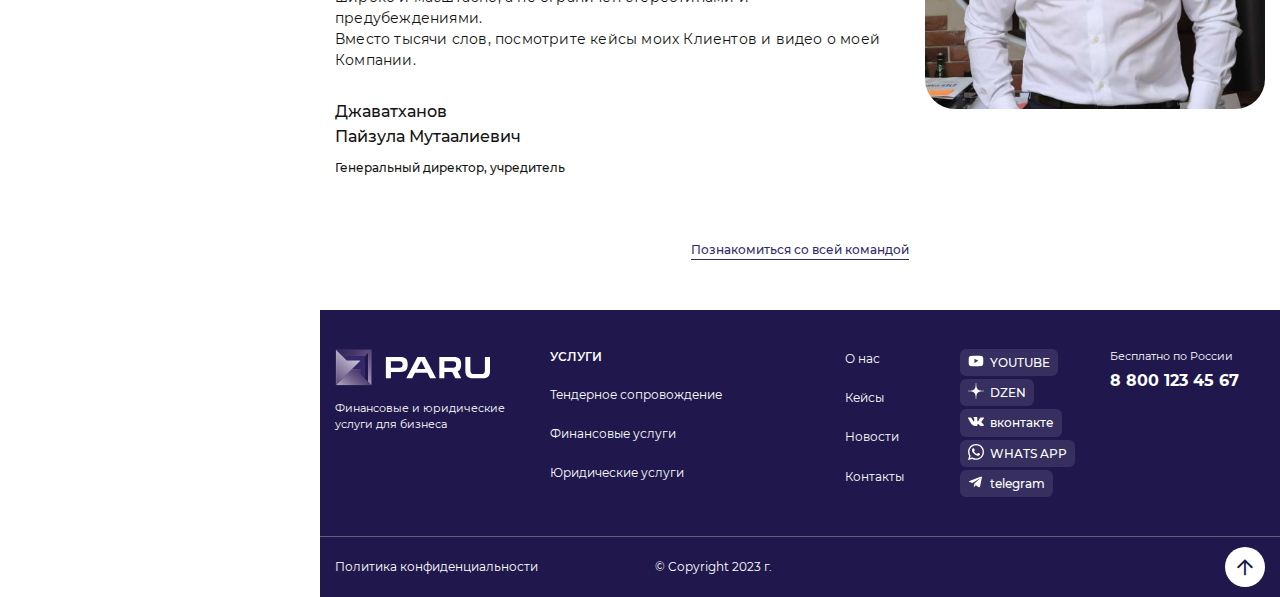
==== commit adb3a1e4: "Add files via upload" ====
--- a/index.html
+++ b/index.html
@@ -34,6 +34,7 @@
 			<ul class="menu">
 				<li class="menu__haschild">
 					<a href="#">Тендерное сопровождение</a>
+					<i class="far fa-chevron-down"></i>
 					<ul>
 						<li><a href="#">44 - ФЗ</a></li>
 						<li><a href="#">223 - ФЗ</a></li>
@@ -44,6 +45,7 @@
 				</li>
 				<li class="menu__haschild">
 					<a href="#">Финансовые услуги</a>
+					<i class="far fa-chevron-down"></i>
 					<ul>
 						<li><a href="#">44 - ФЗ</a></li>
 						<li><a href="#">223 - ФЗ</a></li>
@@ -54,6 +56,7 @@
 				</li>
 				<li class="menu__haschild">
 					<a href="#">Юридические услуги</a>
+					<i class="far fa-chevron-down"></i>
 					<ul>
 						<li><a href="#">44 - ФЗ</a></li>
 						<li><a href="#">223 - ФЗ</a></li>
@@ -78,11 +81,14 @@
 							<img src="img/logo.svg" alt="alt">
 						</a>
 					</div>
-					<ul class="list-socials">
-						<li><a href="#"><img src="img/phone.svg" alt="alt"></a></li>
-						<li><a href="#"><img src="img/tg.svg" alt="alt"></a></li>
-						<li><a href="#"><img src="img/wp.svg" alt="alt"></a></li>
-					</ul>
+					<!--new-->
+					<div class="socials-wrap">
+						<ul class="list-socials">
+							<li><a href="#"><img src="img/phone.svg" alt="alt"></a></li>
+							<li><a href="#"><img src="img/tg.svg" alt="alt"></a></li>
+							<li><a href="#"><img src="img/wp.svg" alt="alt"></a></li>
+						</ul>
+					</div>
 					<div class="header__contacts">
 						<p>Бесплатно по России</p>
 						<a href="tel:88001234567" class="phone-main">8 800 123 45 67</a>
@@ -111,11 +117,14 @@
 							</a>
 						</div>
 					</div>
-					<ul class="socials-vertical">
-						<li><a href="#"><img src="img/phone.svg" alt="alt"></a></li>
-						<li><a href="#"><img src="img/tg.svg" alt="alt"></a></li>
-						<li><a href="#"><img src="img/wp.svg" alt="alt"></a></li>
-					</ul>
+					<!--new-->
+					<div class="socials-wrap">
+						<ul class="socials-vertical">
+							<li><a href="#"><img src="img/phone.svg" alt="alt"></a></li>
+							<li><a href="#"><img src="img/tg.svg" alt="alt"></a></li>
+							<li><a href="#"><img src="img/wp.svg" alt="alt"></a></li>
+						</ul>
+					</div>
 				</div>
 			</div>
 		</section>
--- a/css/main.css
+++ b/css/main.css
@@ -1977,3 +1977,828 @@
 .col_checkbox {
 	align-self: center;
 }
+.item-video {
+	padding: 22px 27px;
+	padding-right: 110px;
+	height: 310px;
+	font-size: 16px;
+	color: #fff;
+	font-weight: 500;
+	position: relative;
+	z-index: 1;
+	border-radius: 20px;
+	display: flex;
+	flex-direction: column;
+	align-items: flex-start;
+	justify-content: flex-end;
+}
+.item-video__image {
+	top: 0;
+	left: 0;
+	width: 100%;
+	height: 100%;
+	display: block;
+	border-radius: 20px;
+	z-index: -1;
+	overflow: hidden;
+	position: absolute;
+}
+.item-video__image::after {
+	position: absolute;
+	display: block;
+	content: " ";
+	width: 100%;
+	height: 100%;
+	top: 0;
+	left: 0;
+	border-radius: 20px;
+	background: linear-gradient(180deg, rgba(255, 255, 255, 0) 0%, #332969 100%);
+}
+.item-video:hover::after {
+	transform: scale(1.1);
+}
+.item-video__image img {
+	width: 100%;
+	height: 100%;
+	object-fit: cover;
+	font-family: 'object-fit: cover;';
+	border-radius: 20px;
+	transition: all 0.7s;
+}
+.item-video::after {
+	position: absolute;
+	display: block;
+	content: " ";
+	width: 90px;
+	height: 90px;
+	bottom: 28px;
+	right: 28px;
+	border-radius: 50%;
+	background-image: url(../img/play2.svg);
+	background-repeat: no-repeat;
+	background-position: center;
+	transition: all 0.7s;
+	background-size: cover;
+}
+.item-sertificat {
+	height: 388px;
+	padding: 12px;
+	border-radius: 20px;
+	background: #fff;
+	display: block;
+}
+.item-sertificat img {
+	width: 100%;
+	height: 100%;
+	object-fit: cover;
+	font-family: 'object-fit: cover;';
+	border-radius: 20px;
+}
+.item-sertificat:hover {
+	box-shadow: 0 5px 15px #231c4b4f;
+}
+.block-review {
+	padding: 27px 86px;
+	padding-right: 0;
+	font-size: 20px;
+	margin-bottom: 44px;
+	line-height: 140%;
+	font-weight: 500;
+	display: flex;
+	align-items: center;
+	justify-content: space-between;
+	background: #f4f3f7;
+}
+.block-review .btn-main {
+	padding: 0 30px;
+}
+.block-review__head {
+	margin-bottom: 21px;
+	display: flex;
+	align-items: center;
+}
+.block-review__head img {
+	margin-right: 6px;
+}
+.rating-wrap {
+	display: flex;
+	align-items: center;
+}
+.title-rating {
+	margin-bottom: 8px;
+}
+.rating {
+	display: flex;
+	align-items: center;
+}
+.rating {
+	display: flex;
+	align-items: center;
+  }
+  .rating__item {
+	font-size: 20px;
+	color: #756A9A;
+	transition: all 0.3s;
+	margin-right: 7px;
+  }
+  .rating_1 > .rating__item:nth-child(1) {
+	color: #332969;
+  }
+  .rating_2 > .rating__item:nth-child(-n+2) {
+	color: #332969;
+  }
+  .rating_3 > .rating__item:nth-child(-n+3) {
+	color: #332969;
+  }
+  .rating_4 > .rating__item:nth-child(-n+4) {
+	color: #332969;
+  }
+  .rating_5 > .rating__item:nth-child(-n+5) {
+	color: #332969;
+  }
+  .rating__item.active {
+	color: #332969;
+  }
+  .descr-rating {
+	font-size: 14px;
+	margin-left: 20px;
+	font-weight: 400;
+	letter-spacing: 0.03em;
+	color: #5d4f84;
+}
+.image-review img {
+	max-width: 100%;
+	height: auto;
+}
+.reviews-block {
+	padding: 23px 21px;
+	background: #fff;
+	border-radius: 30px;
+}
+.reviews-block .row > div {
+	margin-bottom: 80px;
+}
+.reviews-block .row {
+	margin-bottom: -80px;
+}
+.page-reviews {
+	padding-bottom: 86px;
+} 
+
+/*new*/
+.menu__haschild {
+	position: relative;
+}
+.menu__haschild > i {
+	width: 24px;
+    height: 24px;
+	cursor: pointer;
+	position: absolute;
+	top: 23px;
+	right: 0;
+    display: flex;
+    align-items: center;
+    justify-content: center;
+    transition: all 0.3s;
+	font-size: 15px;
+}
+.menu__haschild.active > i {
+	transform: rotate(180deg);
+}
+.menu__haschild > a::after {
+	display: none;
+}
+.socials-wrap {
+	display: none;
+}
+.btn-menu.active {
+	transform: rotate(228deg);
+}
+.page-about .title-big {
+	font-size: 40px;
+	margin-bottom: 41px;
+	max-width: 622px;
+	line-height: 140%;
+}
+.image-about {
+	margin-left: -210px;
+	margin-bottom: -40px;
+	margin-top: -5px;
+}
+.about-block {
+	padding: 67px 72px;
+	font-size: 16px;
+	margin-bottom: 50px;
+	line-height: 160%;
+	letter-spacing: 0.02em;
+	font-weight: 500;
+	background: #fff;
+	border-radius: 30px;
+	position: relative;
+}
+.about-block .title-section {
+	max-width: 357px;
+	padding-top: 0;
+}
+.about-block p {
+	margin-bottom: 20px;
+}
+.about-block p:last-child {
+	margin-bottom: 0;
+}
+.about-block__image {
+	margin-top: 46px;
+	display: inline-block;
+	position: relative;
+	z-index: 2;
+}
+.about-block__image img {
+	max-width: 100%;
+	height: auto;
+}
+.about-block__image::after,
+.about-block__image::before {
+	position: absolute;
+	display: block;
+	content: " ";
+	border: 1px dashed #756a9a;
+	border-radius: 15px;
+	width: 277px;
+	height: 141px;
+	top: -46px;
+	left: 59px;
+	z-index: -1;
+}
+.about-block__image::after {
+	width: 407px;
+	height: 254px;
+	right: -28px;
+	bottom: -64px;
+	top: auto;
+	left: auto;
+}
+.about-block .about-block__left {
+	padding-right: 60px;
+}
+.image-main img {
+	max-width: 100%;
+	height: auto;
+	display: block;
+	border-radius: 20px;
+}
+.history-timeline .row {
+	margin: 0 -37px;
+}
+.history-timeline .row > div {
+	padding: 0 37px;
+}
+.history-timeline {
+	margin-top: 77px;
+	padding-top: 20px;
+	position: relative;
+}
+.history-timeline::before {
+	position: absolute;
+	display: block;
+	content: " ";
+	width: 2px;
+	height: 100%;
+	left: 50%;
+	background: #756a9a;
+	top: 0;
+}
+.item-history {
+	margin-bottom: 30px;
+}
+.item-history__year {
+	font-size: 36px;
+	margin-bottom: 14px;
+	line-height: 140%;
+	letter-spacing: 0.03em;
+	color: #332969;
+	font-weight: 600;
+	position: relative;
+	text-align: right;
+}
+.item-history__year::after {
+	position: absolute;
+	display: block;
+	content: " ";
+	width: 12px;
+	height: 24px;
+	top: 0;
+	bottom: 0;
+	right: -33px;
+	margin: auto;
+	background-image: url(../img/before_year.svg);
+	background-repeat: no-repeat;
+	background-position: center;
+	background-size: cover;
+}
+.item-history__content {
+	padding: 49px 27px;
+	padding-bottom: 25px;
+	padding-right: 36px;
+	background: #fff;
+	min-height: 100%;
+	line-height: 140%;
+	border-radius: 20px;
+	position: relative;
+}
+.item-history__content::before {
+    position: absolute;
+    display: block;
+    content: " ";
+    top: 24px;
+    left: 28px;
+    height: 1px;
+    right: 47px;
+    background: #D5D1E2;
+}
+.item-history__content::after {
+    position: absolute;
+    display: block;
+    content: " ";
+    width: 16px;
+    height: 16px;
+    top: 23px;
+    right: 20px;
+    background-image: url(../img/after.svg);
+    background-repeat: no-repeat;
+    background-position: center;
+    background-size: cover;
+}
+.item-history__content p {
+	margin-bottom: 10px;
+}
+.item-history__content p:last-child {
+	margin-bottom: 0;
+}
+.item-history__image img {
+	max-width: 100%;
+	height: auto;
+	border-radius: 20px;
+}
+.item-history:nth-child(even) .row {
+	flex-direction: row-reverse;
+}
+.item-history:nth-child(even) .item-history__year {
+	text-align: left;
+}
+.item-history:nth-child(even) .item-history__year::after {
+	left: -32px;
+	right: auto;
+	transform: scale(-1, -1);
+}
+.item-history:last-child {
+	margin-bottom: 0;
+}
+.about-client {
+	font-size: 24px;
+	padding: 80px 84px;
+	padding-bottom: 126px;
+	margin: 110px 0;
+	line-height: 160%;
+	letter-spacing: 0.03em;
+	text-align: center;
+	color: #fff;
+	background: #332969;
+	border-radius: 15px;
+	position: relative;
+}
+.about-client::before,
+.about-client::after {
+	position: absolute;
+	display: block;
+	content: " ";
+	top: 39px;
+	left: 50px;
+	width: 50px;
+	height: 42px;
+	background-image: url(../img/quote1.svg);
+	background-repeat: no-repeat;
+	background-position: center;
+	background-size: cover;
+}
+.about-client::after {
+	bottom: 37px;
+	right: 51px;
+	background-image: url(../img/quote2.svg);
+	top: auto;
+	left: auto;
+}
+.about-client .title-section {
+	padding-bottom: 20px;
+	text-transform: uppercase;
+	padding-top: 0;
+}
+.inner-section {
+	padding-bottom: 110px;
+}
+.row.row_partners {
+	margin: 0 -8px;
+	margin-bottom: 16px;
+}
+.row.row_partners > div {
+	padding: 0 8px;
+	margin-bottom: 16px;
+}
+.item-partner {
+	height: 164px;
+	padding: 10px;
+	border-radius: 20px;
+	background: #fff;
+	display: flex;
+	align-items: center;
+	justify-content: center;
+}
+.item-partner img {
+	max-width: 100%;
+	max-height: 100%;
+}
+.inner-section .title-section {
+	padding-bottom: 50px;
+	padding-top: 0;
+}
+.inner-section .row_main {
+	margin-bottom: -30px;
+}
+.inner-section.inner-section_team {
+	padding-bottom: 80px;
+}
+.row_team {
+	margin: 0 -7px;
+	margin-bottom: -14px;
+}
+.row_team > div {
+	margin-bottom: 14px;
+	padding: 0 7px;
+}
+.item-team {
+	border-radius: 20px;
+	background: #fff;
+	min-height: 100%;
+	position: relative;
+	letter-spacing: 0.02em;
+}
+.item-team__detail {
+	padding: 40px 23px;
+	position: absolute;
+	top: 0;
+	left: 0;
+	width: 100%;
+	height: 100%;
+	z-index: 2;
+	backdrop-filter: blur(20px);
+	background: rgba(0, 0, 0, 0.3);
+	border-radius: 20px;
+	color: #fff;
+	opacity: 0;
+	visibility: hidden;
+	transition: all 0.5s;
+}
+.item-team:hover .item-team__detail {
+	visibility: visible;
+	opacity: 1;
+}
+.item-team__detail strong {
+	font-weight: 600;
+	display: block;
+}
+.item-team__detail p {
+	margin: 0;
+}
+.item-team__image {
+	height: 346px;
+	border-radius: 20px;
+	width: 100%;
+}
+.item-team__image img {
+	width: 100%;
+	height: 100%;
+	object-fit: cover;
+	font-family: 'object-fit: cover;';
+	border-radius: 20px;
+}
+.item-team__content {
+	padding: 18px 20px;
+	padding-bottom: 58px;
+}
+.item-team__title {
+	margin-bottom: 11px;
+	font-size: 16px;
+	line-height: 160%;
+	font-weight: 700;
+}
+.item-team::before {
+    position: absolute;
+    display: block;
+    content: " ";
+    bottom: 26px;
+    left: 20px;
+    height: 1px;
+    right: 53px;
+    background: #D5D1E2;
+}
+.item-team::after {
+    position: absolute;
+    display: block;
+    content: " ";
+    width: 16px;
+    height: 16px;
+    bottom: 25px;
+    right: 26px;
+    background-image: url(../img/before2.svg);
+    background-repeat: no-repeat;
+    background-position: center;
+    background-size: cover;
+}
+.page-about {
+	background-position: center top;
+	background-image: url(../img/main_bg3.jpg);
+	background-repeat: no-repeat;
+}
+.text-page {
+	font-size: 20px;
+	line-height: 150%;
+	font-weight: 500;
+	color: #756a9a;
+}
+.page-about .text-page {
+	max-width: 622px;
+}
+.btn-main.btn-main_page {
+	background: #5a2255;
+}
+.btn-main.btn-main_page:hover {
+    background: #320b2f;
+}
+.page-about__buttons {
+	margin-top: 125px;
+	display: flex;
+	align-items: center;
+}
+.page-about__buttons .btn-main {
+	font-size: 14px;
+	margin-right: 35px;
+	padding: 0 48px;
+	height: 62px;
+}
+.page-about__buttons .btn-main:last-child {
+	margin-right: 0;
+}
+.about-block.about-block_vacancies .title-section {
+	padding-bottom: 20px;
+	max-width: 100%;
+}
+.about-client__name {
+	font-size: 20px;
+	margin-bottom: 7px;
+	line-height: 140%;
+	letter-spacing: 0.03em;
+	text-transform: uppercase;
+	font-weight: 600;
+}
+.about-client__descr {
+	font-size: 16px;
+	line-height: 140%;
+}
+.about-client__bottom {
+	padding-top: 90px;
+}
+.about-client.about-client_vacancies {
+	padding: 139px 167px;
+	padding-bottom: 67px;
+	margin-top: 55px;
+}
+.about-client.about-client_vacancies::before {
+	top: 69px;
+	left: 86px;
+}
+.about-client.about-client_vacancies::after {
+	bottom: 69px;
+	right: 86px;
+}
+.row_info > div {
+	margin-bottom: 30px;
+}
+.item-info {
+	padding: 23px 25px;
+	padding-right: 14px;
+	letter-spacing: 0.02em;
+	background: #fff;
+	min-height: 100%;
+	border-radius: 20px;
+}
+.item-info__head {
+	font-size: 20px;
+	margin-bottom: 16px;
+	line-height: 140%;
+	font-weight: 700;
+	display: flex;
+	align-items: center;
+}
+.item-info li::before {
+	position: absolute;
+	top: 0;
+	left: 7px;
+	font-size: 10px;
+	content: "⦁";
+}
+.item-info li {
+	padding-left: 20px;
+	position: relative;
+}
+.item-info__icon {
+	width: 24px;
+	height: 24px;
+	margin-right: 30px;
+	flex: none;
+	display: flex;
+	align-items: center;
+	justify-content: center;
+}
+.item-info__icon img {
+	max-width: 100%;
+	max-height: 100%;
+}
+.item-info-main {
+	padding-top: 27px;
+	display: flex;
+	flex-direction: column;
+	align-items: center;
+	min-height: 100%;
+}
+.item-info-main__title {
+	font-size: 28px;
+	line-height: 140%;
+	letter-spacing: 0.03em;
+	text-align: center;
+	color: #332969;
+	font-weight: 600;
+}
+.item-info-main .btn-main {
+	font-size: 14px;
+	height: 62px;
+	margin-top: auto;
+	width: 100%;
+	padding: 0 10px;
+}
+.recomend-vacancy {
+	padding: 43px 90px;
+	padding-bottom: 48px;
+	font-size: 16px;
+	margin: 90px 0;
+	line-height: 160%;
+	text-align: center;
+	background: #fff;
+	border-radius: 20px;
+}
+.recomend-vacancy .title-section {
+	padding-bottom: 36px;
+	padding-top: 0;
+}
+.recomend-vacancy .btn-main {
+	margin: 50px 0;
+	font-size: 14px;
+	height: 62px;
+}
+.recomend-vacancy__descr {
+	font-weight: 500;
+	letter-spacing: 0.02em;
+}
+.recomend-vacancy__info {
+	padding: 31px 38px;
+	padding-bottom: 35px;
+	margin: 0 35px;
+	line-height: 140%;
+	font-weight: 500;
+	color: #fff;
+	letter-spacing: 0.03em;
+	background: #756a9a;
+	border-radius: 15px;
+}
+.row.row_info {
+	margin-bottom: -30px;
+}
+.resume-vacancy {
+	padding: 52px 170px;
+	padding-bottom: 49px;
+	font-size: 24px;
+	line-height: 160%;
+	letter-spacing: 0.03em;
+	text-align: center;
+	color: #fff;
+	background: #332969;
+	border-radius: 15px;
+}
+.resume-vacancy .title-section {
+	padding-bottom: 36px;
+	font-size: 40px;
+	font-weight: 700;
+	padding-top: 0;
+}
+.resume-vacancy__text {
+	margin-bottom: 42px;
+}
+.resume-vacancy .btn-main {
+	width: 388px;
+	font-size: 14px;
+	height: 62px;
+	max-width: 100%;
+	padding: 0 10px;
+}
+.vacancies-wrap {
+	padding: 90px 0;
+}
+.vacancies-wrap .title-section {
+	padding-bottom: 22px;
+	padding-top: 0;
+}
+.contact-vacancy__title {
+	font-size: 20px;
+	line-height: 200%;
+	margin-bottom: 7px;
+	font-weight: 500; 
+	color: #000;
+}
+.contact-vacancy__value {
+	font-size: 30px;
+	line-height: 140%;
+	letter-spacing: 0.03em;
+	font-weight: 600;
+}
+.contact-vacancy__value a {
+	white-space: nowrap;
+	color: #141414;
+}
+.dropdowns-wrap {
+	padding: 0 45px;
+	margin-top: 90px;
+	background: #fff;
+	border-radius: 30px;
+}
+.item-dropdown__head {
+	font-size: 36px;
+	padding: 32px 0;
+	padding-right: 6px;
+	line-height: 140%;
+	letter-spacing: 0.03em;
+	font-weight: 600;
+	cursor: pointer;
+	transition: all 0.3s;
+	display: flex;
+	align-items: center;
+	justify-content: space-between;
+	border-top: 1px solid #c1c1c1;
+}
+.item-dropdown:first-child .item-dropdown__head {
+	border: none;
+}
+.item-dropdown__head i {
+	font-size: 18px;
+	color: #332969;
+	transition: all 0.3s;
+}
+.item-dropdown.active .item-dropdown__head i {
+	transform: rotate(180deg);
+}
+.item-dropdown__content {
+	font-size: 24px;
+	padding-top: 28px;
+	line-height: 200%;
+	border-top: 1px solid #c1c1c1;
+	color: #000;
+	display: none;
+}
+.item-dropdown__content li::before {
+	position: absolute;
+	top: 0;
+	left: 7px;
+	font-size: 12px;
+	content: "⦁";
+}
+.item-dropdown__content li {
+	padding-left: 20px;
+	position: relative;
+}
+.item-dropdown__content p {
+	margin-bottom: 16px;
+}
+.item-dropdown__content ul {
+	margin-bottom: 38px;
+}
+.item-dropdown__subtitle {
+	margin-bottom: 35px;
+}
+.item-dropdown__subtitle strong {
+	margin-right: 50px;
+}
+.page-about .col-md-7 {
+	z-index: 2;
+}
+.about-block .btn-main {
+	font-size: 14px;
+	padding: 0 50px;
+	height: 62px;
+}--- a/css/media.css
+++ b/css/media.css
@@ -631,6 +631,272 @@
     .reviews-block .row {
         margin-bottom: -50px;
     }
+
+        /*new*/
+        .menu__haschild > i {
+            top: 14px;
+        }
+        .page-about .title-big {
+            font-size: 34px;
+            margin-bottom: 25px;
+            max-width: 530px;
+        }
+        .image-about img {
+            max-width: 600px;
+        }
+        .page-about .list-page li {
+            font-size: 16px;
+            padding-left: 20px;
+        }
+        .image-about {
+            margin-left: -150px;
+            margin-bottom: -30px;
+        }
+        .about-block {
+            padding: 50px 40px;
+            font-size: 14px;
+            margin-bottom: 45px;
+            line-height: 160%;
+        }
+        .about-block .about-block__left {
+            padding-right: 20px;
+        }
+        .about-block p {
+            margin-bottom: 15px;
+        }
+        .about-block__image::before {
+            width: 230px;
+            height: 120px;
+            top: -35px;
+            left: 38px;
+        }
+        .about-block__image::after {
+            width: 330px;
+            height: 205px;
+            right: -20px;
+            bottom: -48px;
+        }
+        .item-history__content {
+            padding: 40px 20px;
+            padding-bottom: 22px;
+            padding-right: 24px;
+        }
+        .history-timeline .row > div {
+            padding: 0 25px;
+        }
+        .history-timeline .row {
+            margin: 0 -25px;
+        }
+        .item-history__content p {
+            margin-bottom: 6px;
+        }
+        .item-history__year {
+            font-size: 32px;
+            margin-bottom: 12px;
+        }
+        .item-history__year::after {
+            right: -20px;
+        }
+        .item-history__year::after {
+            width: 10px;
+            height: 21px;
+        }
+        .item-history:nth-child(even) .item-history__year::after {
+            left: -19px;
+        }
+        .about-client {
+            font-size: 20px;
+            padding: 60px 45px;
+            padding-bottom: 95px;
+            margin: 85px 0;
+        }
+        .about-client::before, .about-client::after {
+            width: 45px;
+            height: 38px;
+        }
+        .about-client::before {
+            top: 28px;
+            left: 32px;
+        }
+        .about-client::after {
+            bottom: 28px;
+            right: 32px;
+        }
+        .inner-section .title-section {
+            padding-bottom: 30px;
+        }
+        .item-partner {
+            height: 140px;
+        }
+        .inner-section {
+            padding-bottom: 80px;
+        }
+        .item-team__image {
+            height: 270px;
+        }
+        .item-team__title {
+            margin-bottom: 9px;
+            font-size: 14px;
+        }
+        .item-team__content {
+            padding: 13px 15px;
+            padding-bottom: 45px;
+        }
+        .item-team::before {
+            bottom: 19px;
+            left: 15px;
+            height: 1px;
+            right: 40px;
+        }
+        .item-team::after {
+            bottom: 19px;
+            right: 15px;
+        }
+        .item-team__detail {
+            padding: 25px 14px;
+        }
+        .text-page {
+            font-size: 17px;
+        }
+        .page-about__buttons {
+            margin-top: 90px;
+        }
+        .page-about__buttons .btn-main {
+            font-size: 12px;
+            margin-right: 18px;
+            padding: 0 36px;
+            height: 56px;
+        }
+        .resume-vacancy .btn-main,
+        .recomend-vacancy .btn-main,
+        .item-info-main .btn-main,
+        .about-block .btn-main {
+            font-size: 13px;
+            padding: 0px 45px;
+            height: 55px;
+        }
+        .item-info-main .btn-main {
+            padding: 0 10px;
+        }
+        .about-block.about-block_vacancies .title-section {
+            padding-bottom: 11px;
+        }
+        .about-client.about-client_vacancies {
+            padding: 105px 100px;
+            padding-bottom: 62px;
+            margin-top: 45px;
+        }
+        .about-client.about-client_vacancies::before {
+            top: 45px;
+            left: 55px;
+        }
+        .about-client.about-client_vacancies::after {
+            bottom: 45px;
+            right: 55px;
+        }
+        .about-client__bottom {
+            padding-top: 65px;
+        }
+        .about-client__name {
+            font-size: 18px;
+            margin-bottom: 6px;
+        }
+        .about-client__descr {
+            font-size: 14px;
+        }
+        .row_info > div {
+            padding: 0 10px;
+            margin-bottom: 20px;
+        }
+        .row.row_info {
+            margin: 0 -10px;
+            margin-bottom: -20px;
+        }
+        .item-info {
+            padding: 19px 15px;
+            padding-right: 13px;
+            border-radius: 15px;
+        }
+        .item-info__head {
+            font-size: 17px;
+            margin-bottom: 13px;
+        }
+        .item-info__icon {
+            margin-right: 20px;
+        }
+        .item-info-main {
+            padding-top: 19px;
+        }
+        .item-info-main__title {
+            font-size: 24px;
+        }
+        .recomend-vacancy {
+            padding: 35px 64px;
+            padding-bottom: 39px;
+            font-size: 13px;
+            margin: 70px 0;
+        }
+        .recomend-vacancy .btn-main {
+            margin: 40px 0;
+        }
+        .recomend-vacancy__info {
+            padding: 26px 30px;
+            padding-bottom: 30px;
+            margin: 0 20px;
+        }
+        .resume-vacancy {
+            padding: 40px 117px;
+            padding-bottom: 45px;
+            font-size: 20px;
+        }
+        .resume-vacancy .title-section {
+            padding-bottom: 28px;
+            font-size: 35px;
+        }
+        .resume-vacancy .btn-main {
+            width: 320px;
+            padding: 0 10px;
+        }
+        .resume-vacancy__text {
+            margin-bottom: 30px;
+        }
+        .vacancies-wrap {
+            padding: 70px 0;
+        }
+        .contact-vacancy__title {
+            font-size: 17px;
+        }
+        .contact-vacancy__value {
+            font-size: 23px;
+        }
+        .dropdowns-wrap {
+            padding: 0 30px;
+            margin-top: 70px;
+        }
+        .item-dropdown__head {
+            font-size: 30px;
+            padding: 25px 0;
+            padding-right: 4px;
+        }
+        .item-dropdown__head i {
+            font-size: 16px;
+        }
+        .item-dropdown__content {
+            font-size: 20px;
+            padding-top: 20px;
+        }
+        .item-dropdown__subtitle {
+            margin-bottom: 23px;
+        }
+        .item-dropdown__content p {
+            margin-bottom: 12px;
+        }
+        .item-dropdown__content ul {
+            margin-bottom: 28px;
+        }
+        .item-dropdown__subtitle strong {
+            margin-right: 40px;
+        }
 }
 @media only screen and (max-width : 1350px) {
     .item-accordion__inner {
@@ -704,6 +970,57 @@
         height: 275px;
         max-width: 200px;
         margin: 0 auto;
+    }
+
+    /*new*/
+    .page-about .title-big {
+        font-size: 31px;
+    }
+    .image-about img {
+        max-width: 530px;
+    }
+    .image-about {
+        margin-left: -128px;
+    }
+    .page-about__buttons .btn-main {
+        font-size: 12px;
+        margin-right: 11px;
+        padding: 0 30px;
+        height: 54px;
+    }
+    .page-about__buttons {
+        margin-top: 55px;
+    }
+    .recomend-vacancy {
+        padding: 35px 16px;
+        padding-bottom: 39px;
+        font-size: 13px;
+        margin: 70px 0;
+    }
+    .recomend-vacancy .title-section {
+        padding-bottom: 25px;
+    }
+    .resume-vacancy {
+        padding: 40px 85px;
+        padding-bottom: 45px;
+        font-size: 19px;
+    }
+    .resume-vacancy .title-section {
+        font-size: 32px;
+    }
+    .contact-vacancy__value {
+        font-size: 21px;
+    }
+    .contact-vacancy__title {
+        font-size: 15px;
+    }
+    .item-dropdown__head {
+        font-size: 27px;
+        padding: 22px 0;
+        padding-right: 4px;
+    }
+    .item-dropdown__content {
+        font-size: 18px;
     }
 }
 
@@ -968,6 +1285,138 @@
     }
     .page-reviews {
         padding-bottom: 60px;
+    }
+
+
+    /*new*/
+    .menu__haschild > i {
+        top: 11px;
+    }
+    .page-about .title-big {
+        font-size: 24px;
+        margin-bottom: 15px;
+        max-width: 370px;
+    }
+    .page-about .list-page li {
+        font-size: 14px;
+        padding-left: 17px;
+    }
+    .image-about img {
+        max-width: 430px;
+    }
+    .image-about {
+        margin-left: -90px;
+    }
+    .about-block {
+        padding: 25px 15px;
+        font-size: 12px;
+        margin-bottom: 40px;
+        line-height: 160%;
+    }
+    .about-block .title-section {
+        padding-bottom: 15px;
+    }
+    .about-block p {
+        margin-bottom: 10px;
+    }
+    .about-block .about-block__left {
+        padding-right: 5px;
+    }
+    .about-block__image::before {
+        width: 190px;
+        height: 90px;
+        top: -25px;
+        left: 25px;
+    }
+    .about-block__image::after {
+        width: 265px;
+        height: 155px;
+        right: -10px;
+        bottom: -30px;
+    }
+    .history-timeline {
+        margin-top: 55px;
+    }
+    .about-client {
+        font-size: 16px;
+        padding: 45px 15px;
+        padding-bottom: 60px;
+        margin: 65px 0;
+    }
+    .item-partner {
+        height: 120px;
+    }
+    .row.row_team > div,
+    .row.row_partners > div {
+        padding: 0 4px;
+        margin-bottom: 8px;
+    }
+    .row.row_team,
+    .row.row_partners {
+        margin: 0 -4px;
+        margin-bottom: -8px;
+    }
+    .inner-section {
+        padding-bottom: 50px;
+    }
+    .item-team__image {
+        height: 205px;
+    }
+    .row_info > div {
+        padding: 0 4px;
+        margin-bottom: 8px;
+    }
+    .row.row_info {
+        margin: 0 -4px;
+        margin-bottom: -8px;
+    }
+    .item-info {
+        padding: 13px 10px;
+        padding-right: 9px;
+    }
+    .item-info__icon {
+        margin-right: 12px;
+        width: 22px;
+        height: 22px;
+    }
+    .item-info__head {
+        font-size: 15px;
+        margin-bottom: 11px;
+    }
+    .item-info-main__title {
+        font-size: 20px;
+    }
+    .recomend-vacancy .btn-main {
+        margin: 30px 0;
+    }
+    .resume-vacancy .title-section {
+        font-size: 26px;
+    }
+    .resume-vacancy {
+        padding: 40px 60px;
+        padding-bottom: 45px;
+        font-size: 16px;
+    }
+    .contact-vacancy__value {
+        font-size: 18px;
+    }
+    .contact-vacancy__title {
+        font-size: 14px;
+    }
+    .vacancies-wrap {
+        padding: 50px 0;
+    }
+    .dropdowns-wrap {
+        padding: 0 20px;
+        margin-top: 45px;
+    }
+    .item-dropdown__head {
+        font-size: 22px;
+        padding: 18px 0;
+        padding-right: 4px;
+    }
+    .item-dropdown__content {
+        font-size: 15px;
     }
 }
 
@@ -1122,6 +1571,58 @@
     .sidebar-aricle {
         margin: 0;
     }
+    .wrapper_finance .header {
+        background-color: #5A2255;
+    } 
+    .wrapper_legal .header {
+        background-color: #2F6067;
+    }
+
+    /*new*/
+    .menu__haschild > i {
+        top: 8px;
+    }
+    .item-team__image {
+        height: 260px;
+    }
+    .page-about__buttons .btn-main {
+        font-size: 12px;
+        margin-right: 11px;
+        padding: 0 19px;
+        height: 49px;
+    }
+    .page-about__buttons {
+        margin-top: 24px;
+    }
+    .about-client.about-client_vacancies {
+        padding: 66px 40px;
+        padding-bottom: 45px;
+        margin-top: 35px;
+    }
+    .about-client.about-client_vacancies::before {
+        top: 30px;
+        left: 30px;
+    }
+    .about-client.about-client_vacancies::after {
+        bottom: 30px;
+        right: 30px;
+    }
+    .about-client__descr {
+        font-size: 13px;
+    }
+    .about-client__name {
+        font-size: 17px;
+        margin-bottom: 5px;
+    }
+    .about-client__bottom {
+        padding-top: 45px;
+    }
+    .contact-vacancy {
+        margin-bottom: 15px;
+    }
+    .dropdowns-wrap {
+        margin-top: 30px;
+    }
 }
 
 /* Small Devices, Tablets */
@@ -1374,6 +1875,152 @@
     }
     .block-review .btn-main {
         margin-top: 20px;
+    }
+
+    /*new*/
+    .image-about img {
+        max-width: 100%;
+    }
+    .image-about {
+        margin: 0;
+        margin-bottom: -25px;
+    }
+    .about-block {
+        font-size: 13px;
+        padding-bottom: 30px;
+    }
+    .about-block__image {
+        margin-top: 26px;
+    }
+    .item-history__year {
+        text-align: left;
+    }
+    .history-timeline::before {
+        left: 0;
+    }
+    .history-timeline {
+        padding-left: 20px;
+    }
+    .item-history__year::after {
+        right: auto;
+        left: -15px !important;
+        transform: scale(-1, -1);
+    }
+    .item-history__content {
+        margin-bottom: 20px;
+        min-height: initial;
+    }
+    .about-client::before {
+        top: 15px;
+        left: 15px;
+    }
+    .about-client::after {
+        bottom: 15px;
+        right: 15px;
+    }
+    .about-client::before, .about-client::after {
+        width: 32px;
+        height: 27px;
+    }
+    .about-client {
+        font-size: 14px;
+        padding: 37px 15px;
+        padding-bottom: 55px;
+        margin: 45px 0;
+    }
+    .inner-section .title-section {
+        padding-bottom: 24px;
+    }
+    .inner-section.inner-section_team {
+        padding-bottom: 55px;
+    }
+    .page-about__buttons {
+        margin-bottom: 20px;
+    }
+    .text-page {
+        font-size: 15px;
+    }
+    .page-about .text-page {
+        max-width: 440px;
+    }
+    .resume-vacancy .btn-main, 
+    .recomend-vacancy .btn-main, 
+    .item-info-main .btn-main, 
+    .about-block .btn-main {
+        height: 50px;
+    }
+    .about-block_vacancies .btn-main {
+        margin-bottom: 10px;
+    }
+    .about-client.about-client_vacancies {
+        padding: 45px 20px;
+        padding-bottom: 39px;
+        margin-top: 20px;
+    }
+    .about-client.about-client_vacancies::before {
+        top: 13px;
+        left: 13px;
+    }
+    .about-client.about-client_vacancies::after {
+        bottom: 13px;
+        right: 13px;
+    }
+    .about-client__bottom {
+        padding-top: 30px;
+    }
+    .item-info-main__title {
+        margin-bottom: 20px;
+    }
+    .recomend-vacancy {
+        padding: 15px 16px;
+        padding-bottom: 25px;
+        font-size: 13px;
+        margin: 40px 0;
+    }
+    .recomend-vacancy__info {
+        margin: 0;
+    }
+    .resume-vacancy {
+        padding: 30px 15px;
+        padding-bottom: 35px;
+        font-size: 14px;
+    }
+    .resume-vacancy .btn-main {
+        width: 290px;
+    }
+    .resume-vacancy .title-section {
+        font-size: 23px;
+        padding-bottom: 22px;
+    }
+    .vacancies-wrap .title-section {
+        padding-bottom: 17px;
+    }
+    .vacancies-wrap {
+        padding-top: 40px;
+    }
+    .dropdowns-wrap {
+        padding: 0 15px;
+    }
+    .item-dropdown__head {
+        font-size: 18px;
+        padding: 18px 0;
+        padding-right: 2px;
+    }
+    .item-dropdown__head i {
+        font-size: 14px;
+    }
+    .item-dropdown__content {
+        font-size: 13px;
+        line-height: 180%;
+    }
+    .item-dropdown__content ul {
+        margin-bottom: 18px;
+    }
+    .item-dropdown__subtitle strong {
+        margin-right: 25px;
+    }
+    .item-dropdown__subtitle {
+        margin-bottom: 16px;
     }
 }
 
@@ -1541,6 +2188,74 @@
     .page-reviews {
         padding-bottom: 50px;
     }
+
+    /*new*/
+    .page-about .title-big {
+        font-size: 22px;
+        margin-bottom: 14px;
+        max-width: 335px;
+    }
+    .about-block .title-section {
+        max-width: 280px;
+    }
+    .about-block__image::after {
+        bottom: -19px;
+    }
+    .about-block {
+        border-radius: 20px;
+    }
+    .about-block__image::before {
+        width: 165px;
+        height: 81px;
+        top: -20px;
+        left: 13px;
+    }
+    .inner-section {
+        padding-bottom: 40px;
+    }
+    .item-partner {
+        height: 100px;
+        border-radius: 20px;
+    }
+    .item-team__image {
+        height: 196px;
+    }
+    .item-team__content {
+        padding: 11px 10px;
+        padding-bottom: 35px;
+    }
+    .item-team {
+        font-size: 12px;
+        line-height: 140%;
+    }
+    .item-team__title {
+        margin-bottom: 7px;
+        font-size: 13px;
+    }
+    .item-team__detail {
+        padding: 20px 10px;
+    }
+    .recomend-vacancy .title-section {
+        font-size: 20px;
+        padding-bottom: 15px;
+    }
+    .recomend-vacancy__info {
+        padding: 22px 20px;
+        padding-bottom: 25px;
+    }
+    .resume-vacancy .title-section {
+        font-size: 20px;
+        padding-bottom: 18px;
+    }
+    .resume-vacancy {
+        font-size: 13px;
+    }
+    .item-dropdown__subtitle strong {
+        margin-right: 7px;
+    }
+    .item-dropdown__head {
+        font-size: 16px;
+    }
 }
 
 /* Custom, iPhone Retina */
